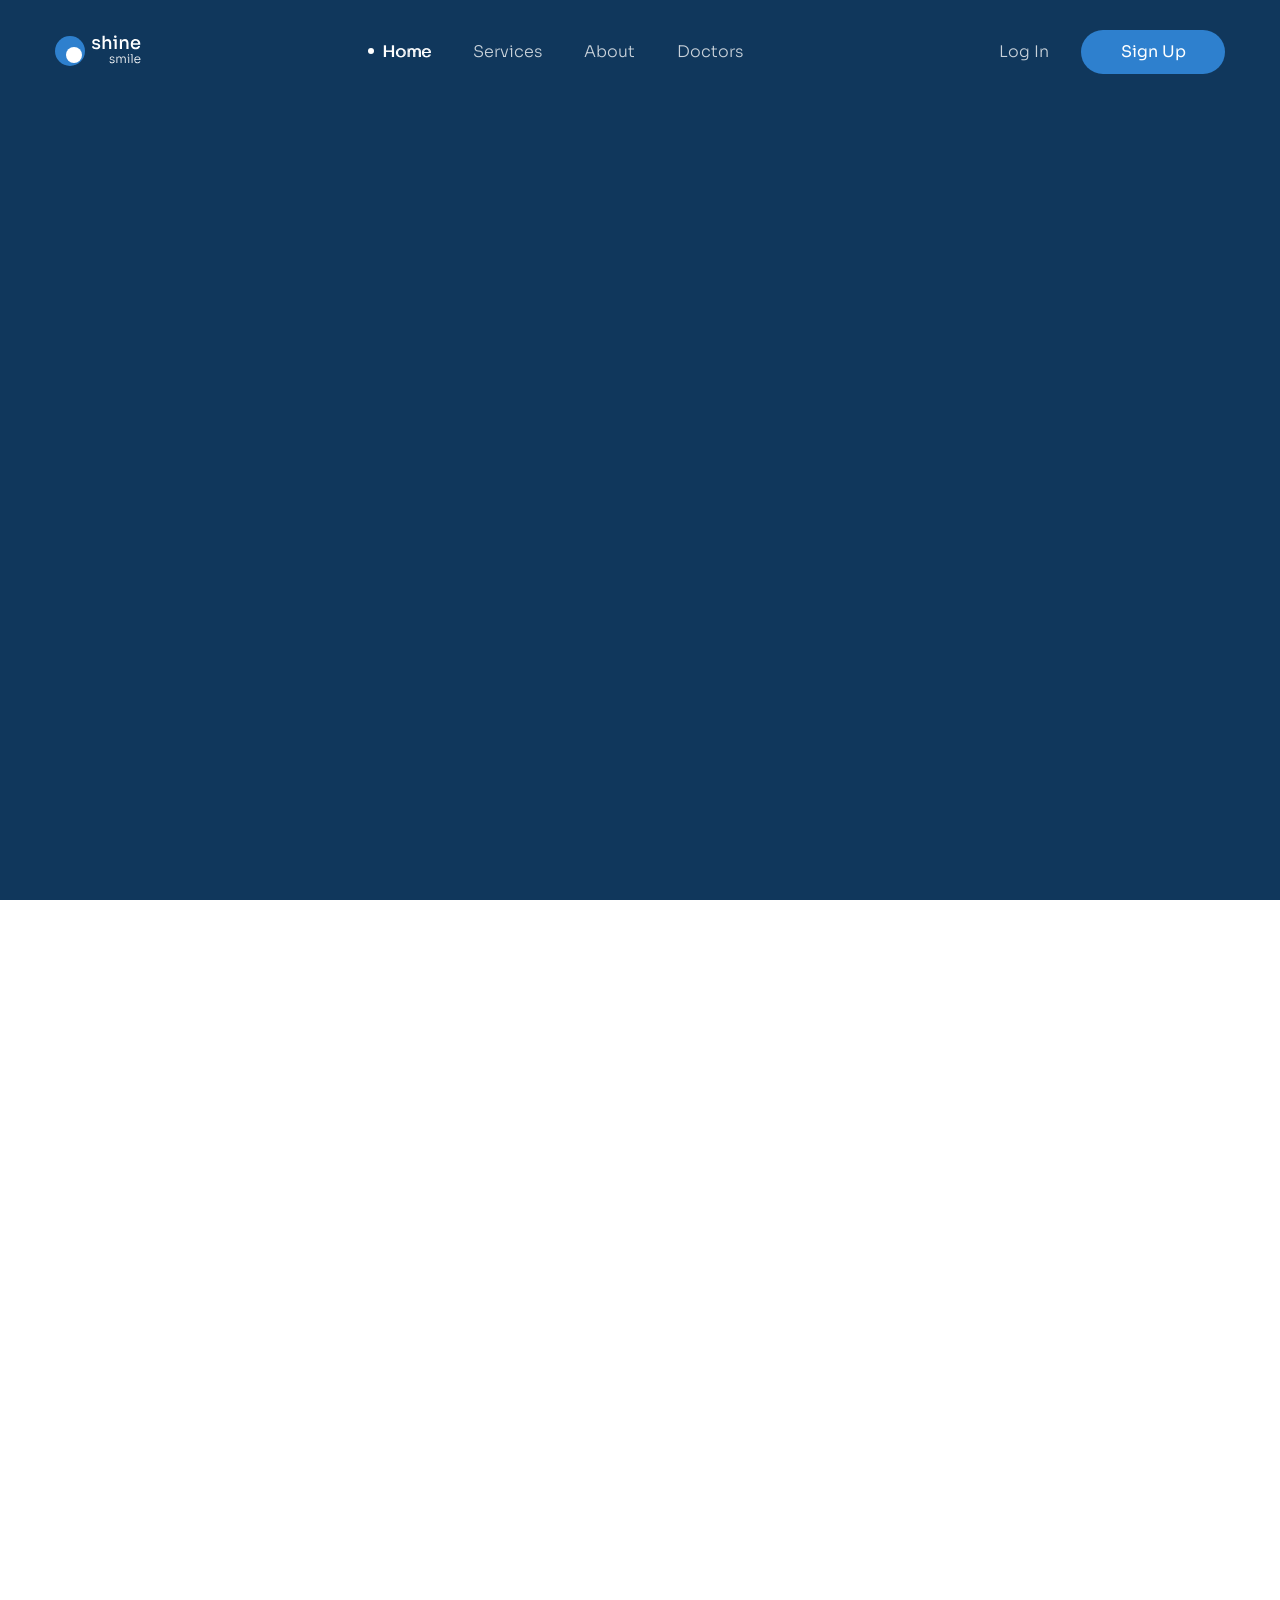
==== index.html @ e22fed10 "p3 code top header" ====
<!DOCTYPE html>
<html lang="vi">
<head>
    <meta charset="UTF-8">
    <meta name="viewport" content="width=device-width, initial-scale=1.0">
    <!-- add favicon -->
    <link rel="apple-touch-icon" sizes="57x57" href="./assets/favicon/apple-icon-57x57.png">
    <link rel="apple-touch-icon" sizes="60x60" href="./assets/favicon/apple-icon-60x60.png">
    <link rel="apple-touch-icon" sizes="72x72" href="./assets/favicon/apple-icon-72x72.png">
    <link rel="apple-touch-icon" sizes="76x76" href="./assets/favicon/apple-icon-76x76.png">
    <link rel="apple-touch-icon" sizes="114x114" href="./assets/favicon/apple-icon-114x114.png">
    <link rel="apple-touch-icon" sizes="120x120" href="./assets/favicon/apple-icon-120x120.png">
    <link rel="apple-touch-icon" sizes="144x144" href="./assets/favicon/apple-icon-144x144.png">
    <link rel="apple-touch-icon" sizes="152x152" href="./assets/favicon/apple-icon-152x152.png">
    <link rel="apple-touch-icon" sizes="180x180" href="./assets/favicon/apple-icon-180x180.png">
    <link rel="icon" type="image/png" sizes="192x192"  href="./assets/favicon/android-icon-192x192.png">
    <link rel="icon" type="image/png" sizes="32x32" href="./assets/favicon/favicon-32x32.png">
    <link rel="icon" type="image/png" sizes="96x96" href="./assets/favicon/favicon-96x96.png">
    <link rel="icon" type="image/png" sizes="16x16" href="./assets/favicon/favicon-16x16.png">
    <link rel="manifest" href="./assets/favicon/manifest.json">
    <meta name="msapplication-TileColor" content="#ffffff">
    <meta name="msapplication-TileImage" content="./assets/favicon/ms-icon-144x144.png">
    <meta name="theme-color" content="#ffffff">
    <!-- embed font -->
    <link rel="preconnect" href="https://fonts.googleapis.com">
    <link rel="preconnect" href="https://fonts.gstatic.com" crossorigin>
    <link href="https://fonts.googleapis.com/css2?family=Inter:ital,opsz,wght@0,14..32,100..900;1,14..32,100..900&family=Open+Sans:ital,wdth,wght@0,75..100,300..800;1,75..100,300..800&family=Sora:wght@100..800&display=swap" rel="stylesheet">
    <!-- link reset -->
    <link rel="stylesheet" href="./assets/css/reset.css">
    <!-- link style -->
    <link rel="stylesheet" href="./assets/css/style.css">
    <title>Shine smile</title>
</head>
<body style="height: 10000px;">
    <header class="header">
        <div class="container">
            <div class="header-top">
                <!-- logo -->
                <a href="#!"><img src="./assets/img/icon/logo.svg" alt="shine smile" class="logo"></a>
                <!-- nav -->
                <div class="navbar">
                    <ul class="navbar__list">
                        <li class="navbar__item">
                            <a href="#!" class="navbar__link navbar__link--active">Home</a>
                        </li>
                        <li class="navbar__item">
                            <a href="#!" class="navbar__link">Services</a>
                        </li>
                        <li class="navbar__item">
                            <a href="#!" class="navbar__link">About</a>
                        </li>
                        <li class="navbar__item">
                            <a href="#!" class="navbar__link">Doctors</a>
                        </li>
                    </ul>
                </div>
                <!-- cta action -->
                <div class="header__action">
                    <a href="#!" class="header__action--login">Log In</a>
                    <a href="#!" class="btn header__action--signup">Sign Up</a>
                </div>
            </div>
        </div>
    </header>
</body>
</html>
---- assets/css/style.css ----
* {
  box-sizing: border-box;
}
:root {
  --header-bg: #10375c;
}
html {
  font-size: 62.5%;
}
body {
  font-size: 1.6rem;
  font-family: "Sora", sans-serif;
}
/* =============================== common ================================ */
.container {
  width: 1170px;
  margin: 0 auto;
  max-width: calc(100% - 48px);
}
a {
  text-decoration: none;
}
.btn{
    display: inline-block;
    min-width: 205px;
    line-height: 60px;
    background:#2E80CE;
    color: #FFF;
text-align: center;
font-size: 1.8rem;
font-style: normal;
border-radius: 999px;
}
.btn:hover{
    opacity: 0.9;
}

/* =============================== header ================================ */
.header {
  background: var(--header-bg);
  min-height: 100vh;
  padding-top: 30px;
}
.header-top {
  display: flex;
  justify-content: space-between;
  align-items: center;
}
.navbar__list {
  display: flex;
}
.header__action--login,
.navbar__link {
  color: #c9d2da;
  font-size: 1.6rem;
  font-weight: 300;
  line-height: 1.75;
  font-style: normal;
  padding: 8px 21px;
}
.navbar__link:hover,
.navbar__link--active {
  text-shadow: 1px 0 0 currentColor;
  color: #fff;
}
.navbar__link--active::before {
    position: relative;
    right: 8px;
    top: -3px;
  content: "";
  display: inline-block;
  width: 6px;
  height: 6px;
  border-radius: 50%;
  background: #fff;
}
.header__action--signup{
    min-width: 144px;
    line-height: 44px;
    font-size: 1.6rem;
}
.header__action--login{
    margin-right: 7px;
}
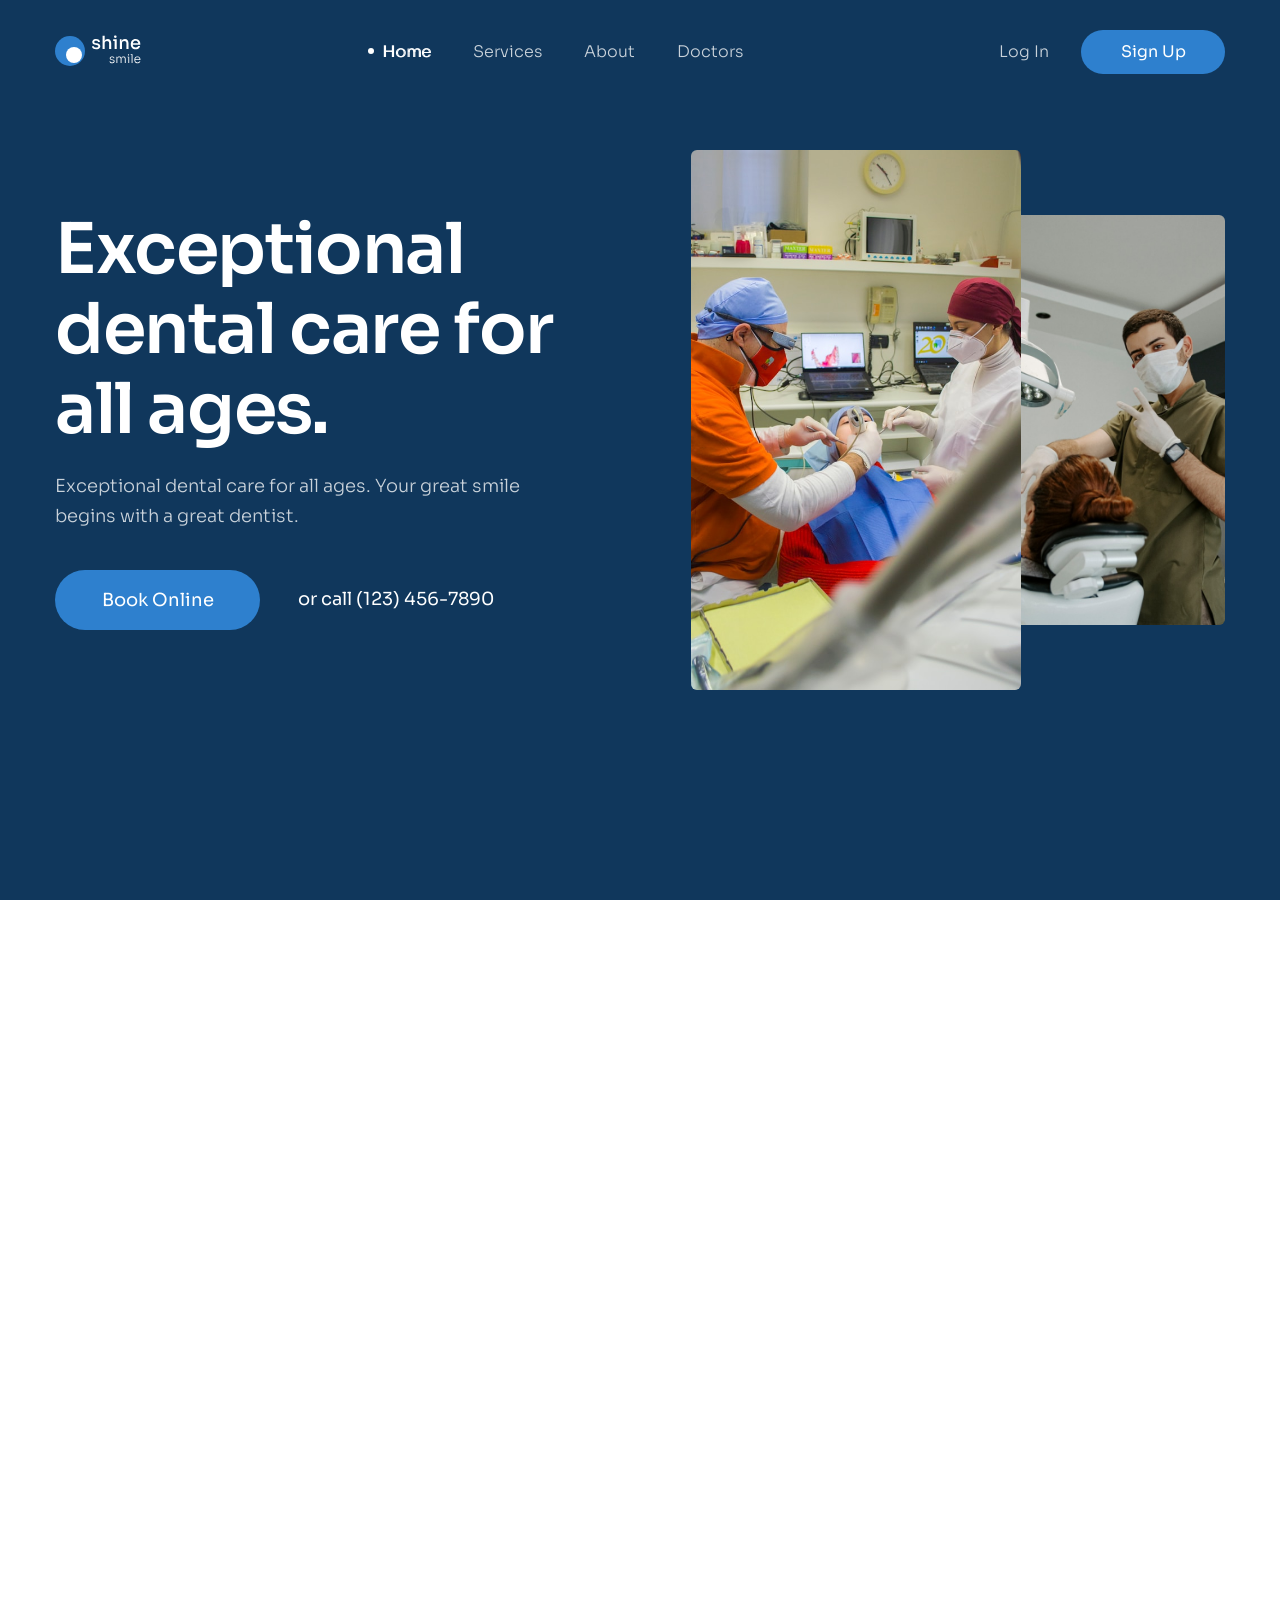
==== commit 9857f728: "p4 code phần hero" ====
--- a/index.html
+++ b/index.html
@@ -34,6 +34,7 @@
 <body style="height: 10000px;">
     <header class="header">
         <div class="container">
+            <!-- header top -->
             <div class="header-top">
                 <!-- logo -->
                 <a href="#!"><img src="./assets/img/icon/logo.svg" alt="shine smile" class="logo"></a>
@@ -60,6 +61,25 @@
                     <a href="#!" class="btn header__action--signup">Sign Up</a>
                 </div>
             </div>
+            <!-- hero -->
+            <section class="hero">
+                <!-- hero left -->
+                <section class="hero__content">
+                    <h1 class="hero__heading">Exceptional dental care for all ages.</h1>
+                    <p class="hero__desc">Exceptional dental care for all ages. Your great smile begins with a great dentist.</p>
+                    <div class="hero__row">
+                        <a href="" class="btn">Book Online</a>
+                        <span class="hero__phone">or call (123) 456-7890</span>
+                    </div>
+                </section>
+                <!-- hero right -->
+                <div class="hero__media">
+                    <figure class="hero__images">
+                        <img src="./assets/img/photo/hero-1.jpg" alt="Exceptional dental care for all ages." class="hero__img hero__img--large">
+                        <img src="./assets/img/photo/hero-2.jpg" alt="Exceptional dental care for all ages." class="hero__img hero__img--small">
+                    </figure>
+                </div>
+            </section>
         </div>
     </header>
 </body>
--- a/assets/css/style.css
+++ b/assets/css/style.css
@@ -81,4 +81,63 @@
 }
 .header__action--login{
     margin-right: 7px;
+}
+/* =============================== hero ================================ */
+.hero{
+  display: flex;
+  padding-top: 76px;
+  align-items: center;
+}
+.hero__content{
+  width: 44%;
+}
+.hero__media{
+  flex:1;
+}
+.hero__heading{
+  color: #FFF;
+font-size: 7rem;
+font-weight: 600;
+line-height: 1.14;
+letter-spacing: -1.4px;
+}
+.hero__desc{
+  margin-top: 22px;
+  color: #C9D2DA;
+font-size: 1.8rem;
+font-style: normal;
+font-weight: 300;
+line-height: 1.66; /* 166.667% */
+}
+.hero__row{
+  margin-top: 38px;
+  display: flex;
+  align-items: center;
+  column-gap: 38px;
+}
+.hero__phone{
+  color: #FFF;
+text-align: center;
+font-size: 1.8rem;
+font-style: normal;
+line-height: 1.66; /* 166.667% */
+}
+.hero__images{
+  display: flex;
+  align-items: center;
+  justify-content: flex-end;
+}
+.hero__img{
+  border-radius: 6px;
+  object-fit: cover;
+}
+.hero__img--large{
+  width: 330px;
+height: 540px;
+margin-right: -6px;
+z-index: 1;
+}
+.hero__img--small{
+  width: 210px;
+height: 410px;
 }
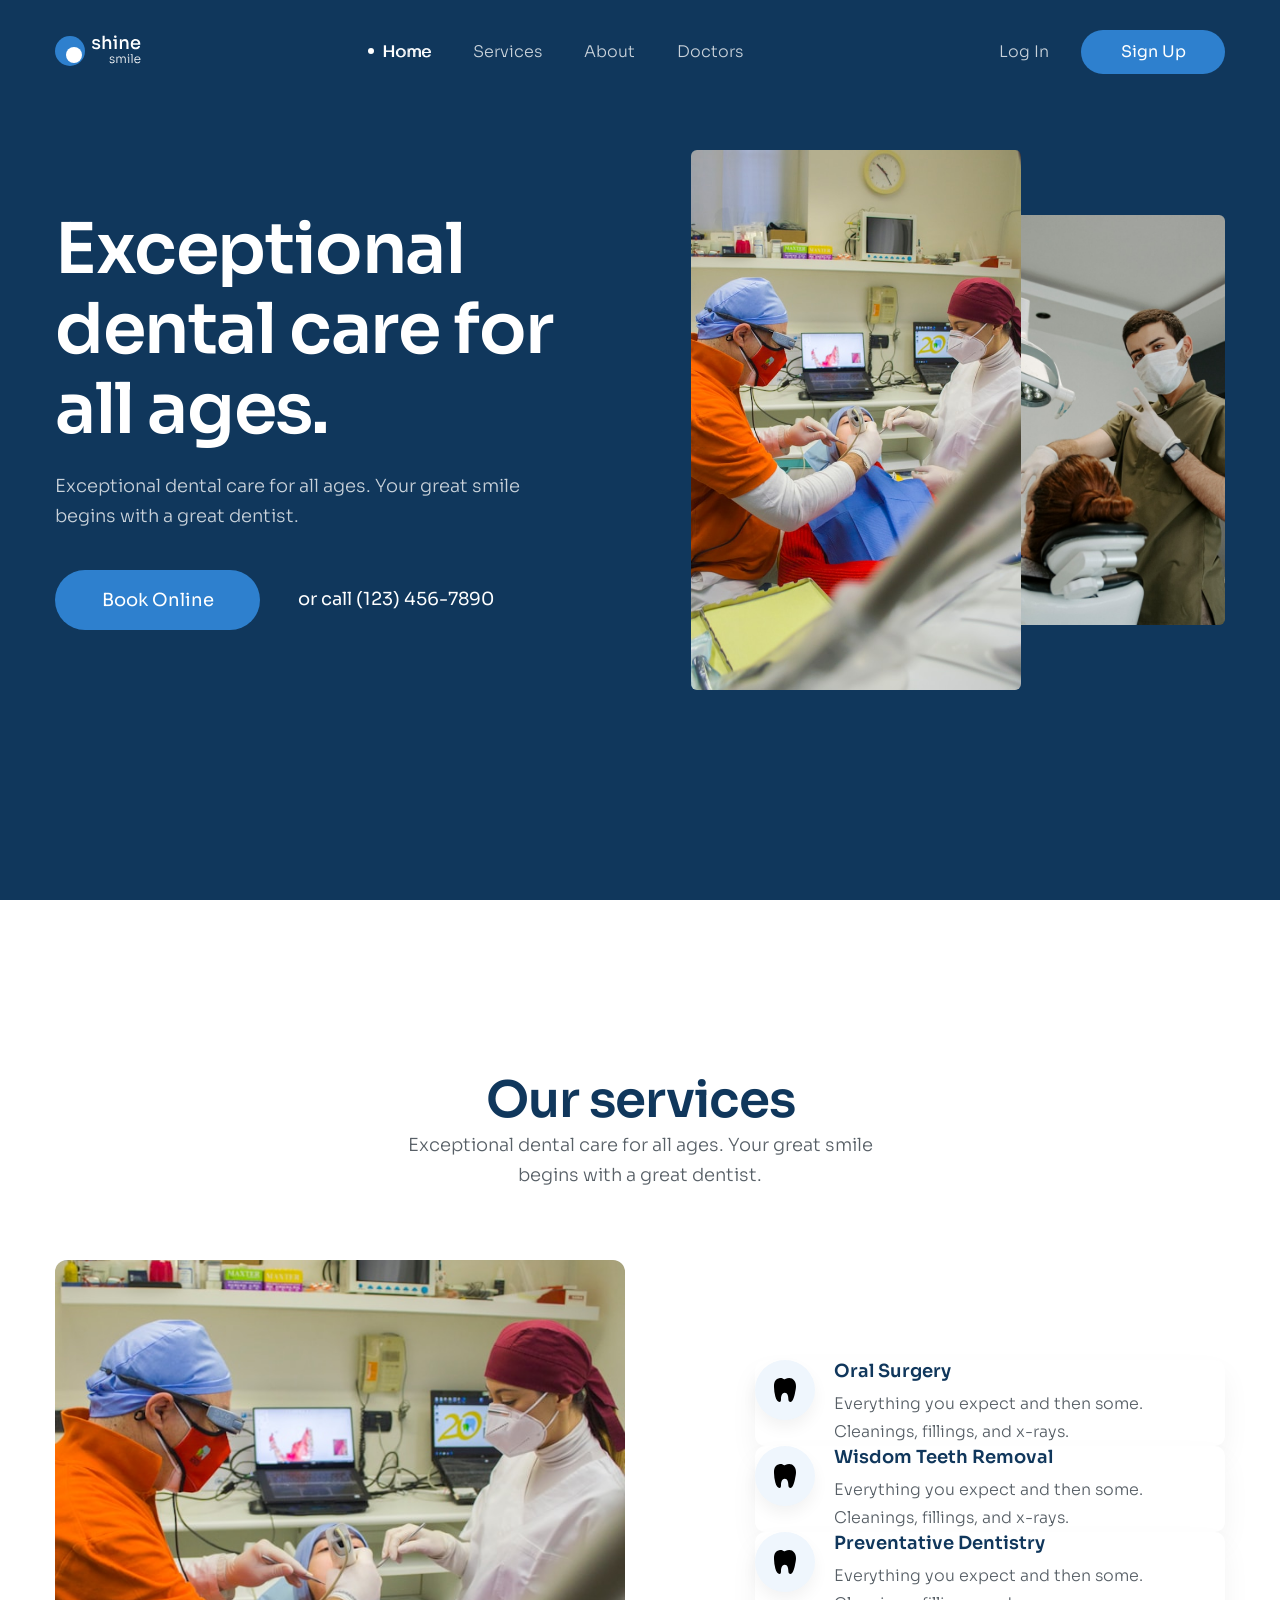
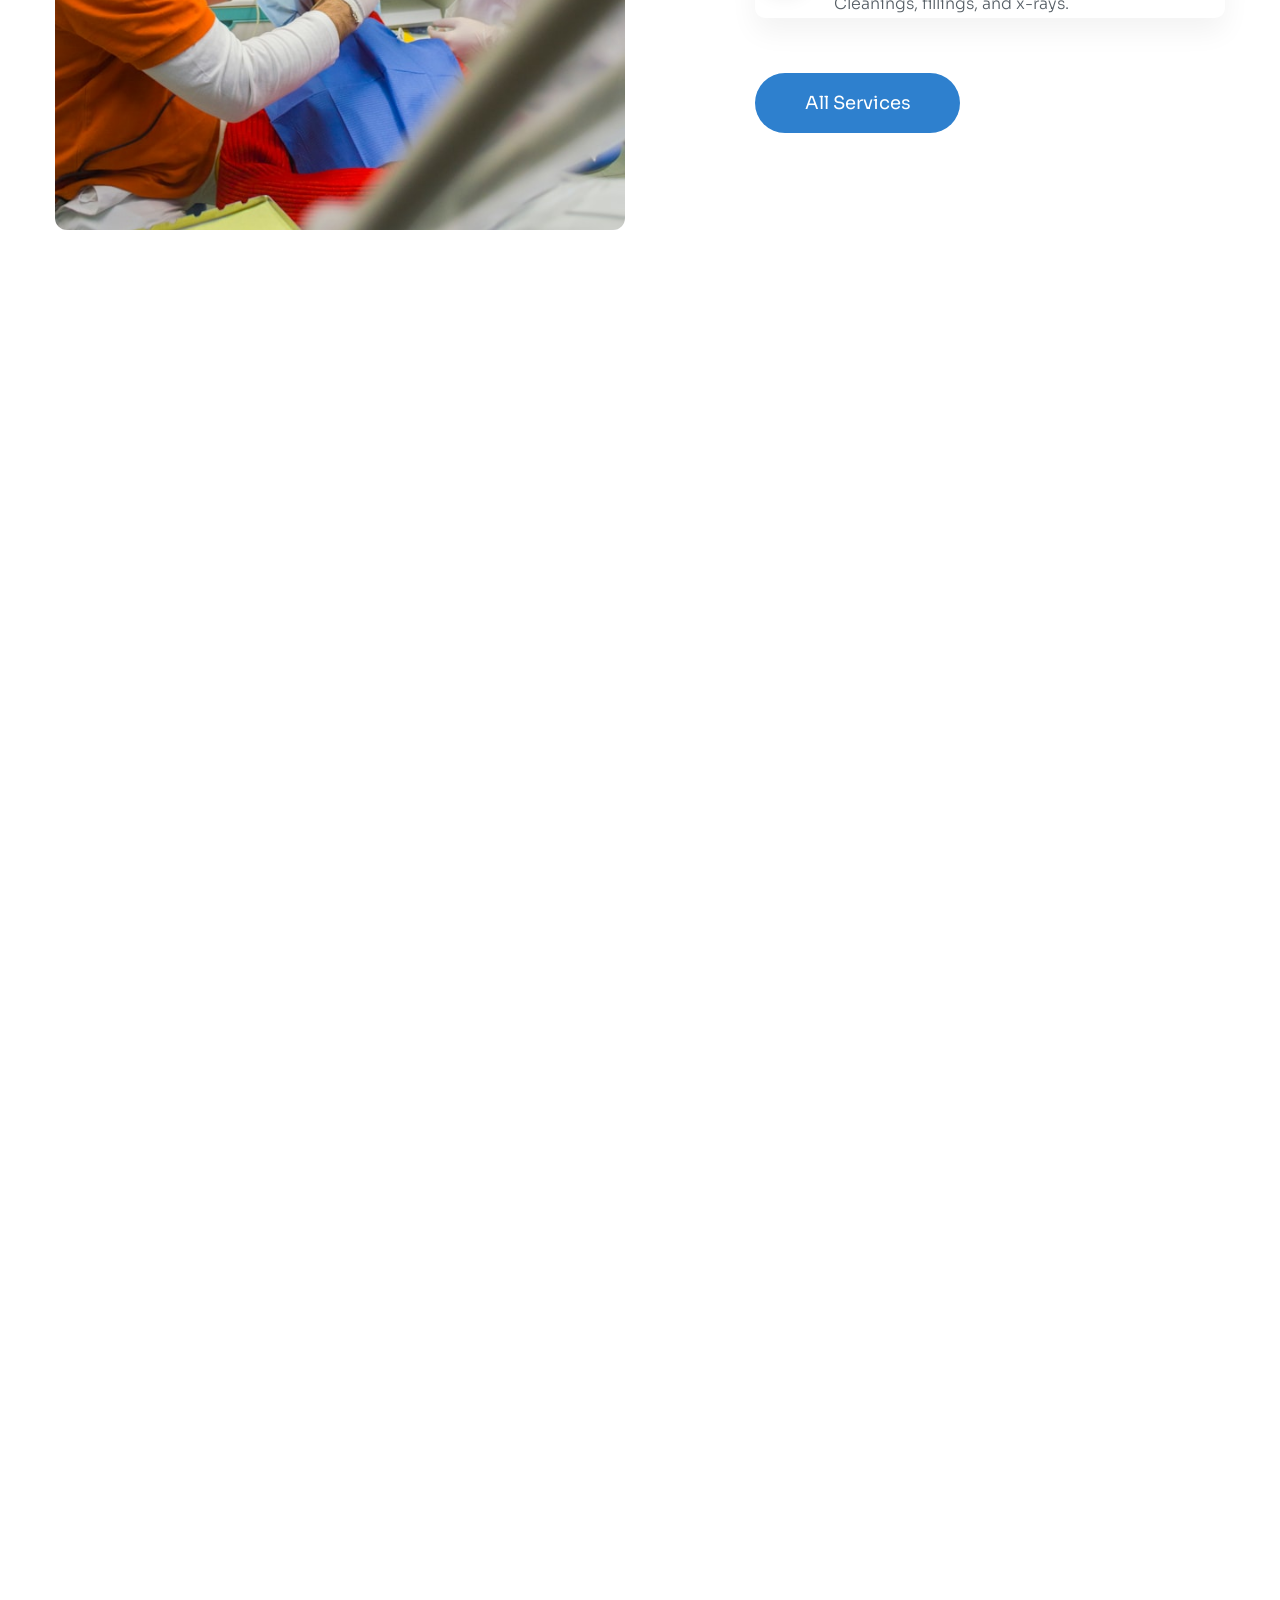
==== commit 2d8ee8e6: "p5 code phần service" ====
--- a/index.html
+++ b/index.html
@@ -32,6 +32,7 @@
     <title>Shine smile</title>
 </head>
 <body style="height: 10000px;">
+    <!-- header -->
     <header class="header">
         <div class="container">
             <!-- header top -->
@@ -82,5 +83,71 @@
             </section>
         </div>
     </header>
+    <!-- main -->
+    <main>
+        <!-- service -->
+        <section class="service">
+            <div class="container">
+                <h2 class="service__heading section-heading">Our services</h2>
+                <p class="service__desc section-desc">Exceptional dental care for all ages. Your great smile begins with a great dentist.</p>
+                <div class="service__row">
+                    <!-- service left -->
+                    <figure><img src="./assets/img/photo/hero-1.jpg" alt="Our services" class="service__img"></figure>
+                    <!-- service right -->
+                    <div class="service__list">
+                        <!-- item 1 -->
+                        <section class="service-item">
+                            <div class="service-item__icon">
+                                <svg xmlns="http://www.w3.org/2000/svg" width="22" height="24" viewBox="0 0 22 24" fill="none">
+                                    <path d="M20.3598 2.63964C17.9506 -0.556131 14.2772 -0.568132 11.2481 1.10682C11.001 1.24657 10.7219 1.31411 10.4406 1.30222C10.1592 1.29033 9.88633 1.19945 9.65105 1.03931C8.49552 0.245717 7.29036 -0.316477 5.13904 0.207462C0.623408 1.3071 0 4.90379 0 8.99816C0.0797353 12.1602 0.500857 15.3032 1.25551 18.3683C2.11836 22.0168 3.90382 24 5.43354 24C6.96326 24 7.00963 22.2204 7.00963 20.8016C7.00963 19.2009 7.39505 14.8009 10.8642 14.8009C13.5317 14.8009 14.3333 18.4013 14.3333 20.8016C14.3329 23.095 15.1722 24 16.6628 24C19.5267 24 20.9796 15.3938 21.3719 13.1237C21.7642 10.8535 22.9882 6.12569 20.3598 2.63964Z" fill="currentColor"/>
+                                    </svg>
+                            </div>
+                            <div class="service-item__body">
+                                <div class="service-item__heading">
+                                    Oral Surgery
+                                </div>
+                                <div class="service-item__desc">
+                                    Everything you expect and then some. Cleanings, fillings, and x-rays.
+                                </div>
+                            </div>
+                        </section>
+                        <!-- item 2 -->
+                        <section class="service-item">
+                            <div class="service-item__icon">
+                                <svg xmlns="http://www.w3.org/2000/svg" width="22" height="24" viewBox="0 0 22 24" fill="none">
+                                    <path d="M20.3598 2.63964C17.9506 -0.556131 14.2772 -0.568132 11.2481 1.10682C11.001 1.24657 10.7219 1.31411 10.4406 1.30222C10.1592 1.29033 9.88633 1.19945 9.65105 1.03931C8.49552 0.245717 7.29036 -0.316477 5.13904 0.207462C0.623408 1.3071 0 4.90379 0 8.99816C0.0797353 12.1602 0.500857 15.3032 1.25551 18.3683C2.11836 22.0168 3.90382 24 5.43354 24C6.96326 24 7.00963 22.2204 7.00963 20.8016C7.00963 19.2009 7.39505 14.8009 10.8642 14.8009C13.5317 14.8009 14.3333 18.4013 14.3333 20.8016C14.3329 23.095 15.1722 24 16.6628 24C19.5267 24 20.9796 15.3938 21.3719 13.1237C21.7642 10.8535 22.9882 6.12569 20.3598 2.63964Z" fill="currentColor"/>
+                                    </svg>
+                            </div>
+                            <div class="service-item__body">
+                                <div class="service-item__heading">
+                                    Wisdom Teeth Removal
+                                </div>
+                                <div class="service-item__desc">
+                                    Everything you expect and then some. Cleanings, fillings, and x-rays.
+                                </div>
+                            </div>
+                        </section>
+                        <!-- item 3 -->
+                        <section class="service-item">
+                            <div class="service-item__icon">
+                                <svg xmlns="http://www.w3.org/2000/svg" width="22" height="24" viewBox="0 0 22 24" fill="none">
+                                    <path d="M20.3598 2.63964C17.9506 -0.556131 14.2772 -0.568132 11.2481 1.10682C11.001 1.24657 10.7219 1.31411 10.4406 1.30222C10.1592 1.29033 9.88633 1.19945 9.65105 1.03931C8.49552 0.245717 7.29036 -0.316477 5.13904 0.207462C0.623408 1.3071 0 4.90379 0 8.99816C0.0797353 12.1602 0.500857 15.3032 1.25551 18.3683C2.11836 22.0168 3.90382 24 5.43354 24C6.96326 24 7.00963 22.2204 7.00963 20.8016C7.00963 19.2009 7.39505 14.8009 10.8642 14.8009C13.5317 14.8009 14.3333 18.4013 14.3333 20.8016C14.3329 23.095 15.1722 24 16.6628 24C19.5267 24 20.9796 15.3938 21.3719 13.1237C21.7642 10.8535 22.9882 6.12569 20.3598 2.63964Z" fill="currentColor"/>
+                                    </svg>
+                            </div>
+                            <div class="service-item__body">
+                                <div class="service-item__heading">
+                                    Preventative Dentistry
+                                </div>
+                                <div class="service-item__desc">
+                                    Everything you expect and then some. Cleanings, fillings, and x-rays.
+                                </div>
+                            </div>
+                        </section>
+                        <a href="#!" class="btn service__btn">All Services</a>
+                    </div>
+                </div>
+            </div>
+        </section>
+    </main>
 </body>
 </html>
--- a/assets/css/style.css
+++ b/assets/css/style.css
@@ -33,6 +33,20 @@
 }
 .btn:hover{
     opacity: 0.9;
+}
+.section-heading{
+  color: #10375C;
+font-size: 5.0rem;
+font-weight: 600;
+line-height: 1.2;
+letter-spacing: -1px;
+}
+.section-desc{
+margin-top: 18px;
+color: #575F66;
+font-size: 1.8rem;
+font-weight: 300;
+line-height: 1.67;
 }
 
 /* =============================== header ================================ */
@@ -140,4 +154,71 @@
 .hero__img--small{
   width: 210px;
 height: 410px;
+}
+/* =============================== service ================================ */
+.service{
+  padding: 170px 0;
+}
+.service__heading, .service__desc{
+  text-align: center;
+}
+.service__desc{
+  width: 468px;
+  margin: 0 auto;
+}
+.service__row{
+  display: flex;
+  margin-top: 70px;
+  justify-content: space-between;
+  align-items: center;
+}
+.service__img{
+  width: 570px;
+height: 570px;
+border-radius: 12px;
+object-fit: cover;
+}
+.service-item{
+  display: flex;
+  width: 470px;
+  border-radius: 10px;
+  background:#fff ;
+  transition: 0.25s;
+}
+.service-item{
+  position: relative;
+box-shadow: 0px 14px 28px 0px rgba(0, 0, 0, 0.05);
+}
+.service-item:hover .service-item__icon{
+  color:#fff;
+  background: #2e80ce;
+  transition: 0.25s;
+}
+.service-item__icon{
+  width: 60px;
+  height: 60px;
+  border-radius: 30px;
+background: #EFF6FD;
+box-shadow: 0px 8px 16px 0px rgba(0, 0, 0, 0.05);
+display: flex;
+justify-content: center;
+align-items: center;
+flex-shrink: 0;
+margin-right: 19px;
+}
+.service-item__heading{
+  color: #10375C;
+font-size: 1.8rem;
+font-weight: 600;
+line-height: normal;
+}
+.service-item__desc{
+  margin-top: 8px;
+  color: #575F66;
+font-size: 1.6rem;
+font-weight: 300;
+line-height: 1.75;
+}
+.service__btn{
+  margin-top: 55px;
 }
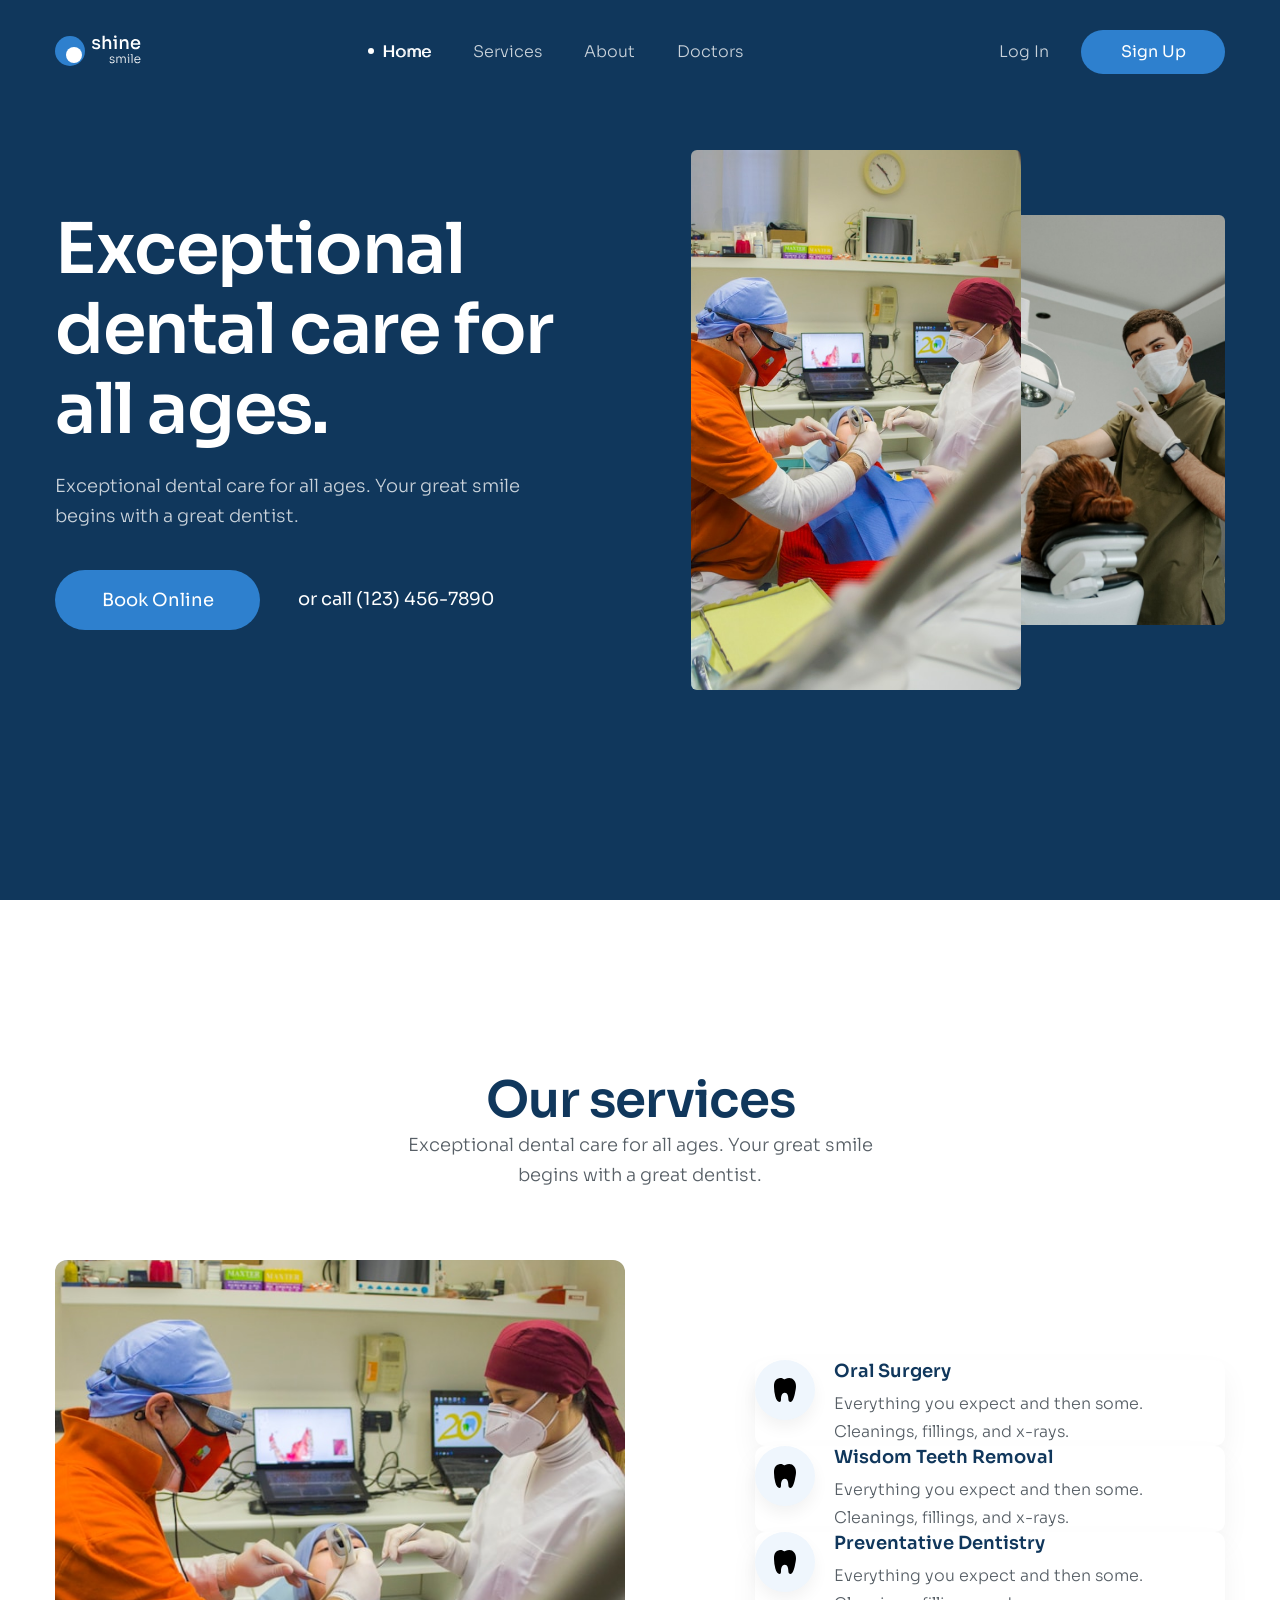
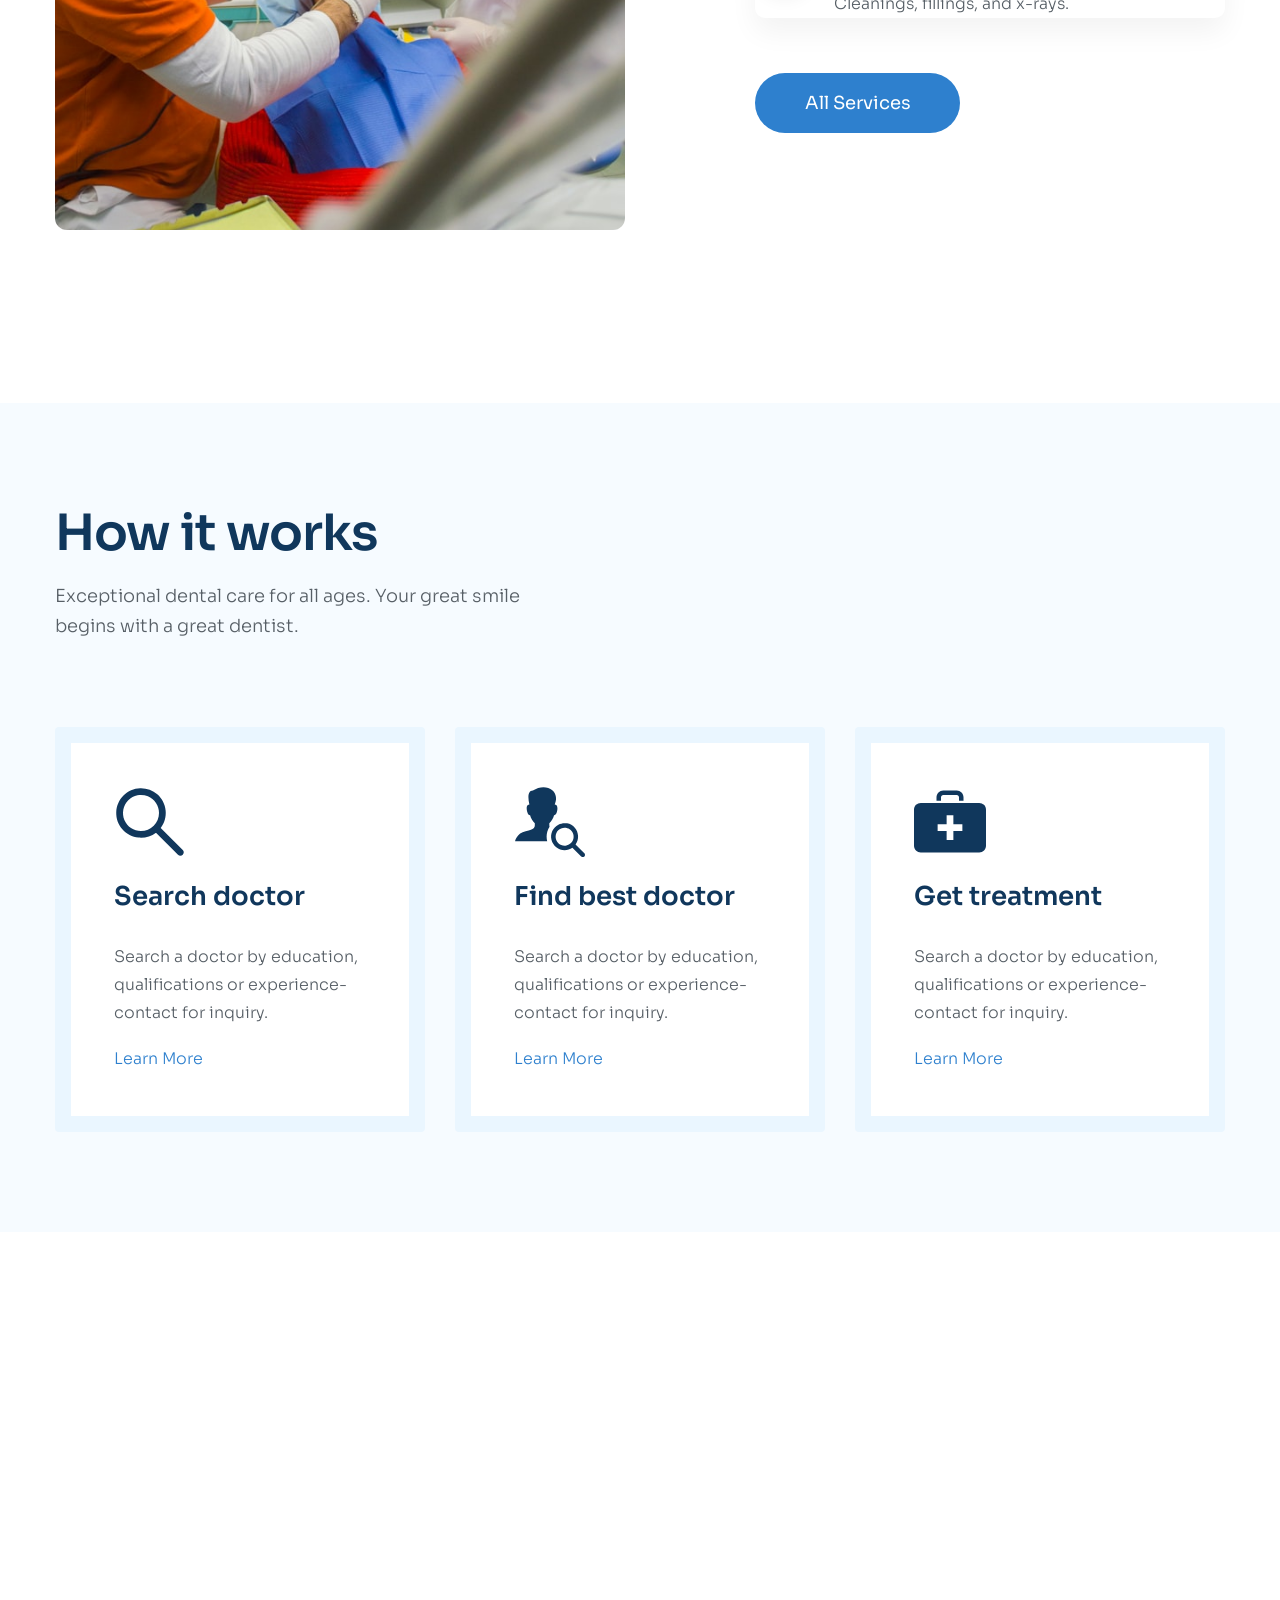
==== commit e6314adb: "p6 code xong work" ====
--- a/index.html
+++ b/index.html
@@ -148,6 +148,38 @@
                 </div>
             </div>
         </section>
+        <!-- work -->
+        <section class="work">
+            <div class="container">
+                <h2 class="section-heading">How it works</h2>
+                <p class="section-desc work__desc">Exceptional dental care for all ages. Your great smile begins with a great dentist.</p>
+                <div class="work__list">
+                    <!-- work item 1 -->
+                    <section class="work-item">
+                        <img src="./assets/img/icon/Orion_search.svg" alt="#!" class="work-item__icon">
+                        <h3 class="work-item__heading">Search doctor</h3>
+                        <p class="work-item__desc">Search a doctor by education, qualifications or experience-contact for inquiry.</p>
+                        <a href="#!" class="work-item__more">Learn More</a>
+                    </section>
+
+                    <!-- work item 2 -->
+                    <section class="work-item">
+                        <img src="./assets/img/icon/Orion_find-user.svg" alt="#!" class="work-item__icon">
+                        <h3 class="work-item__heading">Find best doctor</h3>
+                        <p class="work-item__desc">Search a doctor by education, qualifications or experience-contact for inquiry.</p>
+                        <a href="#!" class="work-item__more">Learn More</a>
+                    </section>
+
+                    <!-- work item 3 -->
+                    <section class="work-item">
+                        <img src="./assets/img/icon/Orion_first-aid-kit.svg" alt="#!" class="work-item__icon">
+                        <h3 class="work-item__heading">Get treatment</h3>
+                        <p class="work-item__desc">Search a doctor by education, qualifications or experience-contact for inquiry.</p>
+                        <a href="#!" class="work-item__more">Learn More</a>
+                    </section>
+                </div>
+            </div>
+        </section>
     </main>
 </body>
 </html>
--- a/assets/css/style.css
+++ b/assets/css/style.css
@@ -221,4 +221,54 @@
 }
 .service__btn{
   margin-top: 55px;
+}
+/* =============================== work ================================ */
+.work{
+  padding: 100px 0;
+  background: #F6FBFF;
+}
+.work__desc{
+  width: 468px;
+}
+.work__list{
+  margin-top: 86px;
+  display: grid;
+  grid-template-columns: repeat(3, 1fr);
+  column-gap: 30px;
+}
+.work-item{
+  padding: 43px;
+  border-radius: 4px;
+background: #FFF;
+border: 16px solid #EAF6FF;
+transition: 0.25s;
+}
+.work-item:hover{
+  border-color: #2E80CE;
+  transform: translateY(-16px);
+}
+.work-item:hover a{
+  
+}
+.work-item__heading{
+  margin-top: 18px;
+  color: #10375C;
+font-size: 2.6rem;
+font-weight: 600;
+line-height: 1.38;
+}
+.work-item__desc{
+  margin-top: 28px;
+  color: #575F66;
+font-size: 1.6rem;
+font-weight: 300;
+line-height: 1.75;
+}
+.work-item__more{
+  margin-top: 18px;
+  color: #2E80CE;
+font-size: 1.6rem;
+font-weight: 300;
+line-height: 1.75;
+display: inline-block;
 }
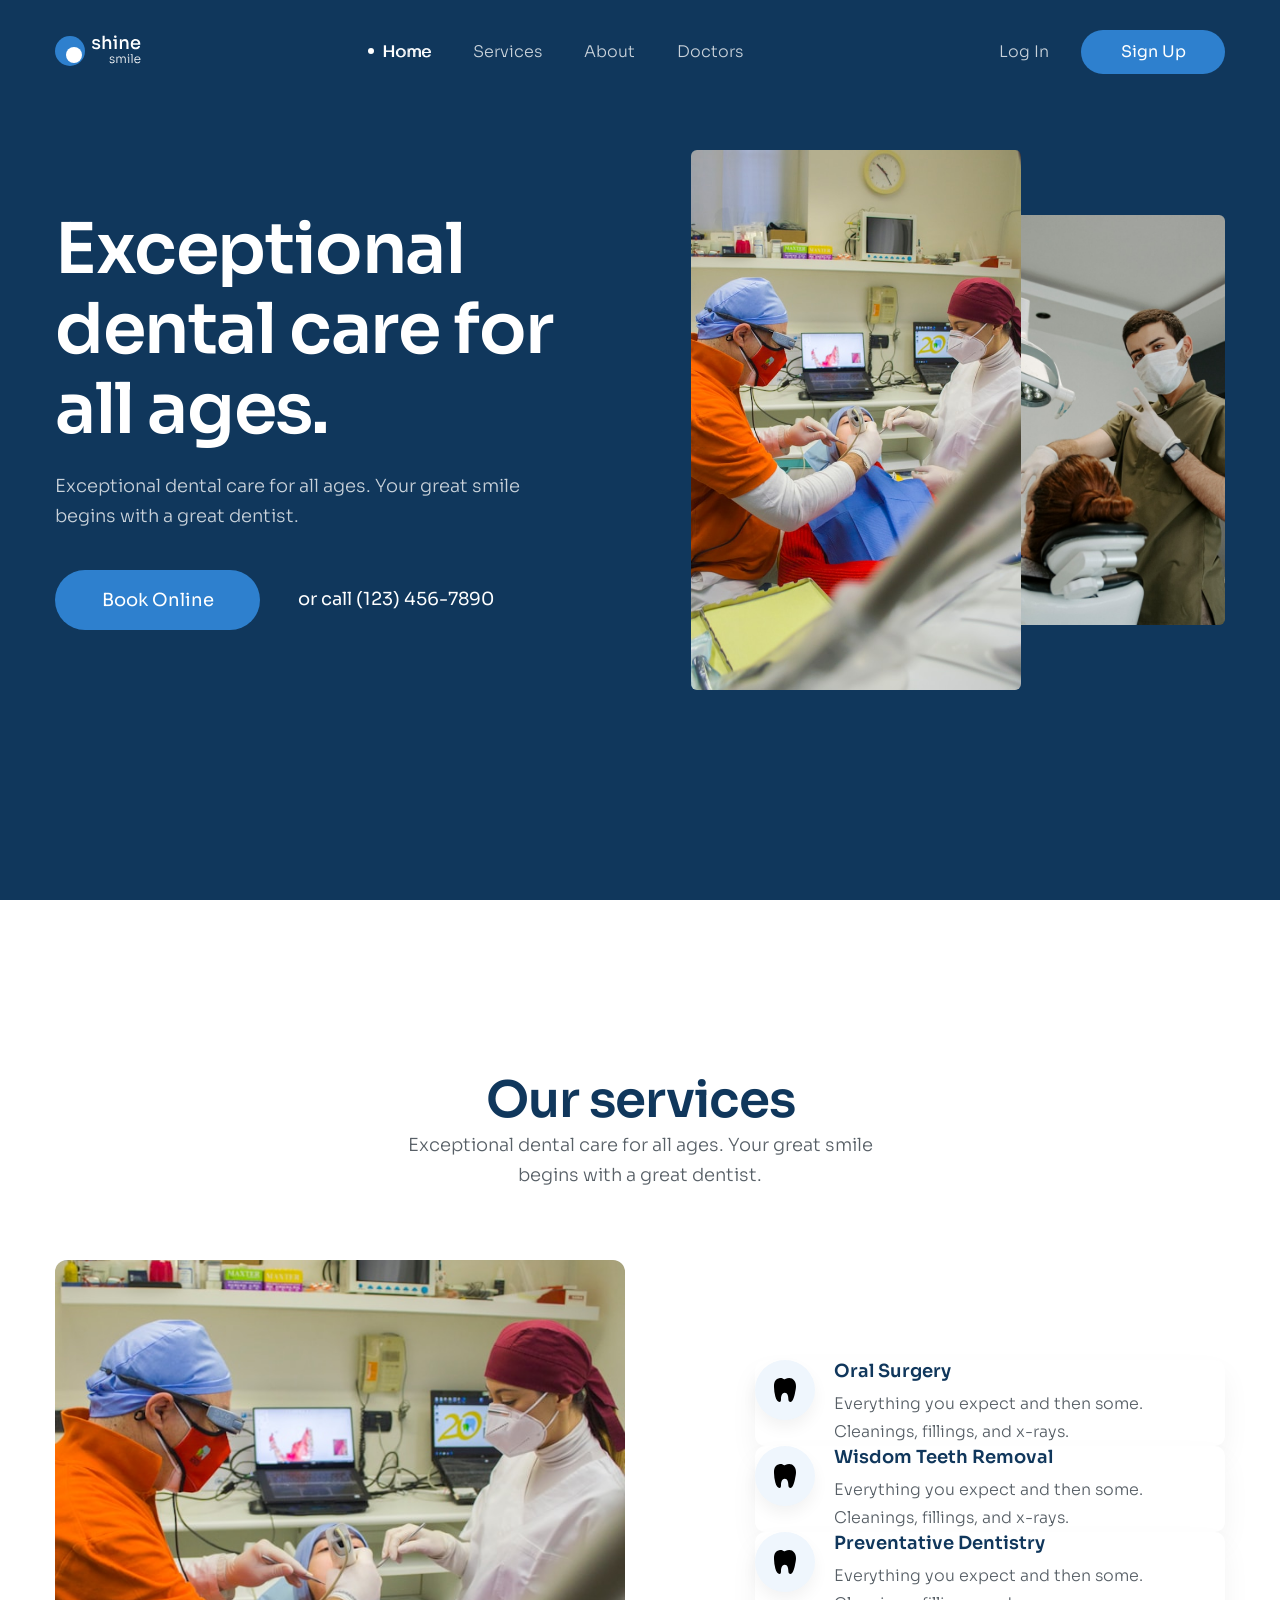
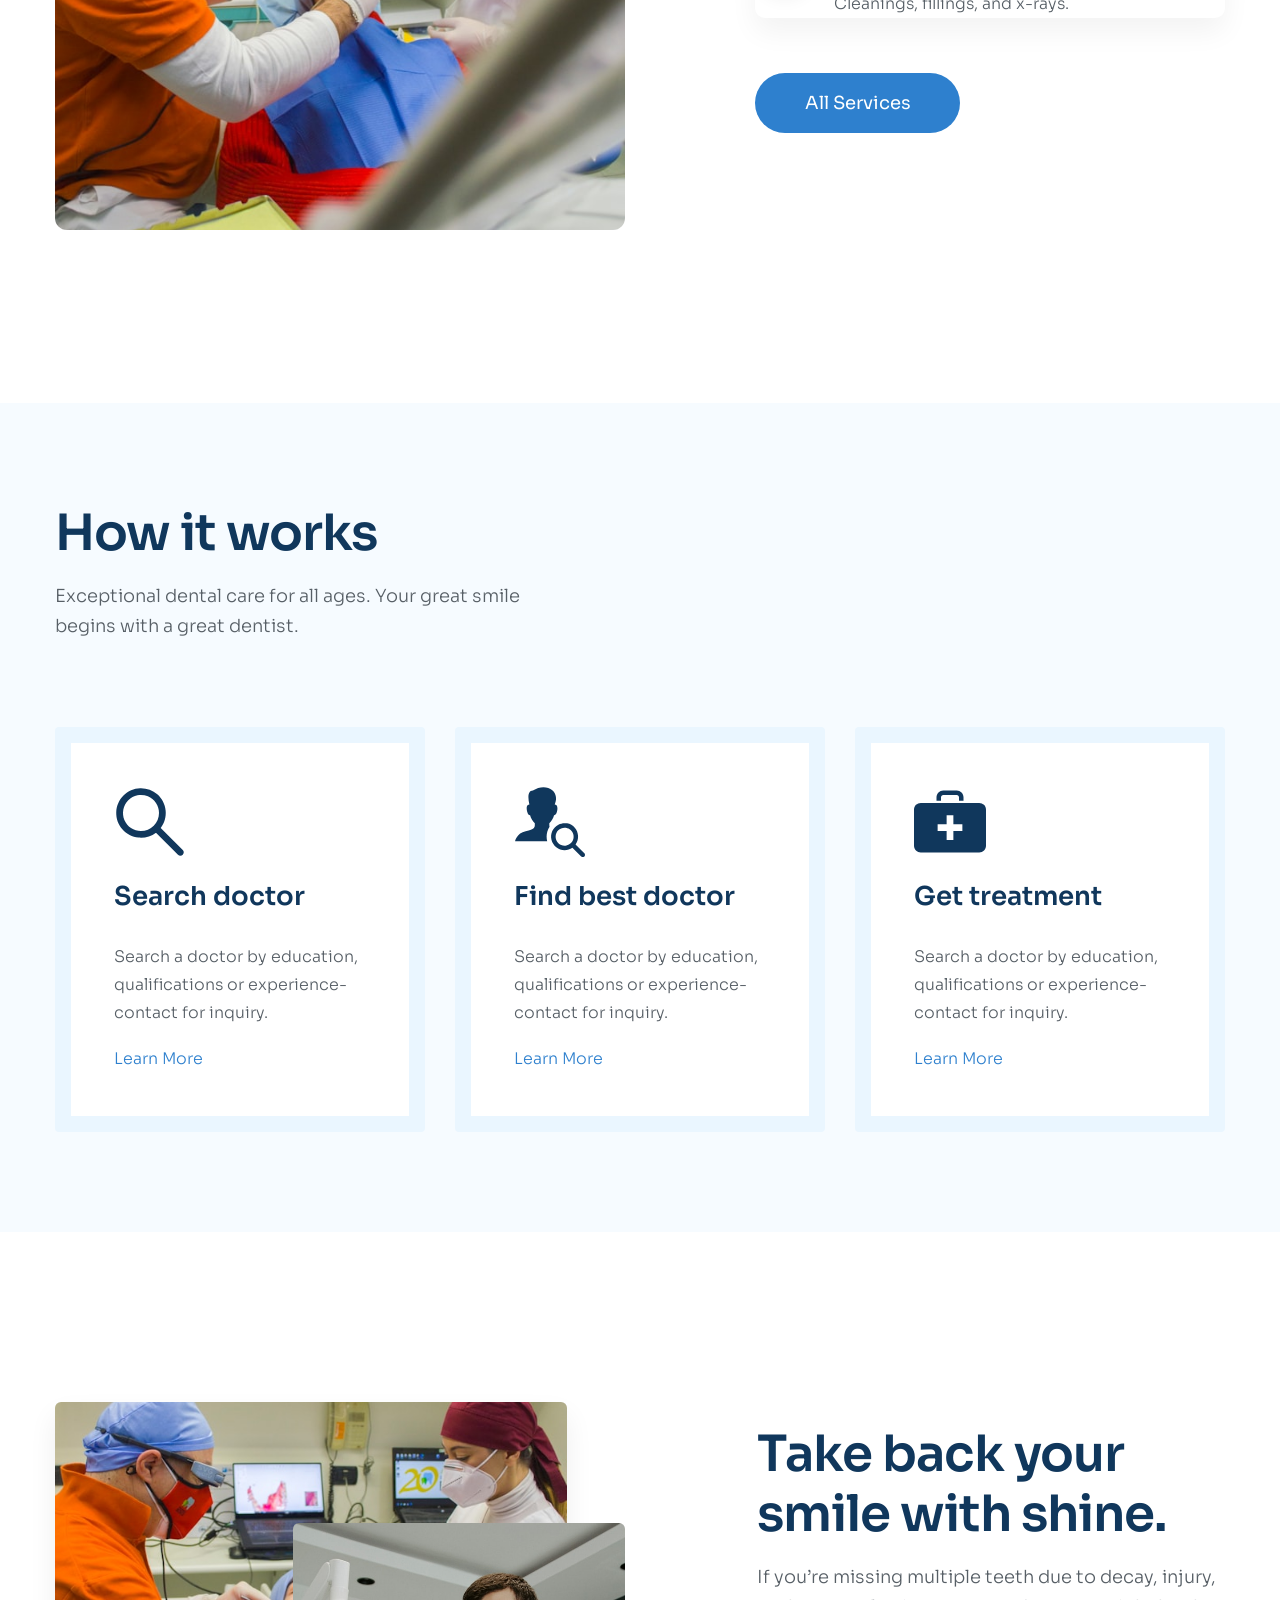
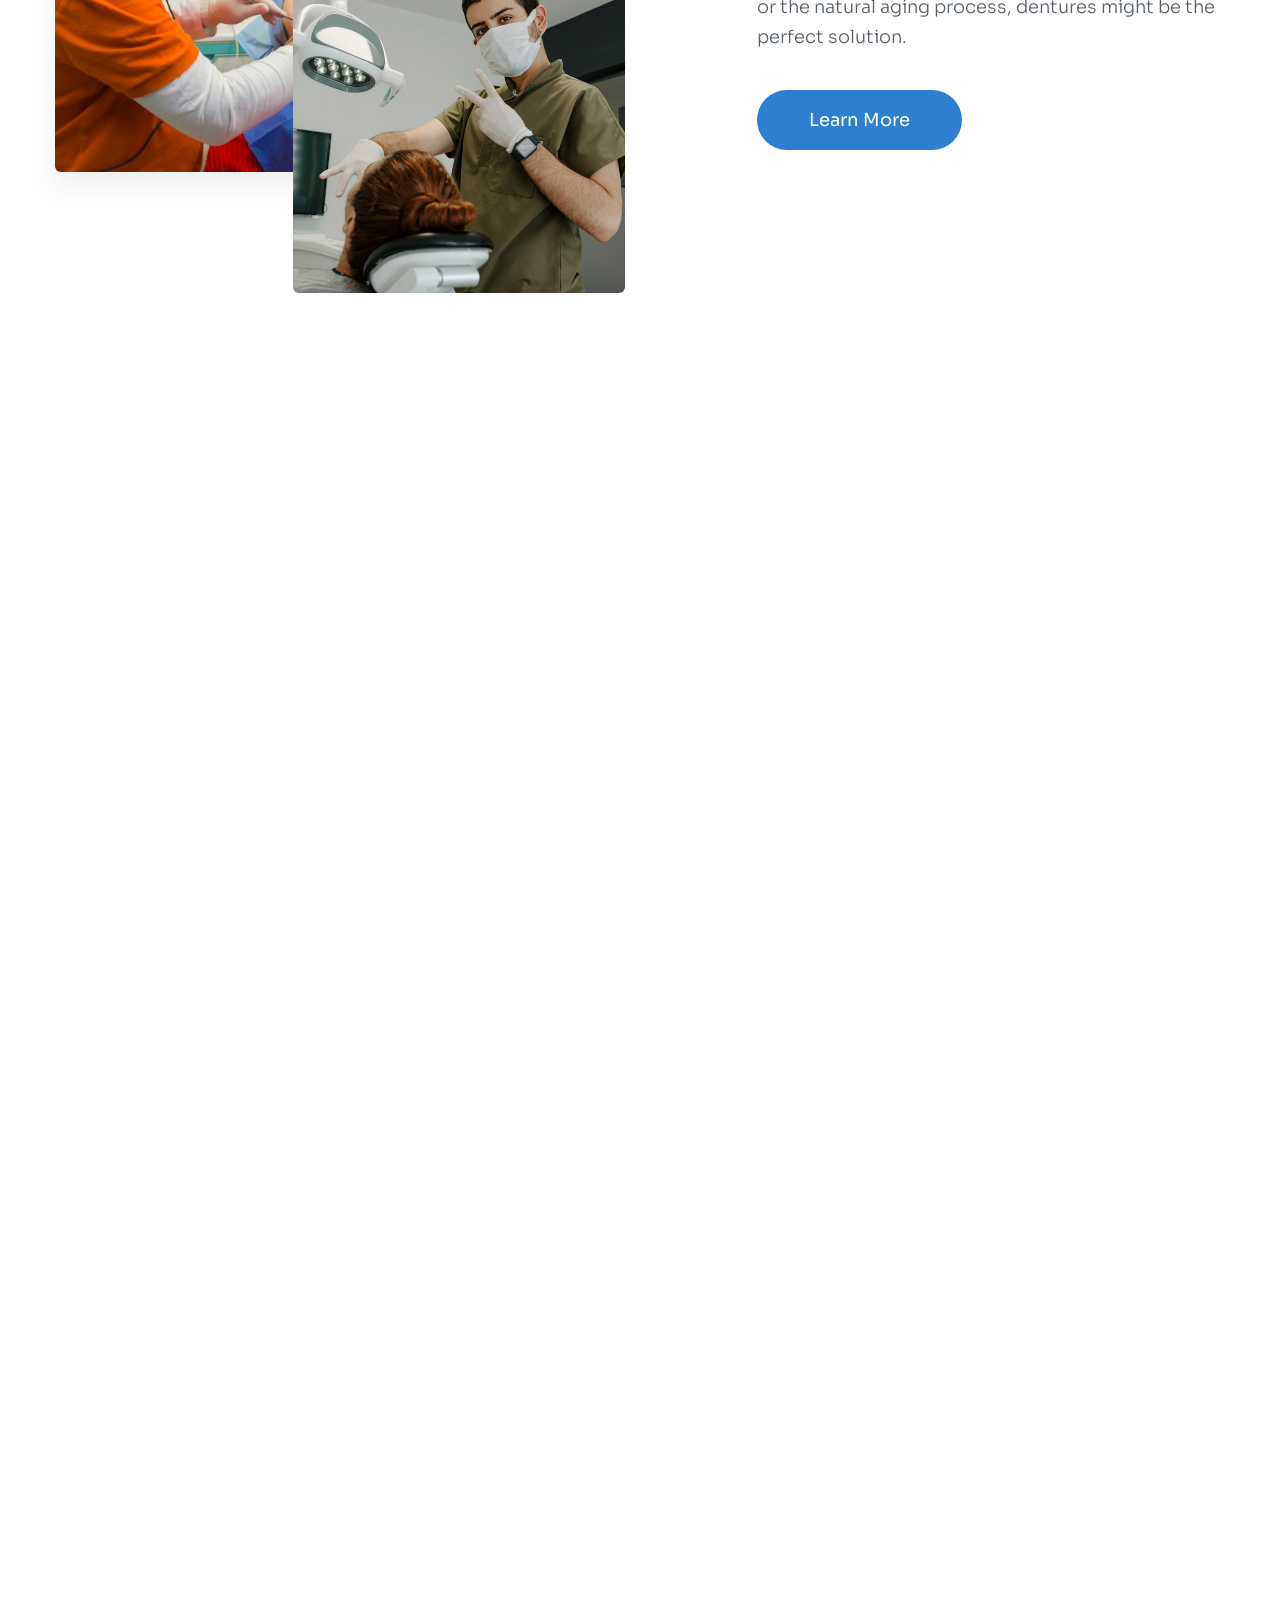
==== commit 4240e6f0: "p7 code xong phần about" ====
--- a/index.html
+++ b/index.html
@@ -180,6 +180,26 @@
                 </div>
             </div>
         </section>
+        <!-- about -->
+        <section class="about">
+            <div class="container">
+                <div class="about-row">
+                    <!-- about left -->
+                    <div class="about__media">
+                        <figure class="about__img">
+                            <img src="./assets/img/photo/hero-1.jpg" alt="" class="about__img--big">
+                            <img src="./assets/img/photo/hero-2.jpg" alt="" class="about__img--small">
+                        </figure>
+                    </div>
+                    <!-- about right -->
+                    <section class="about-content">
+                        <h2 class="section-heading">Take back your smile with shine.</h2>
+                        <p class="section-desc">If you’re missing multiple teeth due to decay, injury, or the natural aging process, dentures might be the perfect solution.</p>
+                        <a href="#!" class="btn about-content__btn">Learn More</a>
+                    </section>
+                </div>
+            </div>
+        </section>
     </main>
 </body>
 </html>
--- a/assets/css/style.css
+++ b/assets/css/style.css
@@ -247,9 +247,6 @@
   border-color: #2E80CE;
   transform: translateY(-16px);
 }
-.work-item:hover a{
-  
-}
 .work-item__heading{
   margin-top: 18px;
   color: #10375C;
@@ -271,4 +268,43 @@
 font-weight: 300;
 line-height: 1.75;
 display: inline-block;
+}
+/* =============================== about ================================ */
+.about{
+  padding: 85px 0 206px;
+  margin-top: 85px;
+}
+.about-row{
+  display: flex;
+  justify-content: space-between;
+  align-items: center;
+}
+.about__media{
+  width: 49%;
+}
+.about__img{
+  position: relative;
+}
+.about-content{
+  width: 40%;
+}
+.about__img--big{
+  display: flex;
+  width: 512px;
+height: 370px;
+border-radius: 6px;
+box-shadow: 0px 14px 28px 0px rgba(0, 0, 0, 0.07);
+object-fit: cover;
+}
+.about__img--small{
+  width: 332px;
+height: 370px;
+border-radius: 6px;
+object-fit: cover;
+position: absolute;
+top: 121px;
+left: 238px;
+}
+.about-content__btn{
+  margin-top: 38px;
 }
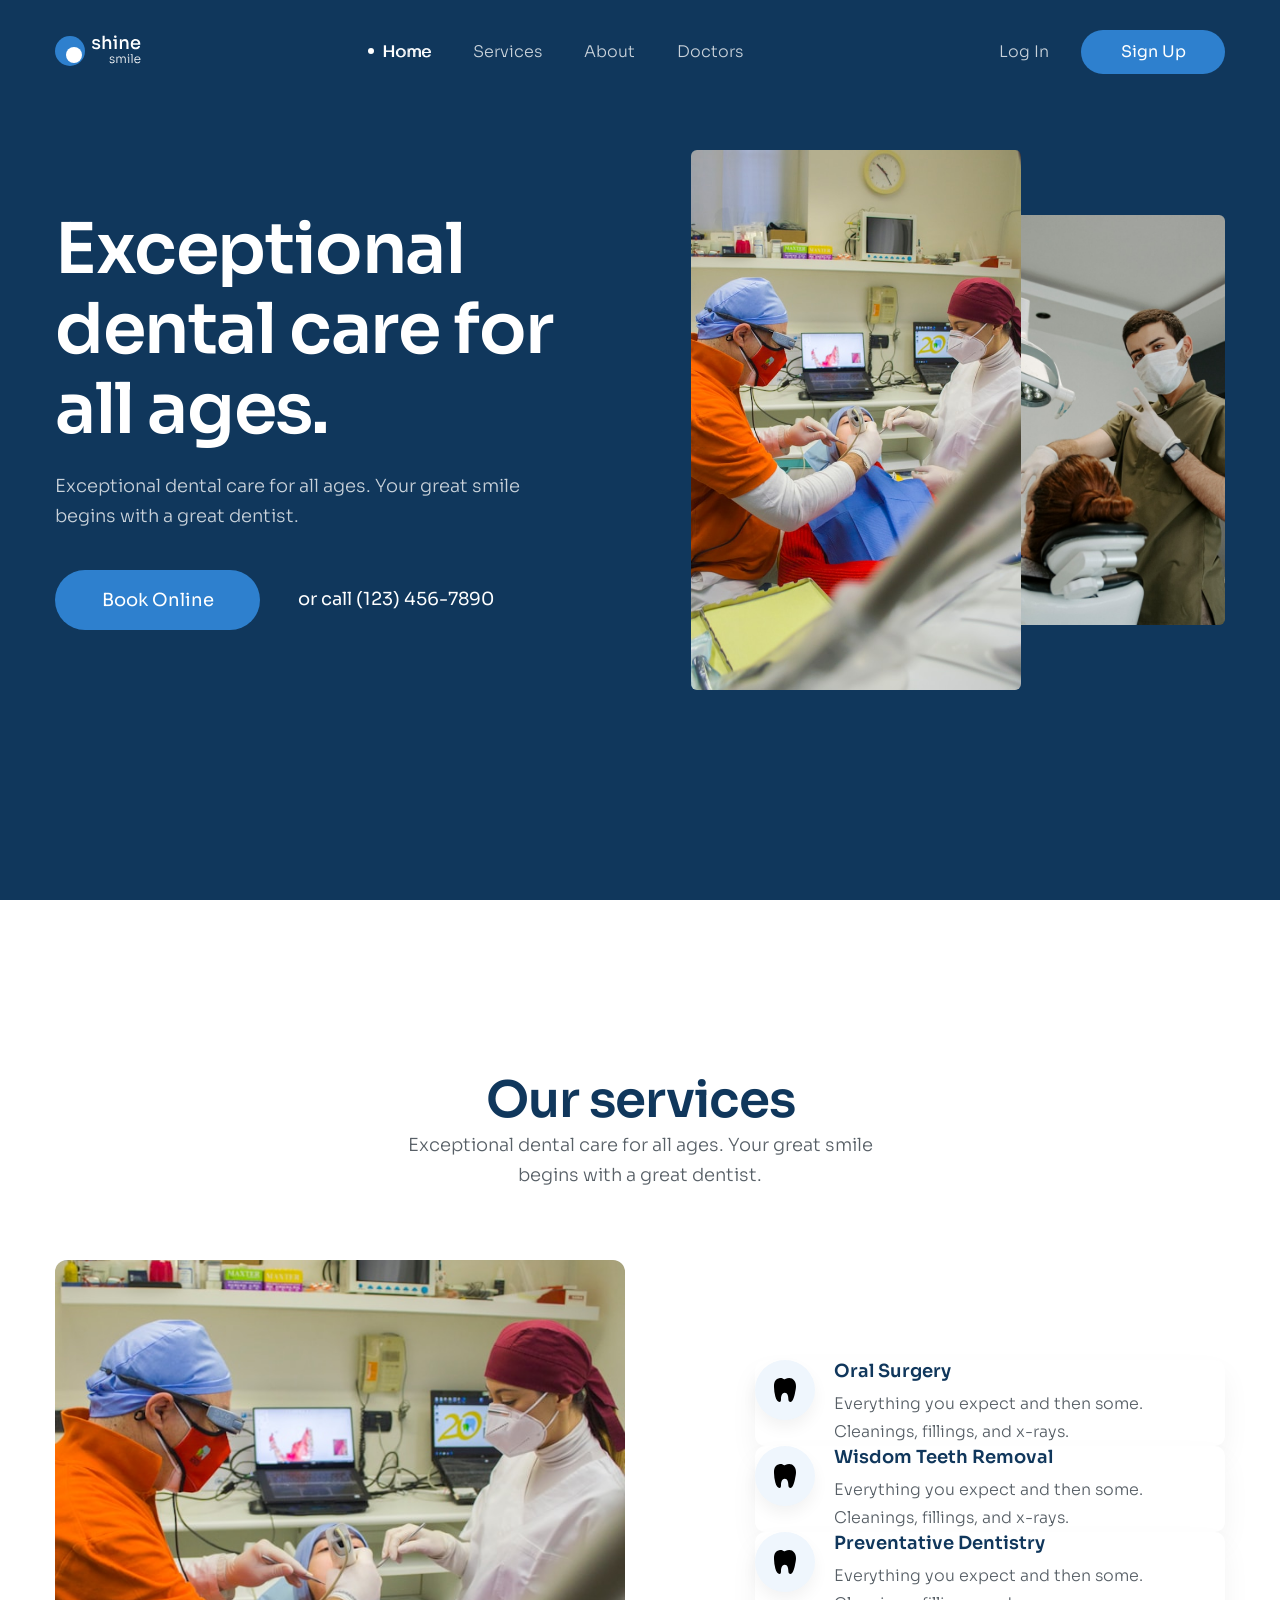
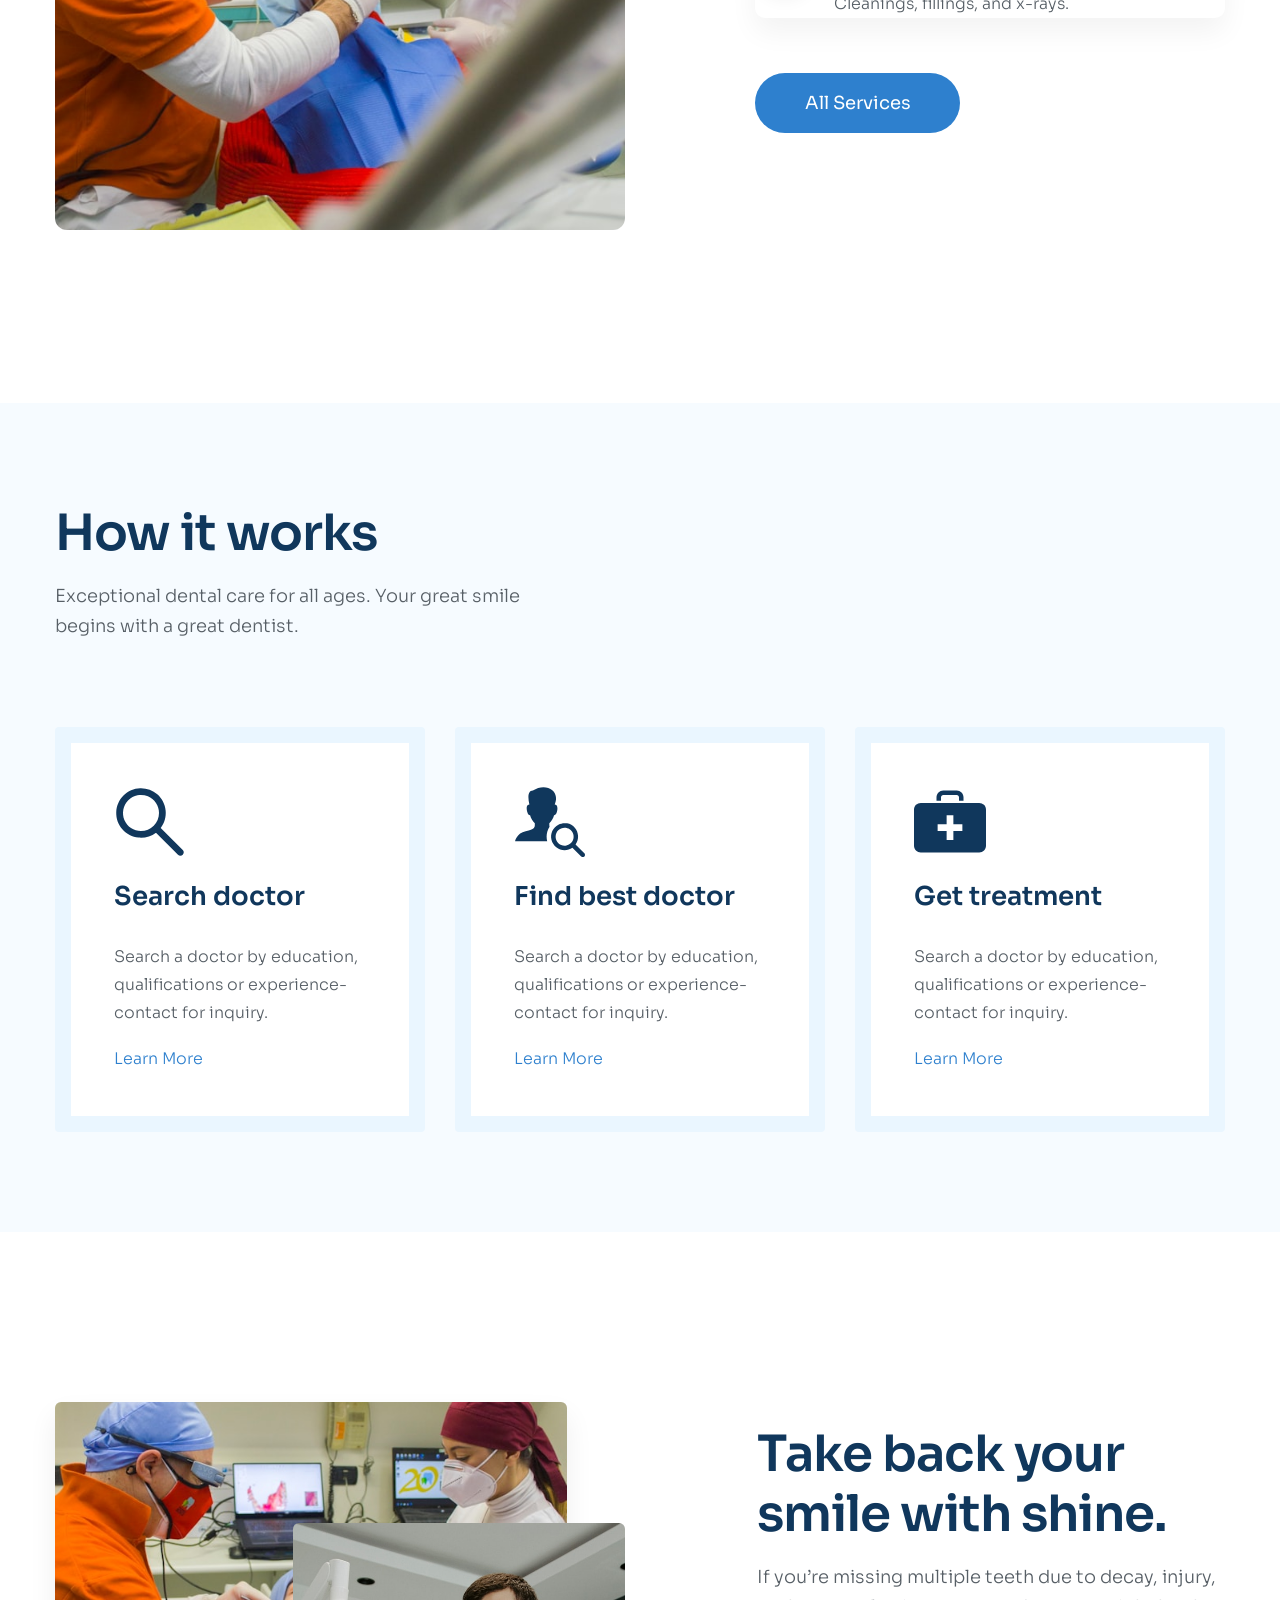
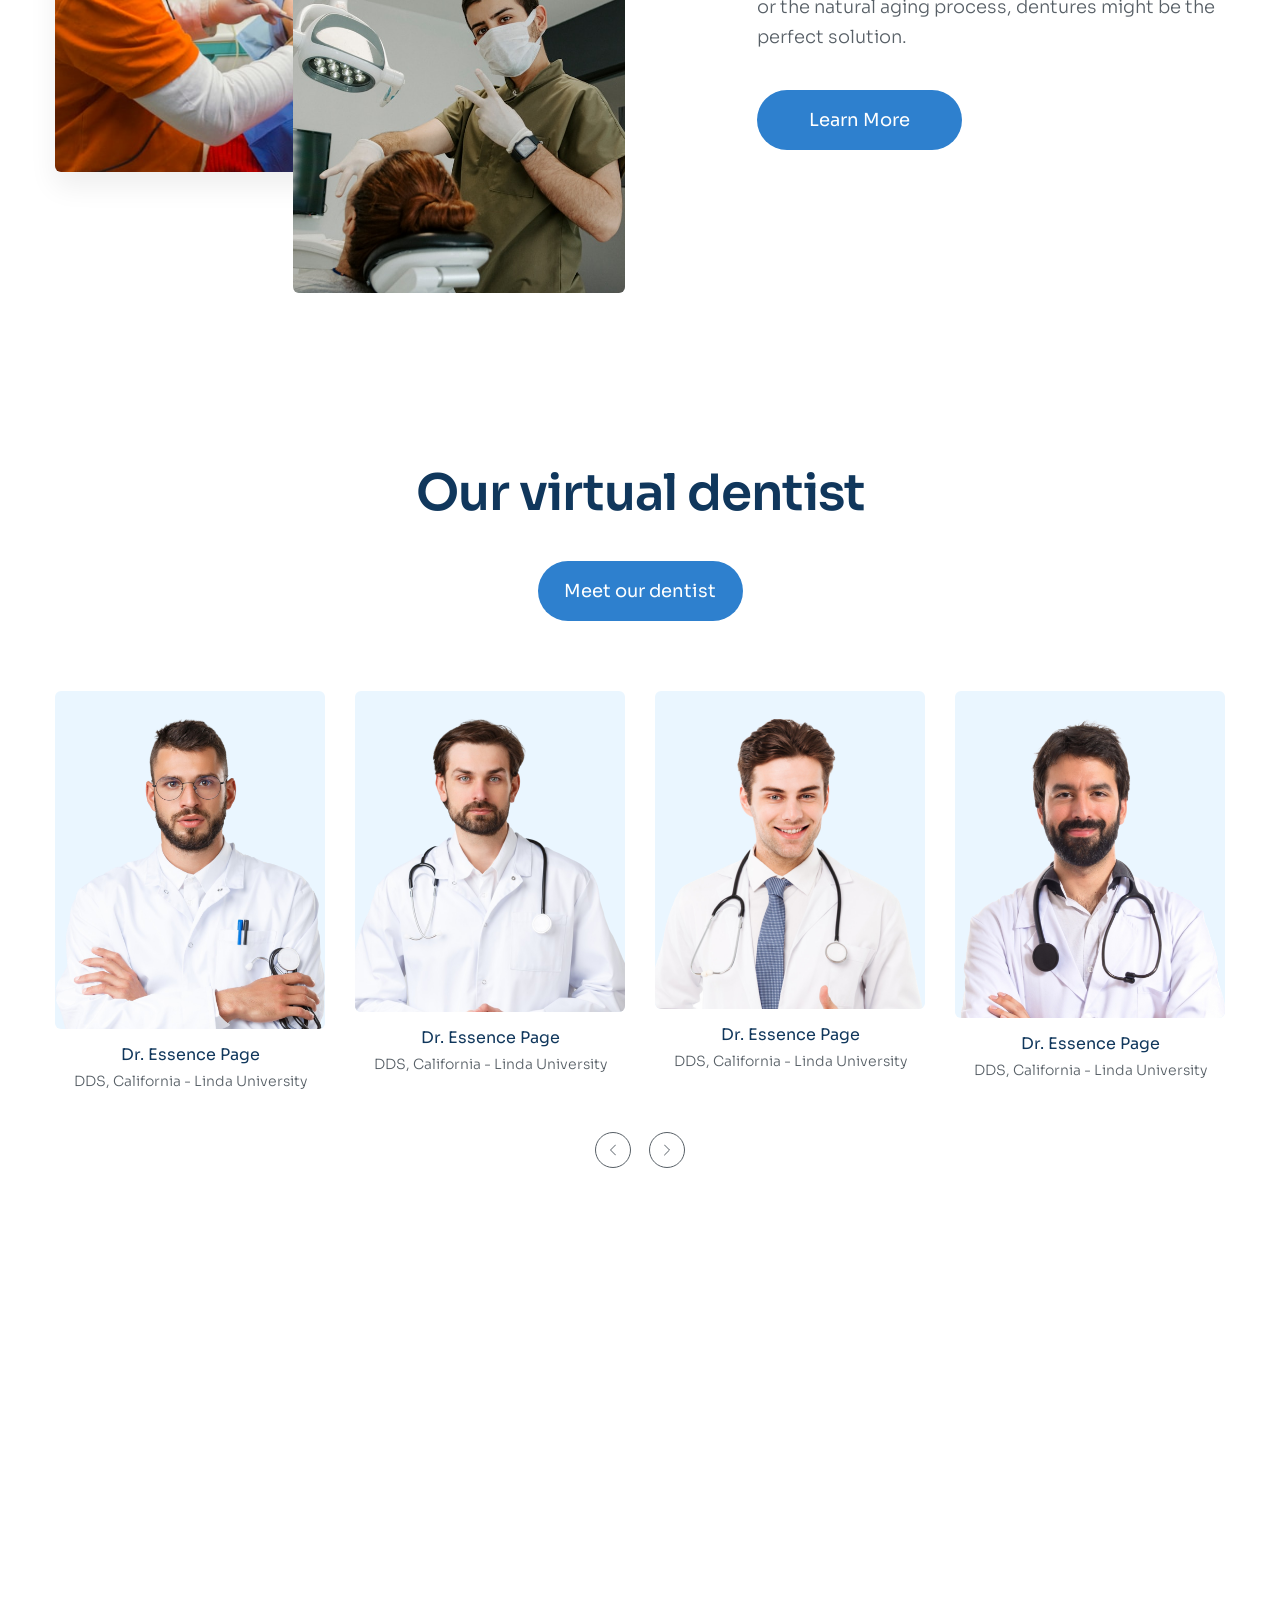
==== commit ae63ab00: "p8 code phan team" ====
--- a/index.html
+++ b/index.html
@@ -200,6 +200,65 @@
                 </div>
             </div>
         </section>
+        <!-- team -->
+        <section class="team">
+            <div class="container">
+                <div class="team-header">
+                    <h2 class="section-heading">Our virtual dentist</h2>
+                    <a href="#!" class="btn team__cta">Meet our dentist</a>
+                </div>
+
+                <div class="team__list">
+                    <!-- item 1 -->
+                    <article class="team-item">
+                        <div class="team-item__img-bg">
+                            <img src="./assets/img/photo/doc1.png" alt="" class="team-item__thumb">
+                        </div>
+                        <h3 class="team-item__name">Dr. Essence Page</h3>
+                        <p class="team-item__desc">DDS, California - Linda University</p>
+                    </article>
+                    <!-- item 2 -->
+                    <article class="team-item">
+                        <div class="team-item__img-bg">
+                            <img src="./assets/img/photo/doc2.png" alt="" class="team-item__thumb">
+                        </div>
+                        <h3 class="team-item__name">Dr. Essence Page</h3>
+                        <p class="team-item__desc">DDS, California - Linda University</p>
+                    </article>
+                    <!-- item 3 -->
+                    <article class="team-item">
+                        <div class="team-item__img-bg">
+                            <img src="./assets/img/photo/doc3.png" alt="" class="team-item__thumb">
+                        </div>
+                        <h3 class="team-item__name">Dr. Essence Page</h3>
+                        <p class="team-item__desc">DDS, California - Linda University</p>
+                    </article>
+                    <!-- item 4 -->
+                    <article class="team-item">
+                        <div class="team-item__img-bg">
+                            <img src="./assets/img/photo/doc4.png" alt="" class="team-item__thumb">
+                        </div>
+                        <h3 class="team-item__name">Dr. Essence Page</h3>
+                        <p class="team-item__desc">DDS, California - Linda University</p>
+                    </article>
+                </div>
+
+                <div class="control team__control">
+                    <!-- prev -->
+                    <button class="control__btn">
+                        <svg class="control-icon" xmlns="http://www.w3.org/2000/svg" width="6" height="12" viewBox="0 0 6 12" fill="none">
+                            <path d="M5.5 1L0.5 6L5.5 11" stroke="#575F66" stroke-linecap="round" stroke-linejoin="round"/>
+                        </svg>
+                    </button>
+                    <!-- next -->
+                    <button class="control__btn">
+                        <svg class="control-icon control-icon--next" xmlns="http://www.w3.org/2000/svg" width="6" height="12" viewBox="0 0 6 12" fill="none">
+                            <path d="M5.5 1L0.5 6L5.5 11" stroke="#575F66" stroke-linecap="round" stroke-linejoin="round"/>
+                        </svg>
+                    </button>
+                </div>
+            </div>
+        </section>
     </main>
 </body>
 </html>
--- a/assets/css/style.css
+++ b/assets/css/style.css
@@ -12,6 +12,27 @@
   font-family: "Sora", sans-serif;
 }
 /* =============================== common ================================ */
+.control__btn{
+  width: 36px;
+  height: 36px;
+  border-radius: 50%;
+  display: flex;
+  justify-content: center;
+  align-items: center;
+  border:1px solid #575f66;
+  background:#fff;
+  cursor: pointer;
+}
+.control__btn:hover{
+  background: #2e80ce;
+  border-color: #2e80ce;
+  color: #fff;
+}
+.control{
+  display: flex;
+  column-gap: 18px;
+  align-items: center;
+}
 .container {
   width: 1170px;
   margin: 0 auto;
@@ -20,33 +41,33 @@
 a {
   text-decoration: none;
 }
-.btn{
-    display: inline-block;
-    min-width: 205px;
-    line-height: 60px;
-    background:#2E80CE;
-    color: #FFF;
-text-align: center;
-font-size: 1.8rem;
-font-style: normal;
-border-radius: 999px;
-}
-.btn:hover{
-    opacity: 0.9;
-}
-.section-heading{
-  color: #10375C;
-font-size: 5.0rem;
-font-weight: 600;
-line-height: 1.2;
-letter-spacing: -1px;
-}
-.section-desc{
-margin-top: 18px;
-color: #575F66;
-font-size: 1.8rem;
-font-weight: 300;
-line-height: 1.67;
+.btn {
+  display: inline-block;
+  min-width: 205px;
+  line-height: 60px;
+  background: #2e80ce;
+  color: #fff;
+  text-align: center;
+  font-size: 1.8rem;
+  font-style: normal;
+  border-radius: 999px;
+}
+.btn:hover {
+  opacity: 0.9;
+}
+.section-heading {
+  color: #10375c;
+  font-size: 5rem;
+  font-weight: 600;
+  line-height: 1.2;
+  letter-spacing: -1px;
+}
+.section-desc {
+  margin-top: 18px;
+  color: #575f66;
+  font-size: 1.8rem;
+  font-weight: 300;
+  line-height: 1.67;
 }
 
 /* =============================== header ================================ */
@@ -78,9 +99,9 @@
   color: #fff;
 }
 .navbar__link--active::before {
-    position: relative;
-    right: 8px;
-    top: -3px;
+  position: relative;
+  right: 8px;
+  top: -3px;
   content: "";
   display: inline-block;
   width: 6px;
@@ -88,223 +109,272 @@
   border-radius: 50%;
   background: #fff;
 }
-.header__action--signup{
-    min-width: 144px;
-    line-height: 44px;
-    font-size: 1.6rem;
-}
-.header__action--login{
-    margin-right: 7px;
+.header__action--signup {
+  min-width: 144px;
+  line-height: 44px;
+  font-size: 1.6rem;
+}
+.header__action--login {
+  margin-right: 7px;
 }
 /* =============================== hero ================================ */
-.hero{
+.hero {
   display: flex;
   padding-top: 76px;
   align-items: center;
 }
-.hero__content{
+.hero__content {
   width: 44%;
 }
-.hero__media{
-  flex:1;
-}
-.hero__heading{
-  color: #FFF;
-font-size: 7rem;
-font-weight: 600;
-line-height: 1.14;
-letter-spacing: -1.4px;
-}
-.hero__desc{
+.hero__media {
+  flex: 1;
+}
+.hero__heading {
+  color: #fff;
+  font-size: 7rem;
+  font-weight: 600;
+  line-height: 1.14;
+  letter-spacing: -1.4px;
+}
+.hero__desc {
   margin-top: 22px;
-  color: #C9D2DA;
-font-size: 1.8rem;
-font-style: normal;
-font-weight: 300;
-line-height: 1.66; /* 166.667% */
-}
-.hero__row{
+  color: #c9d2da;
+  font-size: 1.8rem;
+  font-style: normal;
+  font-weight: 300;
+  line-height: 1.66; /* 166.667% */
+}
+.hero__row {
   margin-top: 38px;
   display: flex;
   align-items: center;
   column-gap: 38px;
 }
-.hero__phone{
-  color: #FFF;
-text-align: center;
-font-size: 1.8rem;
-font-style: normal;
-line-height: 1.66; /* 166.667% */
-}
-.hero__images{
+.hero__phone {
+  color: #fff;
+  text-align: center;
+  font-size: 1.8rem;
+  font-style: normal;
+  line-height: 1.66; /* 166.667% */
+}
+.hero__images {
   display: flex;
   align-items: center;
   justify-content: flex-end;
 }
-.hero__img{
+.hero__img {
   border-radius: 6px;
   object-fit: cover;
 }
-.hero__img--large{
+.hero__img--large {
   width: 330px;
-height: 540px;
-margin-right: -6px;
-z-index: 1;
-}
-.hero__img--small{
+  height: 540px;
+  margin-right: -6px;
+  z-index: 1;
+}
+.hero__img--small {
   width: 210px;
-height: 410px;
+  height: 410px;
 }
 /* =============================== service ================================ */
-.service{
+.service {
   padding: 170px 0;
 }
-.service__heading, .service__desc{
-  text-align: center;
-}
-.service__desc{
+.service__heading,
+.service__desc {
+  text-align: center;
+}
+.service__desc {
   width: 468px;
   margin: 0 auto;
 }
-.service__row{
+.service__row {
   display: flex;
   margin-top: 70px;
   justify-content: space-between;
   align-items: center;
 }
-.service__img{
+.service__img {
   width: 570px;
-height: 570px;
-border-radius: 12px;
-object-fit: cover;
-}
-.service-item{
+  height: 570px;
+  border-radius: 12px;
+  object-fit: cover;
+}
+.service-item {
   display: flex;
   width: 470px;
   border-radius: 10px;
-  background:#fff ;
+  background: #fff;
   transition: 0.25s;
 }
-.service-item{
+.service-item {
   position: relative;
-box-shadow: 0px 14px 28px 0px rgba(0, 0, 0, 0.05);
-}
-.service-item:hover .service-item__icon{
-  color:#fff;
+  box-shadow: 0px 14px 28px 0px rgba(0, 0, 0, 0.05);
+}
+.service-item:hover .service-item__icon {
+  color: #fff;
   background: #2e80ce;
   transition: 0.25s;
 }
-.service-item__icon{
+.service-item__icon {
   width: 60px;
   height: 60px;
   border-radius: 30px;
-background: #EFF6FD;
-box-shadow: 0px 8px 16px 0px rgba(0, 0, 0, 0.05);
-display: flex;
-justify-content: center;
-align-items: center;
-flex-shrink: 0;
-margin-right: 19px;
-}
-.service-item__heading{
-  color: #10375C;
-font-size: 1.8rem;
-font-weight: 600;
-line-height: normal;
-}
-.service-item__desc{
+  background: #eff6fd;
+  box-shadow: 0px 8px 16px 0px rgba(0, 0, 0, 0.05);
+  display: flex;
+  justify-content: center;
+  align-items: center;
+  flex-shrink: 0;
+  margin-right: 19px;
+}
+.service-item__heading {
+  color: #10375c;
+  font-size: 1.8rem;
+  font-weight: 600;
+  line-height: normal;
+}
+.service-item__desc {
   margin-top: 8px;
-  color: #575F66;
-font-size: 1.6rem;
-font-weight: 300;
-line-height: 1.75;
-}
-.service__btn{
+  color: #575f66;
+  font-size: 1.6rem;
+  font-weight: 300;
+  line-height: 1.75;
+}
+.service__btn {
   margin-top: 55px;
 }
 /* =============================== work ================================ */
-.work{
+.work {
   padding: 100px 0;
-  background: #F6FBFF;
-}
-.work__desc{
+  background: #f6fbff;
+}
+.work__desc {
   width: 468px;
 }
-.work__list{
+.work__list {
   margin-top: 86px;
   display: grid;
   grid-template-columns: repeat(3, 1fr);
   column-gap: 30px;
 }
-.work-item{
+.work-item {
   padding: 43px;
   border-radius: 4px;
-background: #FFF;
-border: 16px solid #EAF6FF;
-transition: 0.25s;
-}
-.work-item:hover{
-  border-color: #2E80CE;
+  background: #fff;
+  border: 16px solid #eaf6ff;
+  transition: 0.25s;
+}
+.work-item:hover {
+  border-color: #2e80ce;
   transform: translateY(-16px);
 }
-.work-item__heading{
+.work-item__heading {
   margin-top: 18px;
-  color: #10375C;
-font-size: 2.6rem;
-font-weight: 600;
-line-height: 1.38;
-}
-.work-item__desc{
+  color: #10375c;
+  font-size: 2.6rem;
+  font-weight: 600;
+  line-height: 1.38;
+}
+.work-item__desc {
   margin-top: 28px;
-  color: #575F66;
-font-size: 1.6rem;
-font-weight: 300;
-line-height: 1.75;
-}
-.work-item__more{
+  color: #575f66;
+  font-size: 1.6rem;
+  font-weight: 300;
+  line-height: 1.75;
+}
+.work-item__more {
   margin-top: 18px;
-  color: #2E80CE;
-font-size: 1.6rem;
-font-weight: 300;
-line-height: 1.75;
-display: inline-block;
+  color: #2e80ce;
+  font-size: 1.6rem;
+  font-weight: 300;
+  line-height: 1.75;
+  display: inline-block;
 }
 /* =============================== about ================================ */
-.about{
+.about {
   padding: 85px 0 206px;
   margin-top: 85px;
 }
-.about-row{
+.about-row {
   display: flex;
   justify-content: space-between;
   align-items: center;
 }
-.about__media{
+.about__media {
   width: 49%;
 }
-.about__img{
+.about__img {
   position: relative;
 }
-.about-content{
+.about-content {
   width: 40%;
 }
-.about__img--big{
+.about__img--big {
   display: flex;
   width: 512px;
-height: 370px;
-border-radius: 6px;
-box-shadow: 0px 14px 28px 0px rgba(0, 0, 0, 0.07);
-object-fit: cover;
-}
-.about__img--small{
+  height: 370px;
+  border-radius: 6px;
+  box-shadow: 0px 14px 28px 0px rgba(0, 0, 0, 0.07);
+  object-fit: cover;
+}
+.about__img--small {
   width: 332px;
-height: 370px;
-border-radius: 6px;
-object-fit: cover;
-position: absolute;
-top: 121px;
-left: 238px;
-}
-.about-content__btn{
+  height: 370px;
+  border-radius: 6px;
+  object-fit: cover;
+  position: absolute;
+  top: 121px;
+  left: 238px;
+}
+.about-content__btn {
   margin-top: 38px;
+}
+/* =============================== team ================================ */
+.team {
+  padding: 85px 0;
+}
+.team-header {
+  text-align: center;
+}
+.team__cta {
+  margin-top: 38px;
+}
+.team__list {
+  display: grid;
+  margin-top: 70px;
+  column-gap: 30px;
+  grid-template-columns: repeat(4, 1fr);
+}
+.team-item__thumb {
+  max-width: 100%;
+  object-fit: cover;
+  display: block;
+}
+.team-item__img-bg {
+  border-radius: 6px;
+  background: #eaf6ff;
+  padding-top: 28px;
+  overflow: hidden;
+}
+.team-item__name {
+  margin-top: 12px;
+  color: #10375c;
+  text-align: center;
+  font-size: 1.6rem;
+  line-height: 1.75;
+}
+.team-item__desc{
+  color: #575F66;
+text-align: center;
+font-size: 1.4rem;
+font-weight: 300;
+line-height:1.85;
+}
+.team__control{
+  margin-top: 38px;
+  justify-content: center;
+}
+.control-icon--next{
+  rotate: 180deg;
 }
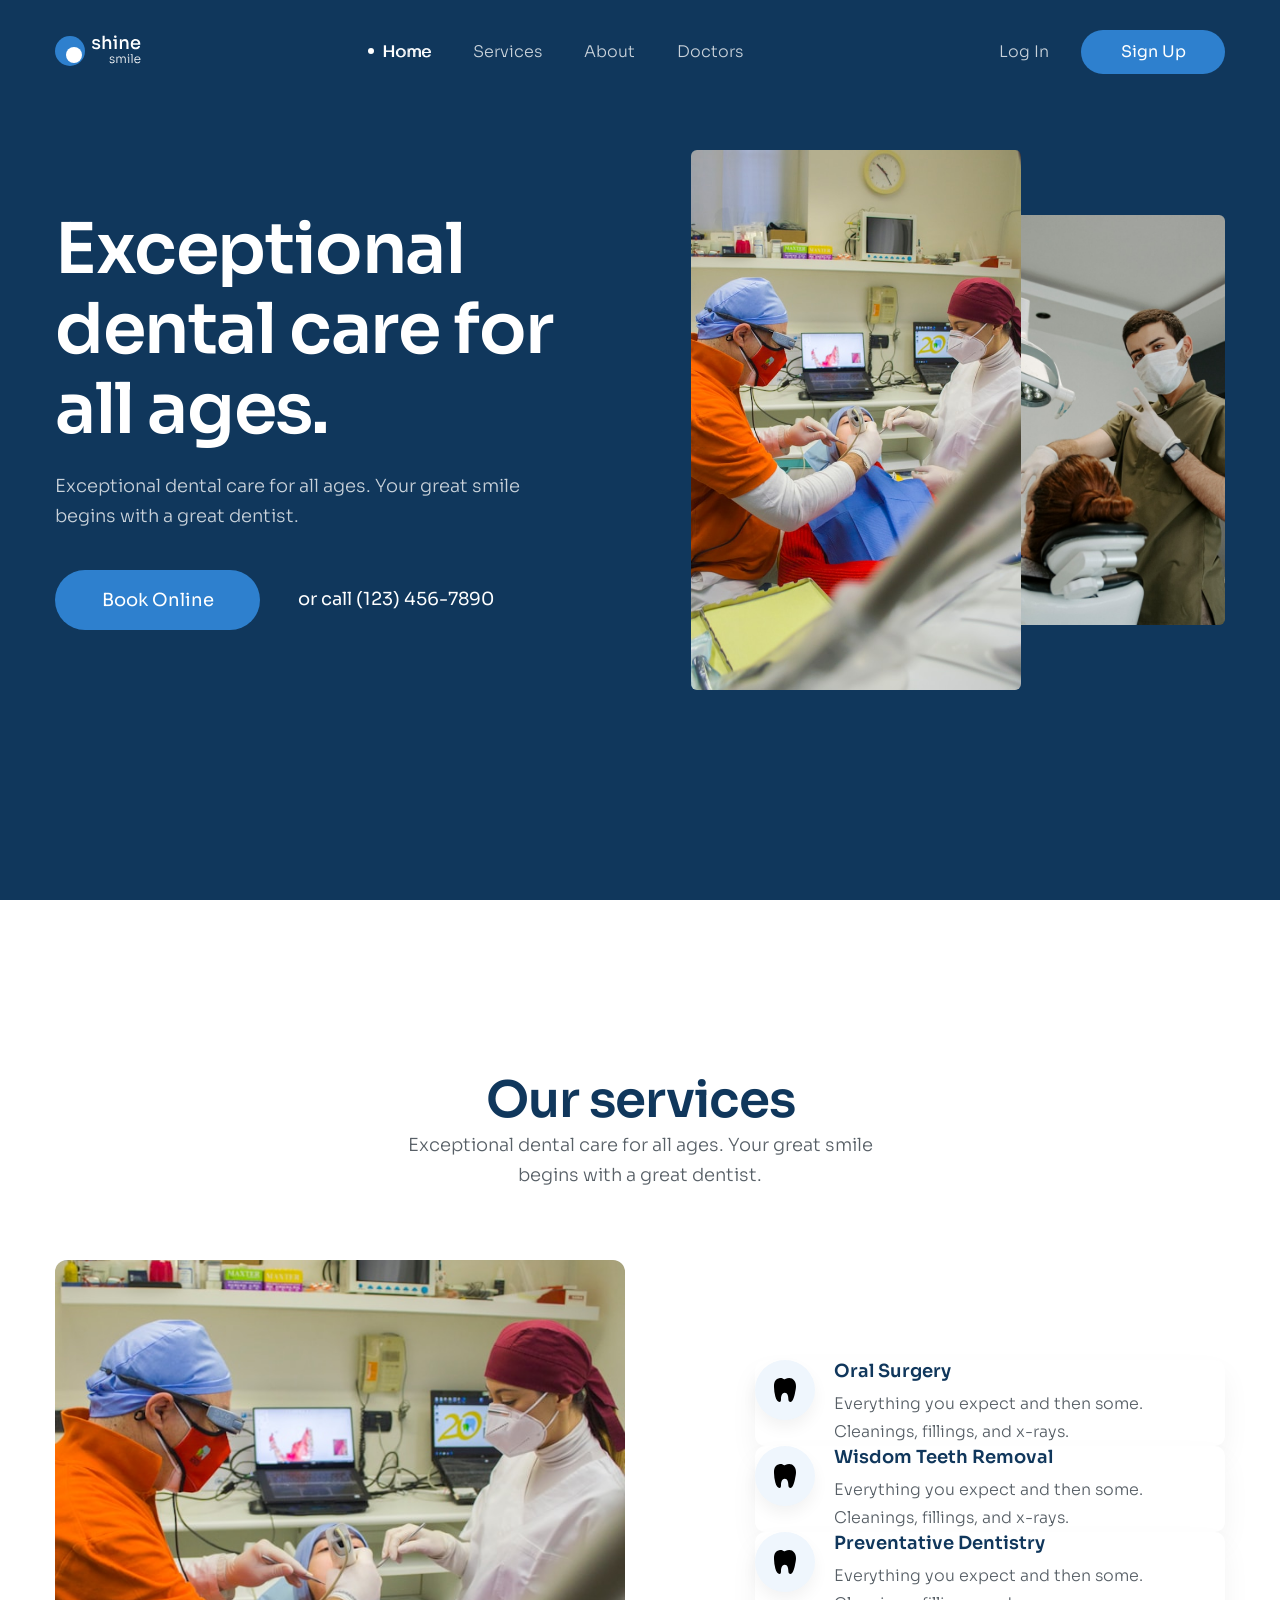
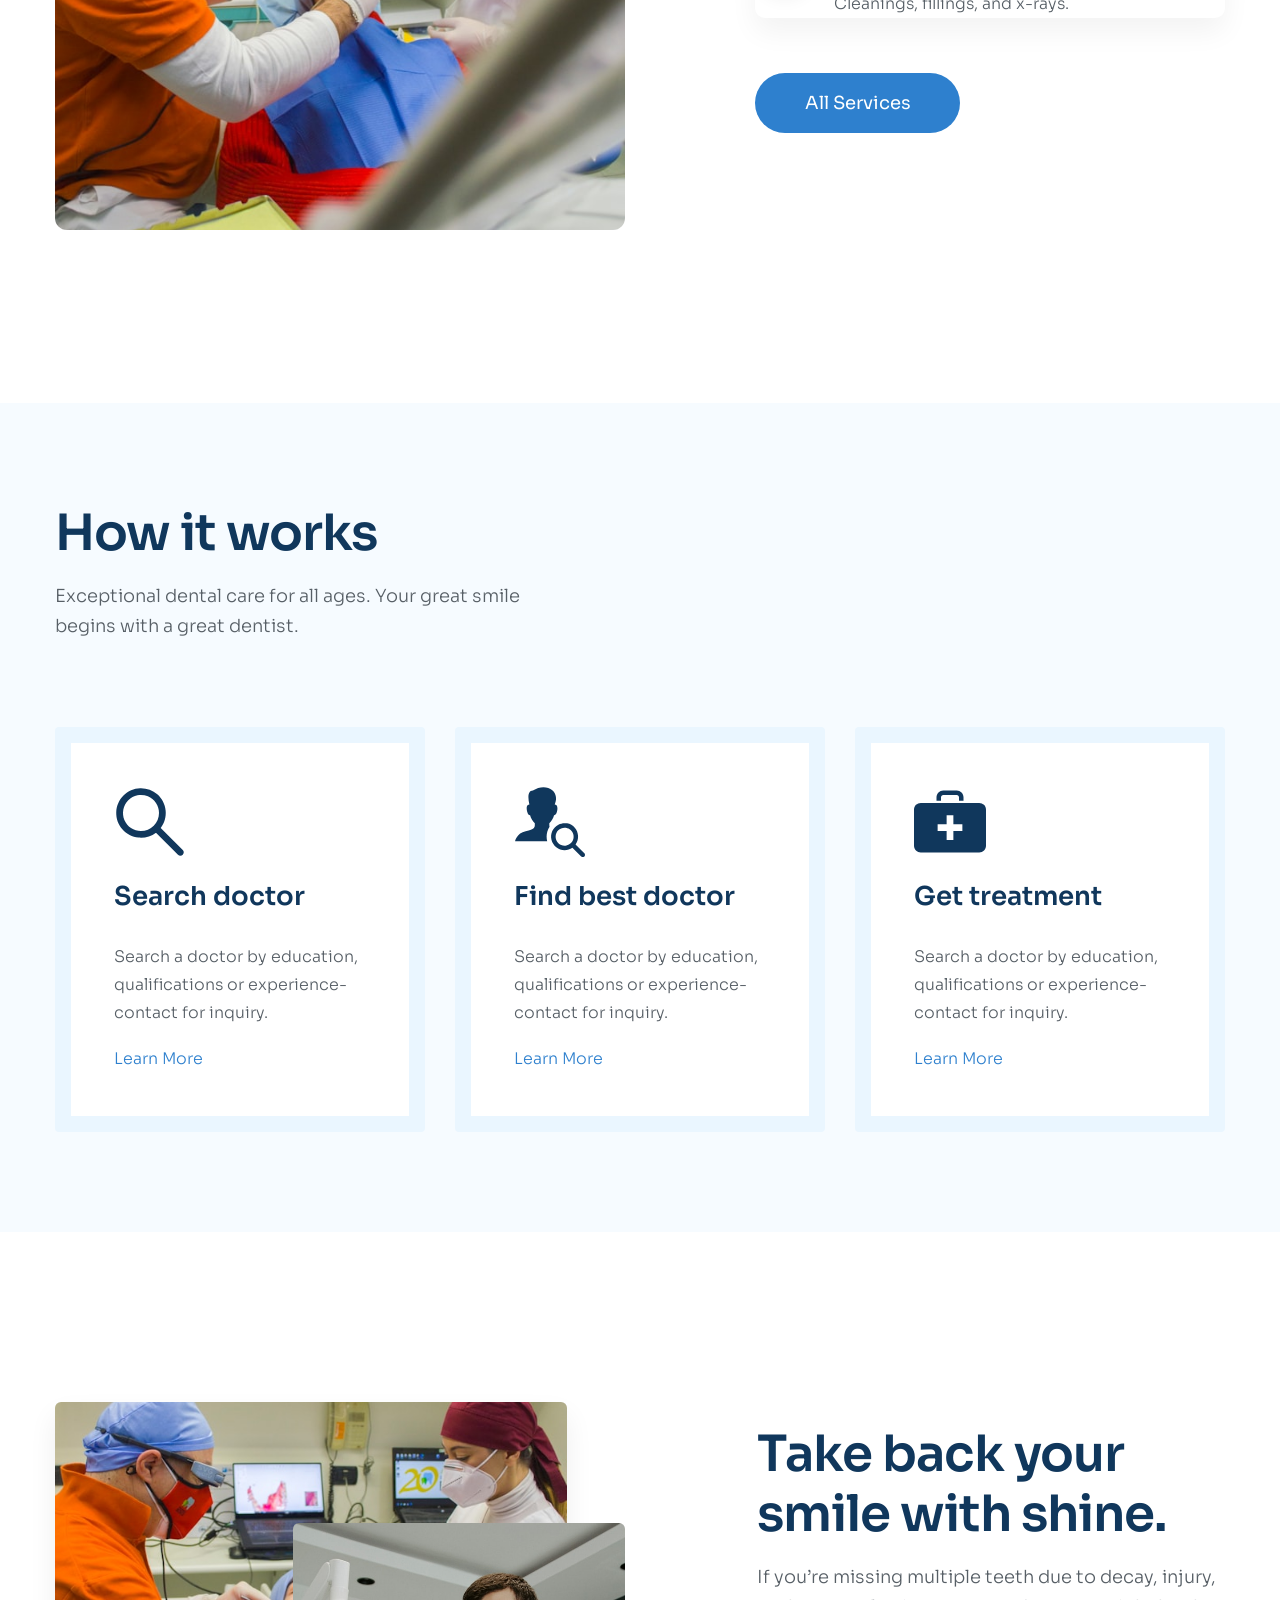
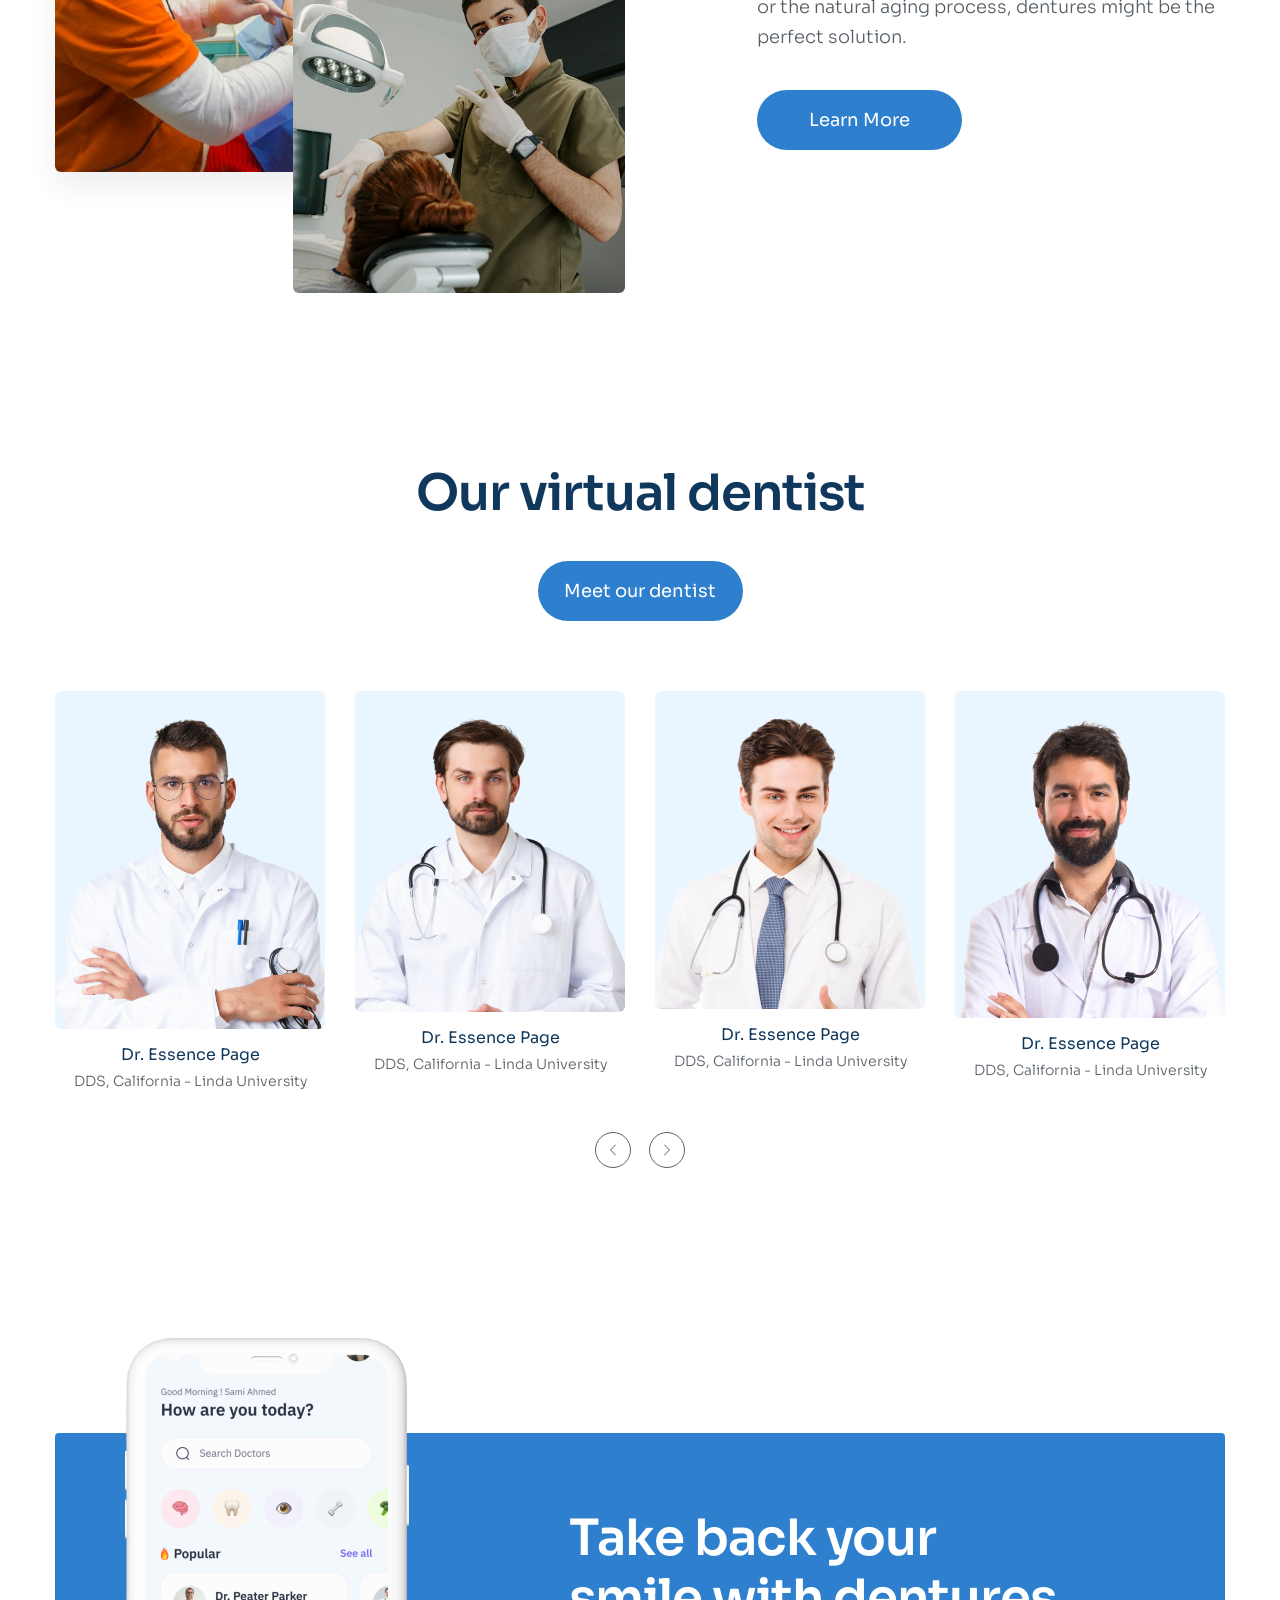
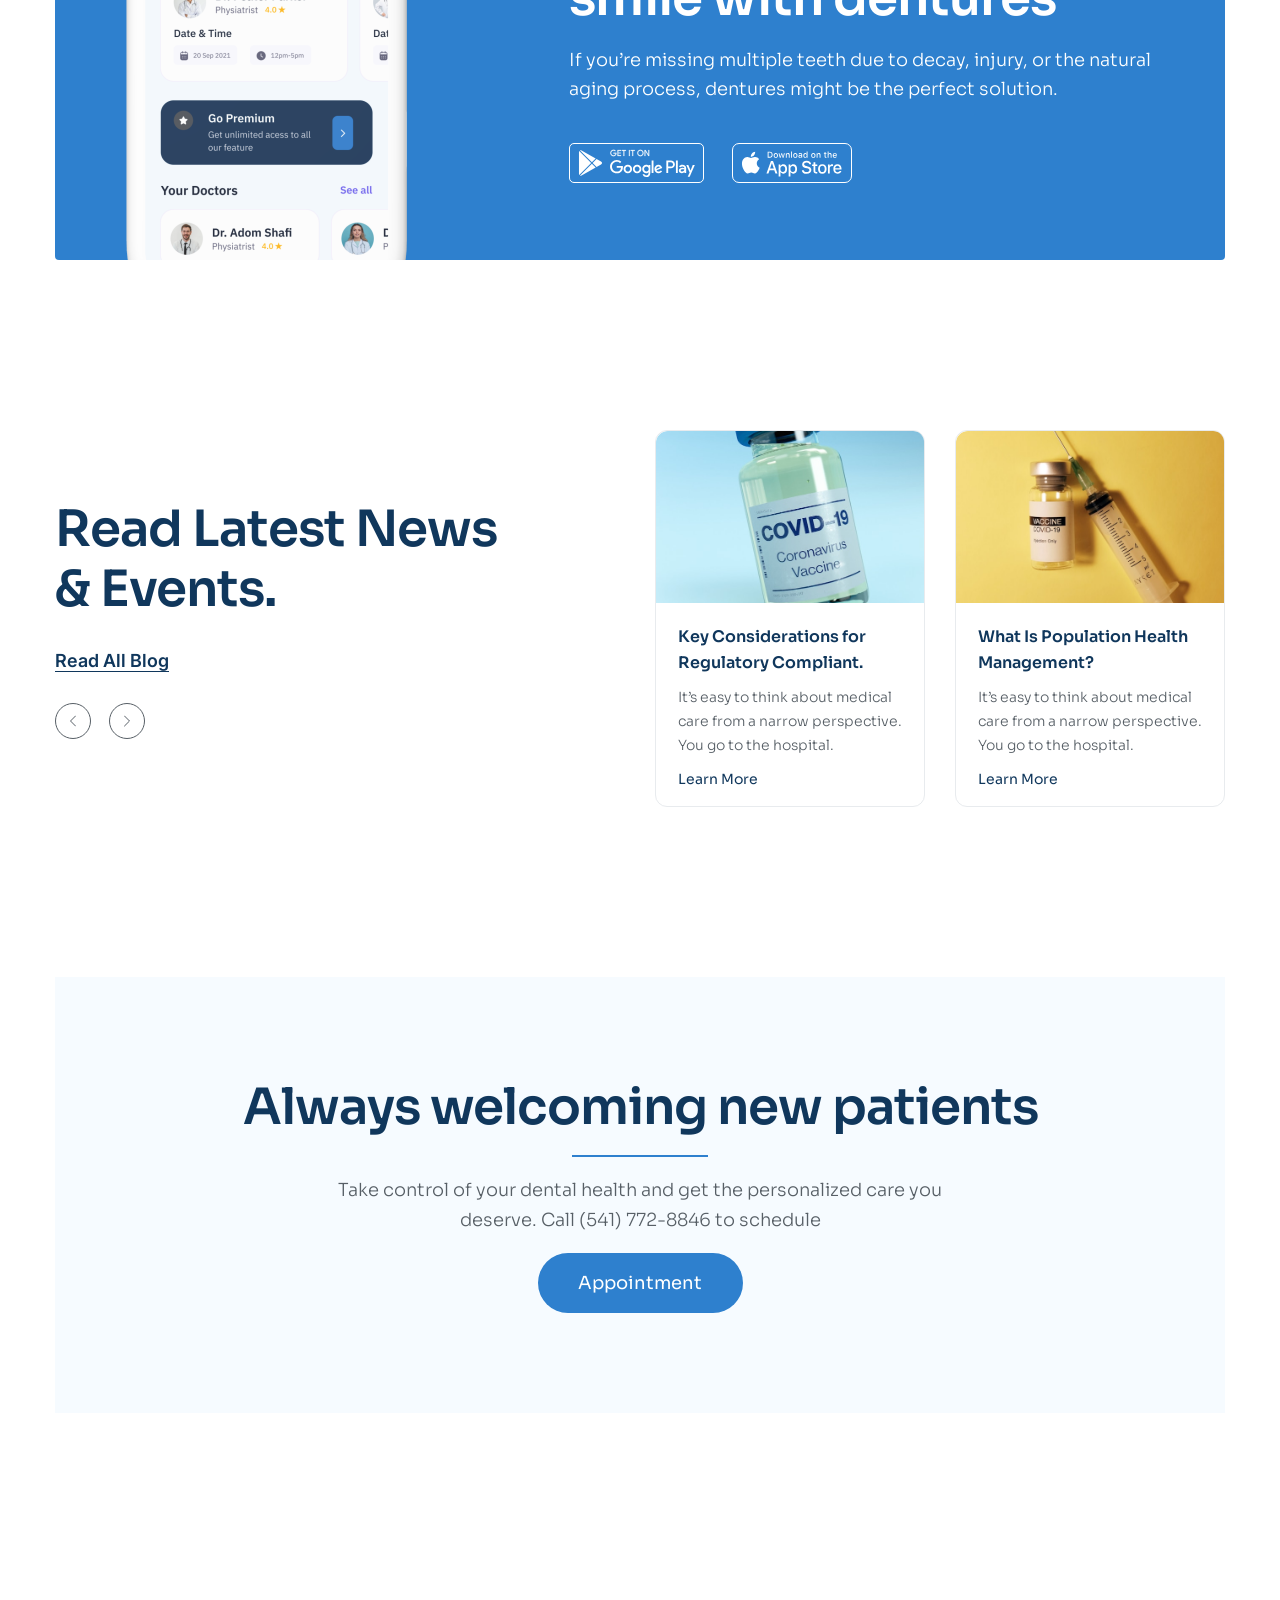
==== commit 998cd3aa: "p11" ====
--- a/index.html
+++ b/index.html
@@ -259,6 +259,91 @@
                 </div>
             </div>
         </section>
+        <!-- install mobile -->
+        <section class="install">
+            <div class="container">
+                <div class="install__inner">
+                    <!-- install left -->
+                    <figure>
+                        <img src="./assets/img/photo/Rectangle.png" alt="#!" class="install__img">
+                    </figure>
+                    <!-- install right -->
+                    <section class="install__content">
+                        <h2 class="section-heading install__heading">Take back your smile with dentures</h2>
+                        <p class="install__desc">If you’re missing multiple teeth due to decay, injury, or the natural aging process, dentures might be the perfect solution.</p>
+                        <div class="install__row">
+                            <a href="#!"><img src="./assets/img/icon/google-play.svg" alt="" class="install__btn-img"></a>
+                            <a href="#!"><img src="./assets/img/icon/app-store.svg" alt="" class="install__btn-img"></a>
+                        </div>
+                    </section>
+                </div>
+            </div>
+        </section>
+        <!-- blog -->
+        <section class="blog">
+            <div class="container">
+                <div class="blog__inner">
+                    <!-- left blog -->
+                    <section class="blog__content">
+                        <h2 class="section-heading blog__heading">Read Latest News & Events.</h2>
+                        <a href="" class="blog__more">Read All Blog</a>
+                        <div class="control blog__control">
+                            <!-- prev -->
+                            <button class="control__btn">
+                                <svg class="control-icon" xmlns="http://www.w3.org/2000/svg" width="6" height="12" viewBox="0 0 6 12" fill="none">
+                                    <path d="M5.5 1L0.5 6L5.5 11" stroke="#575F66" stroke-linecap="round" stroke-linejoin="round"/>
+                                </svg>
+                            </button>
+                            <!-- next -->
+                            <button class="control__btn">
+                                <svg class="control-icon control-icon--next" xmlns="http://www.w3.org/2000/svg" width="6" height="12" viewBox="0 0 6 12" fill="none">
+                                    <path d="M5.5 1L0.5 6L5.5 11" stroke="#575F66" stroke-linecap="round" stroke-linejoin="round"/>
+                                </svg>
+                            </button>
+                        </div>
+                    </section>
+                    <!-- right blog -->
+                    <div class="blog__list">
+                        <!-- item 1 -->
+                        <article class="blog-item">
+                            <figure class="blog-item__wrap">
+                                <img src="./assets/img/photo/vac1.jpg" alt="Key Considerations for Regulatory Compliant." class="blog-item__thumb">
+                            </figure>
+                            <section class="blog-item__body">
+                                <h3>
+                                    <a href="" class="blog-item__heading">Key Considerations for Regulatory Compliant.</a>
+                                </h3>
+                                <p class="blog-item__desc">It’s easy to think about medical care from a narrow perspective. You go to the hospital.</p>
+                                <a href="" class="blog-item__more">Learn More</a>
+                            </section>
+                        </article>
+                        <!-- item 2 -->
+                        <article class="blog-item">
+                            <figure class="blog-item__wrap">
+                                <img src="./assets/img/photo/vac2.jpg" alt="Key Considerations for Regulatory Compliant." class="blog-item__thumb">
+                            </figure>
+                            <section class="blog-item__body">
+                                <h3>
+                                    <a href="" class="blog-item__heading">What Is Population Health Management?</a>
+                                </h3>
+                                <p class="blog-item__desc">It’s easy to think about medical care from a narrow perspective. You go to the hospital.</p>
+                                <a href="" class="blog-item__more">Learn More</a>
+                            </section>
+                        </article>
+                    </div>
+                </div>
+            </div>
+        </section>
+        <!-- appointment -->
+        <section class="appointment">
+            <div class="container">
+                <div class="appointment__inner">
+                    <h2 class="section-heading appointment__heading">Always welcoming new patients</h2>
+                    <p class="section-desc appointment__desc">Take control of your dental health and get the personalized care you deserve. Call (541) 772-8846 to  schedule</p>
+                    <a href="" class="btn appointment__btn">Appointment</a>
+                </div>
+            </div>
+        </section>
     </main>
 </body>
 </html>
--- a/assets/css/style.css
+++ b/assets/css/style.css
@@ -377,4 +377,158 @@
 }
 .control-icon--next{
   rotate: 180deg;
-}+}
+/* =============================== install ================================ */
+.install__inner{
+  margin: 180px 0 85px;
+  position: relative;
+  justify-content: space-between;
+  padding: 0 70px;
+  display: flex;
+  align-items: center;
+  height: 427px;
+  border-radius: 4px;
+background: #2E80CE;
+}
+.install__img{
+  position: absolute;
+  width: 284px;
+height: 522px;
+bottom: 0;
+}
+.install__content{
+  max-width: 586px;
+
+}
+.install__heading{
+  color: #FFF;
+font-size: 5.0rem;
+font-weight: 600;
+line-height: 1.2;
+letter-spacing: -1px;
+max-width: 489px;
+}
+.install__desc{
+  margin-top: 18px;
+  color: #FFF;
+font-size: 1.8rem;
+font-weight: 300;
+line-height: 1.66;
+}
+.install__row{
+  display: flex;
+  margin-top: 38px;
+column-gap: 28px;
+align-items: center;
+}
+/* =============================== blog ================================ */
+.blog{
+  padding: 85px 0;
+}
+.blog__inner{
+  display: flex;
+  justify-content: space-between;
+  align-items: center;
+}
+.blog__content{
+  width: 40%;
+}
+.blog__heading{
+  max-width: 470px;
+}
+.blog__more{
+  display: inline-block;
+  margin-top: 28px;
+  color: #10375C;
+font-family: Inter;
+font-size: 1.8rem;
+font-weight: 600;
+line-height: 1.55;
+text-decoration-line: underline;
+text-underline-offset: 4px;
+}
+.blog__control{
+  margin-top: 28px;
+  justify-content: flex-start;
+}
+.blog__list{
+  display: grid; 
+  grid-template-columns: repeat(2,1fr);
+  column-gap: 30px;
+}
+.blog-item{
+  max-width: 270px;
+  overflow: hidden;
+  border-radius: 12px;
+border: 1px solid #E8EBEE;
+background: #FFF;
+transition: 0.5s;
+}
+.blog-item:hover{
+box-shadow: 0px 18px 50px 0px rgba(0, 0, 0, 0.05);
+border-color: transparent;
+}
+.blog-item:hover .blog-item__thumb{
+  transform:scale(1.1);
+}
+.blog-item__thumb{
+  width: 270px;
+height: 172px;
+border-radius: 12px 12px 0px 0px;
+object-fit: cover;
+transition: 0.25s;
+}
+.blog-item__wrap{
+  overflow: hidden;
+}
+.blog-item__body{
+  padding: 18px 22px;
+}
+.blog-item__heading{
+  color: #10375C;
+font-size: 1.6rem;
+font-weight: 600;
+line-height: 1.62;
+margin-top: 18px; 
+}
+.blog-item__desc{
+  color: #575F66;
+font-size: 1.4rem;
+font-weight: 300;
+line-height: 1.71;
+margin-top: 10px;
+}
+.blog-item__more{
+  color: #10375C;
+font-size: 1.4rem;
+line-height: normal;
+margin-top: 12px;
+display: inline-block;
+}
+.blog-item__more:hover{
+  color:#2E80CE;
+}
+/* =============================== appointment ================================ */
+.appointment{
+  margin: 85px 0;
+}
+.appointment__inner{
+  padding:100px 178px;
+  background:#f6fbff;
+  text-align: center;
+}
+.appointment__heading::after{
+content: "";
+display: block;
+width: 136px;
+height: 2px;
+background: #2E80CE;
+margin: 18px auto 0;
+}
+.appointment__desc{
+  margin: 18px auto 0;
+  max-width: 617px;
+}
+.appointment__btn{
+  margin-top: 18px;
+}
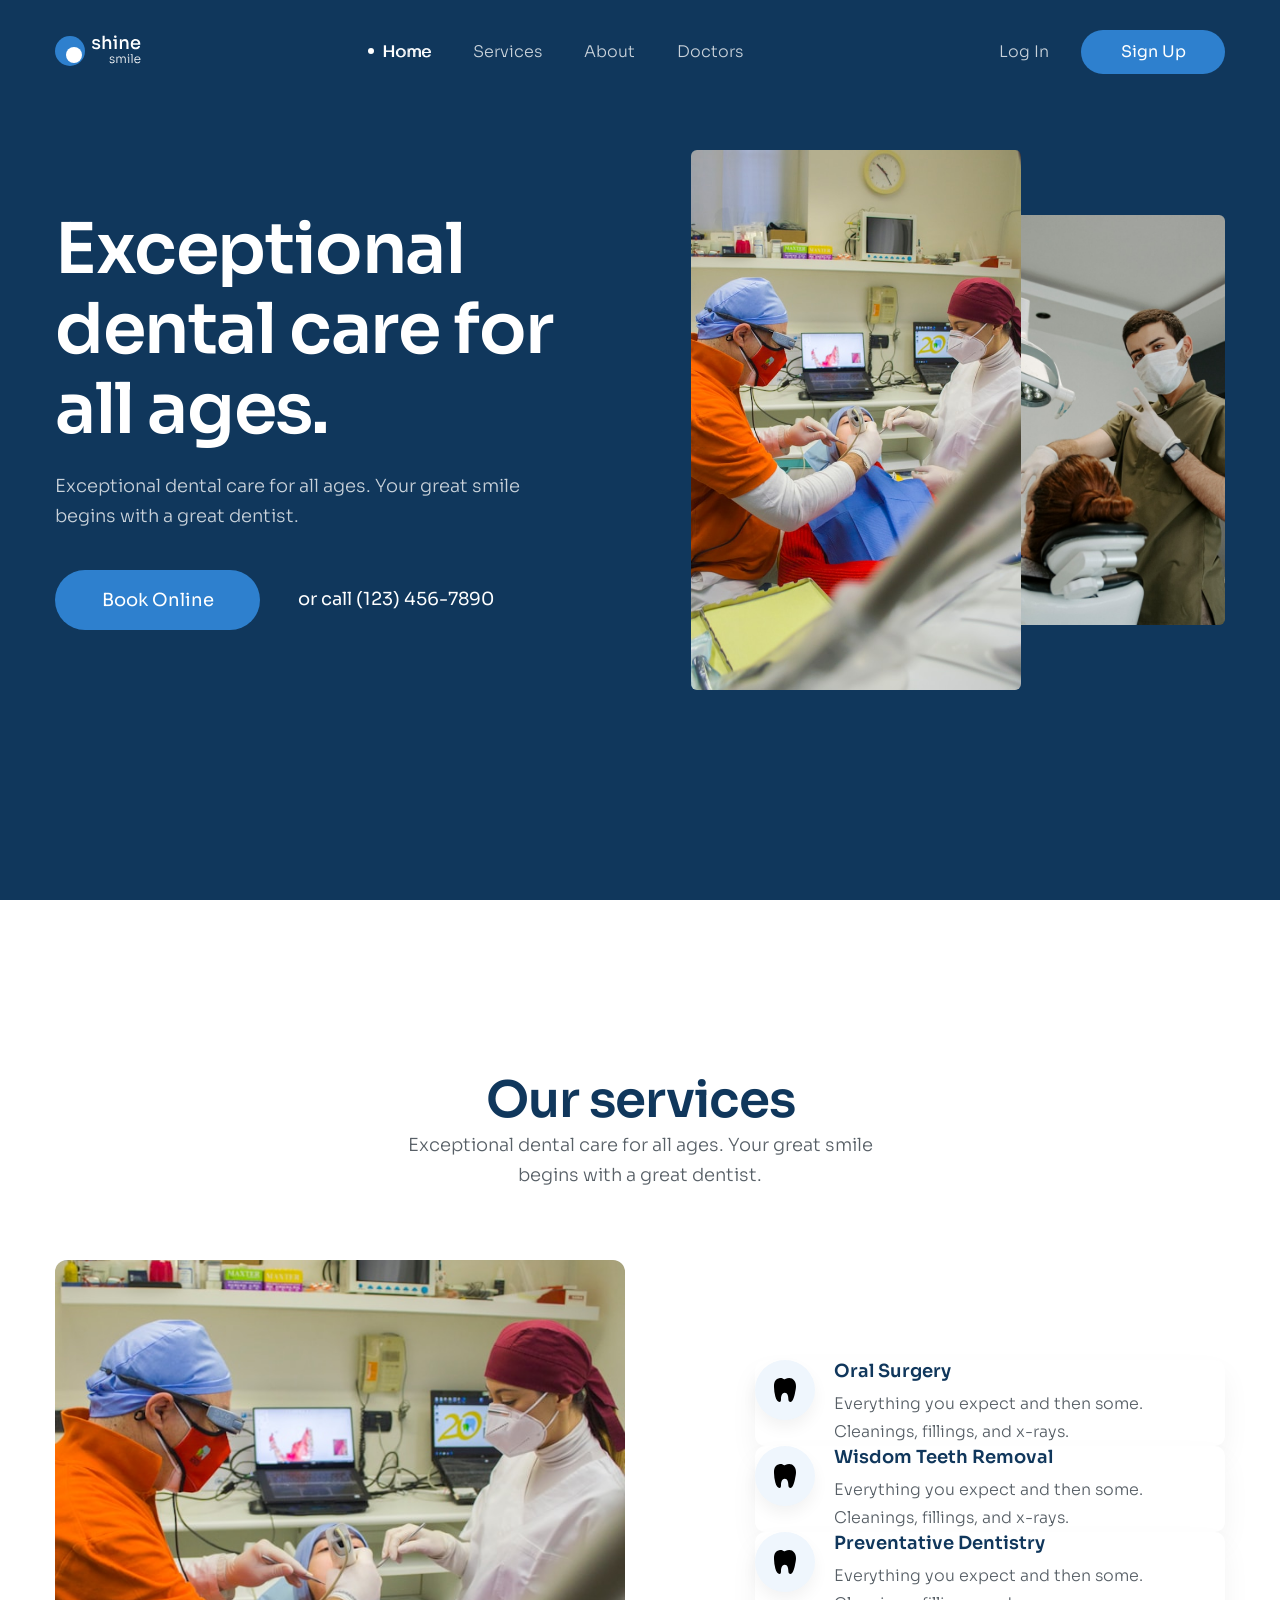
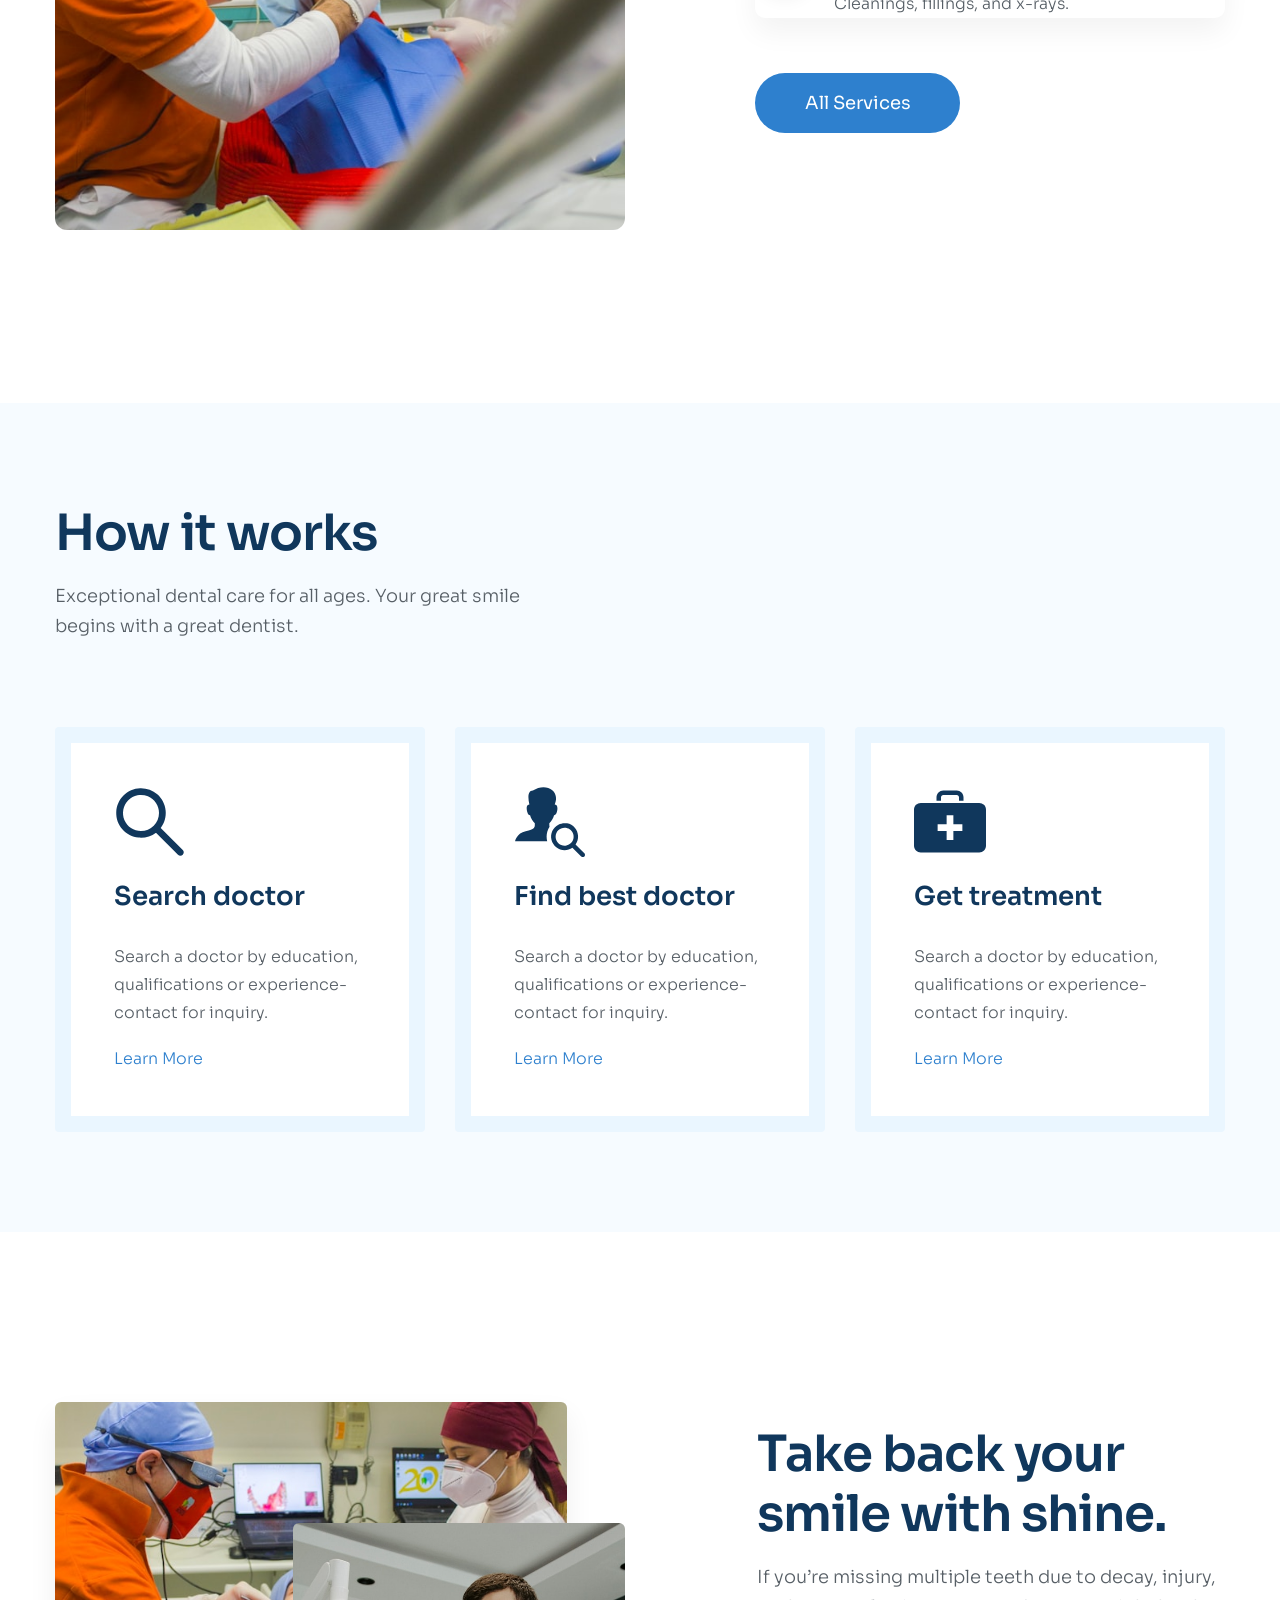
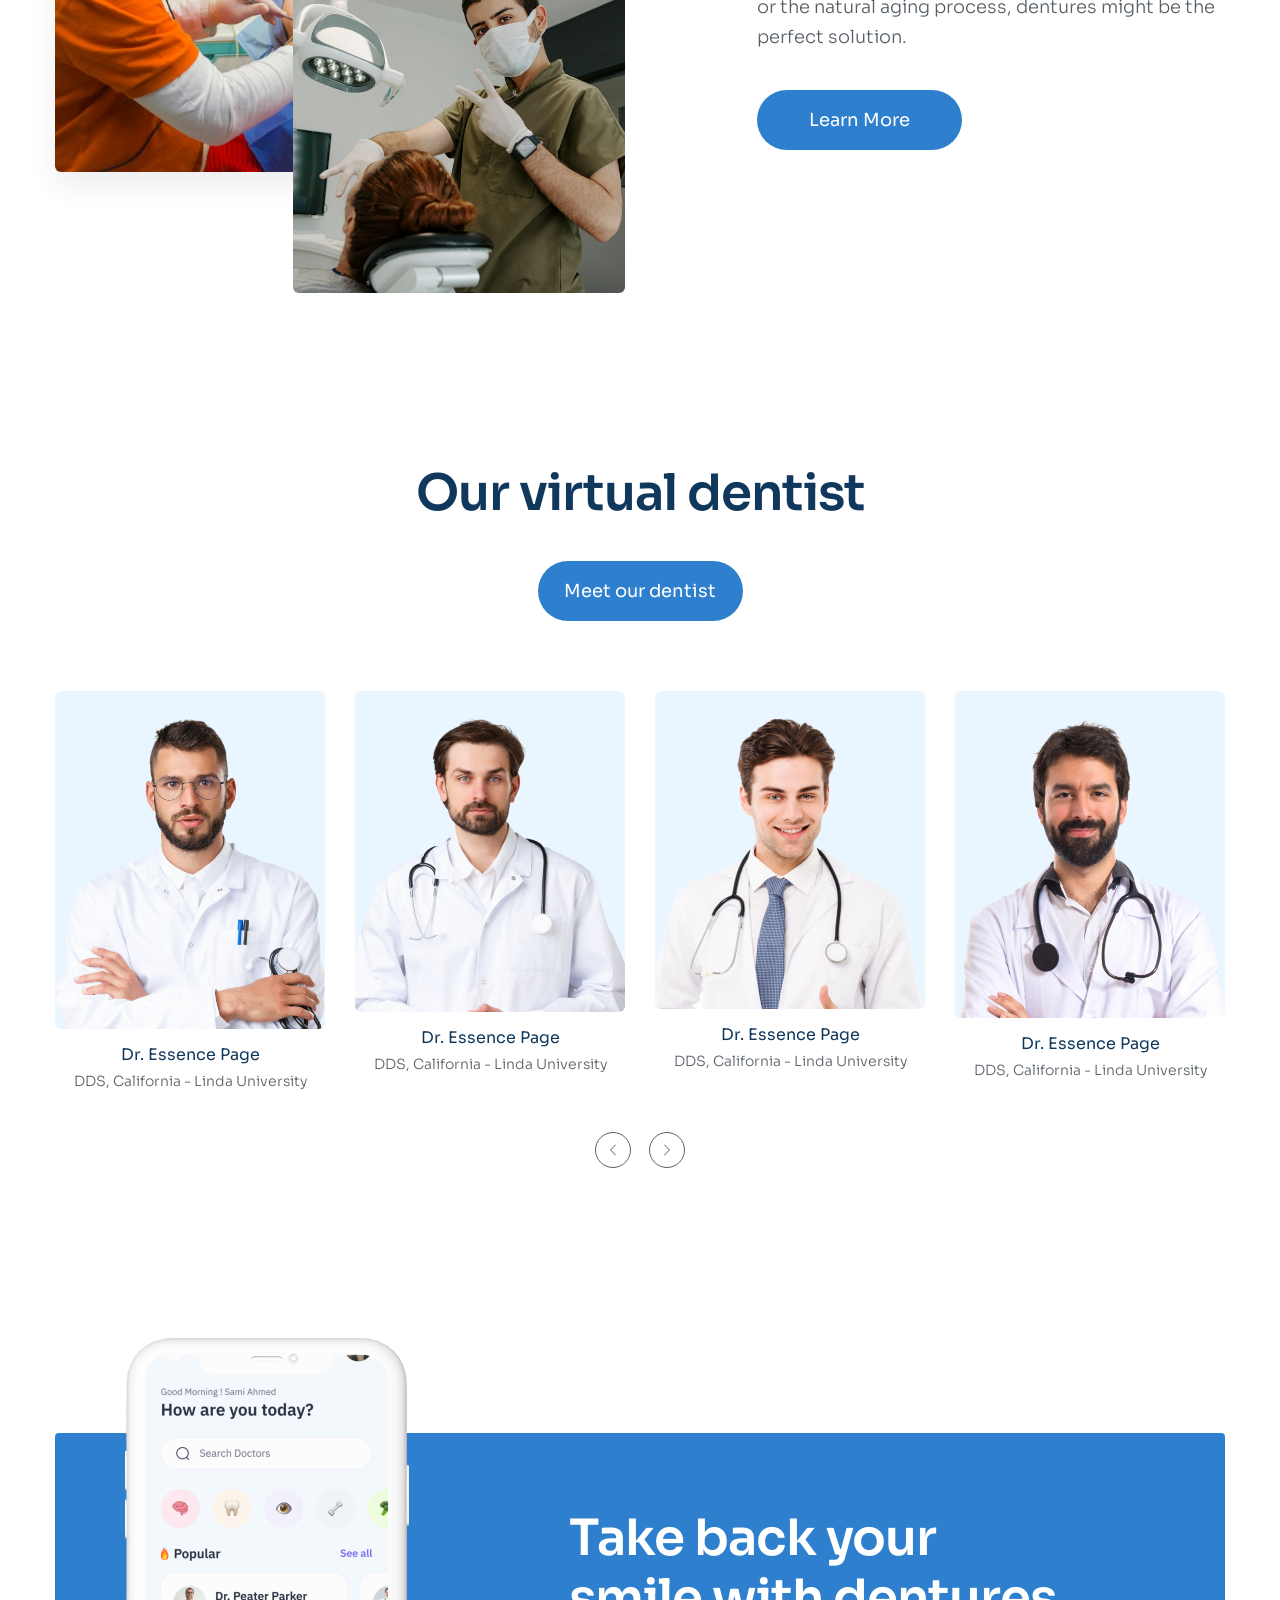
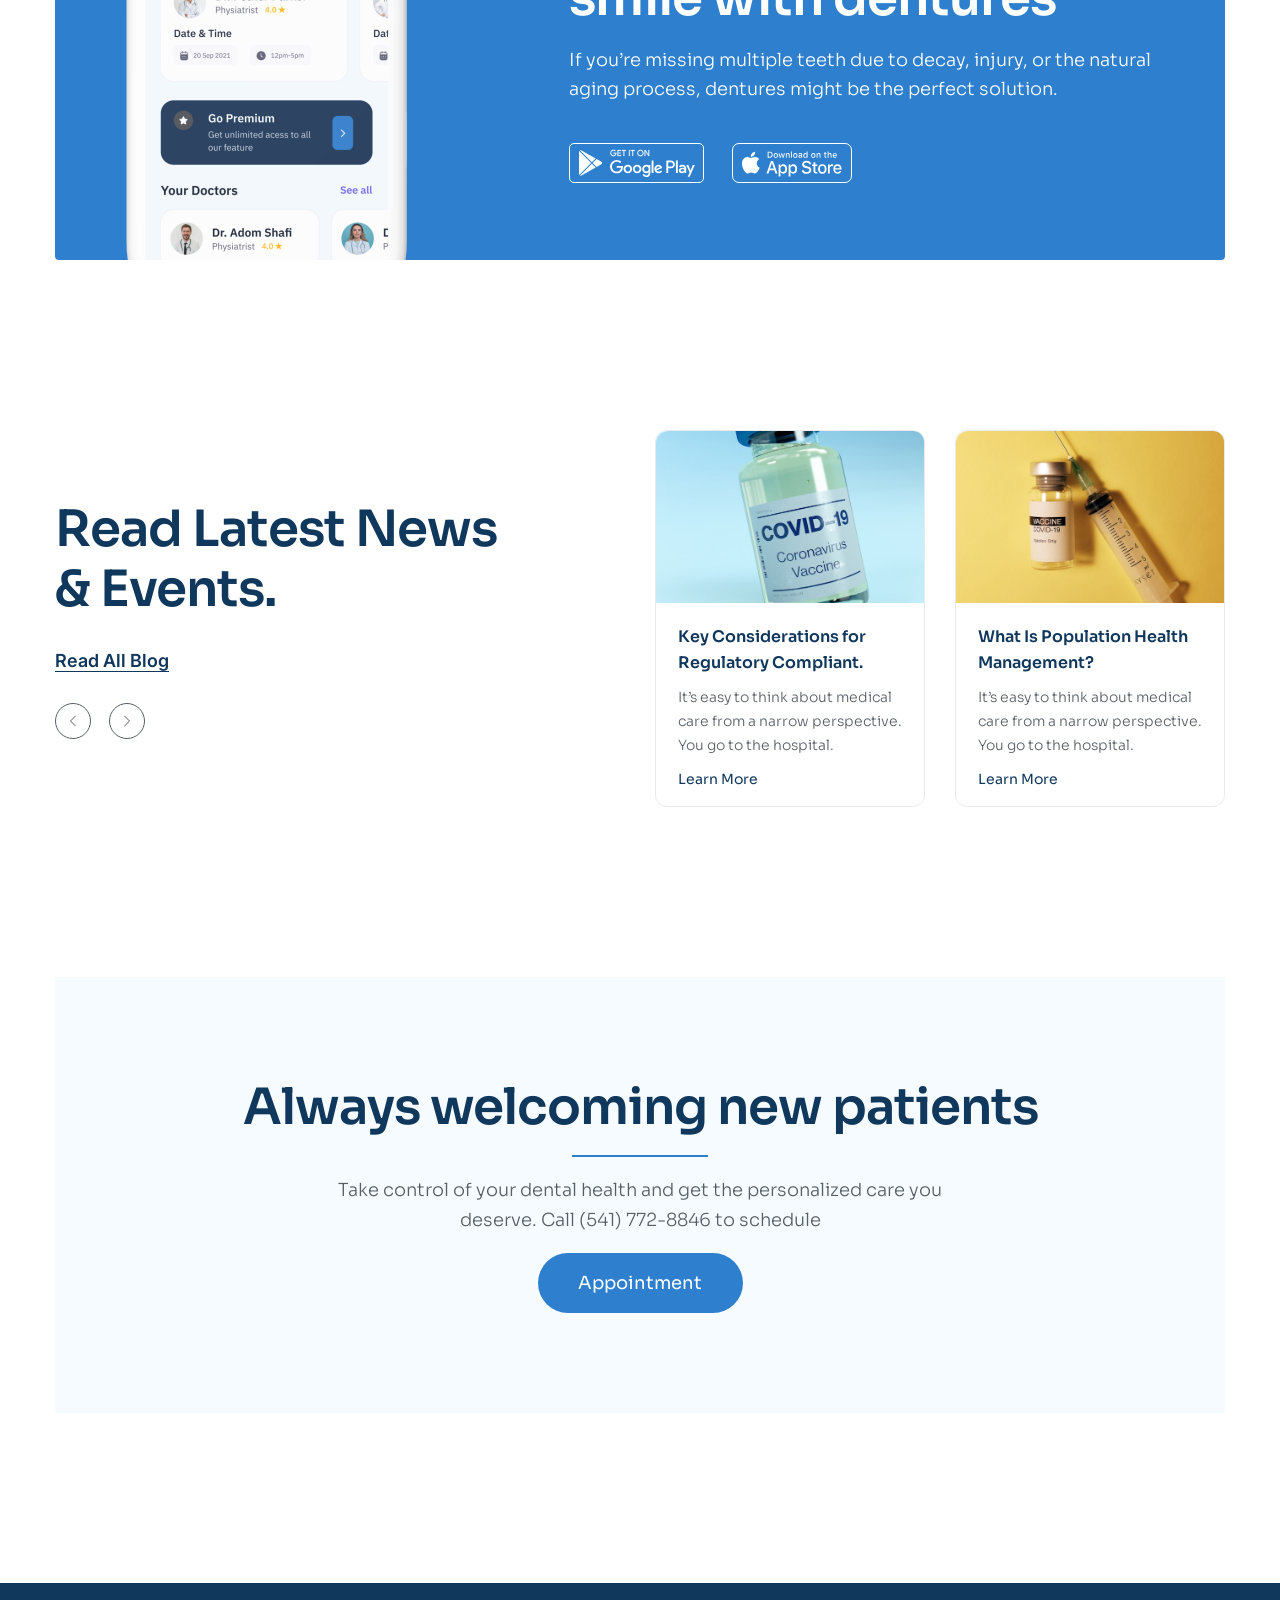
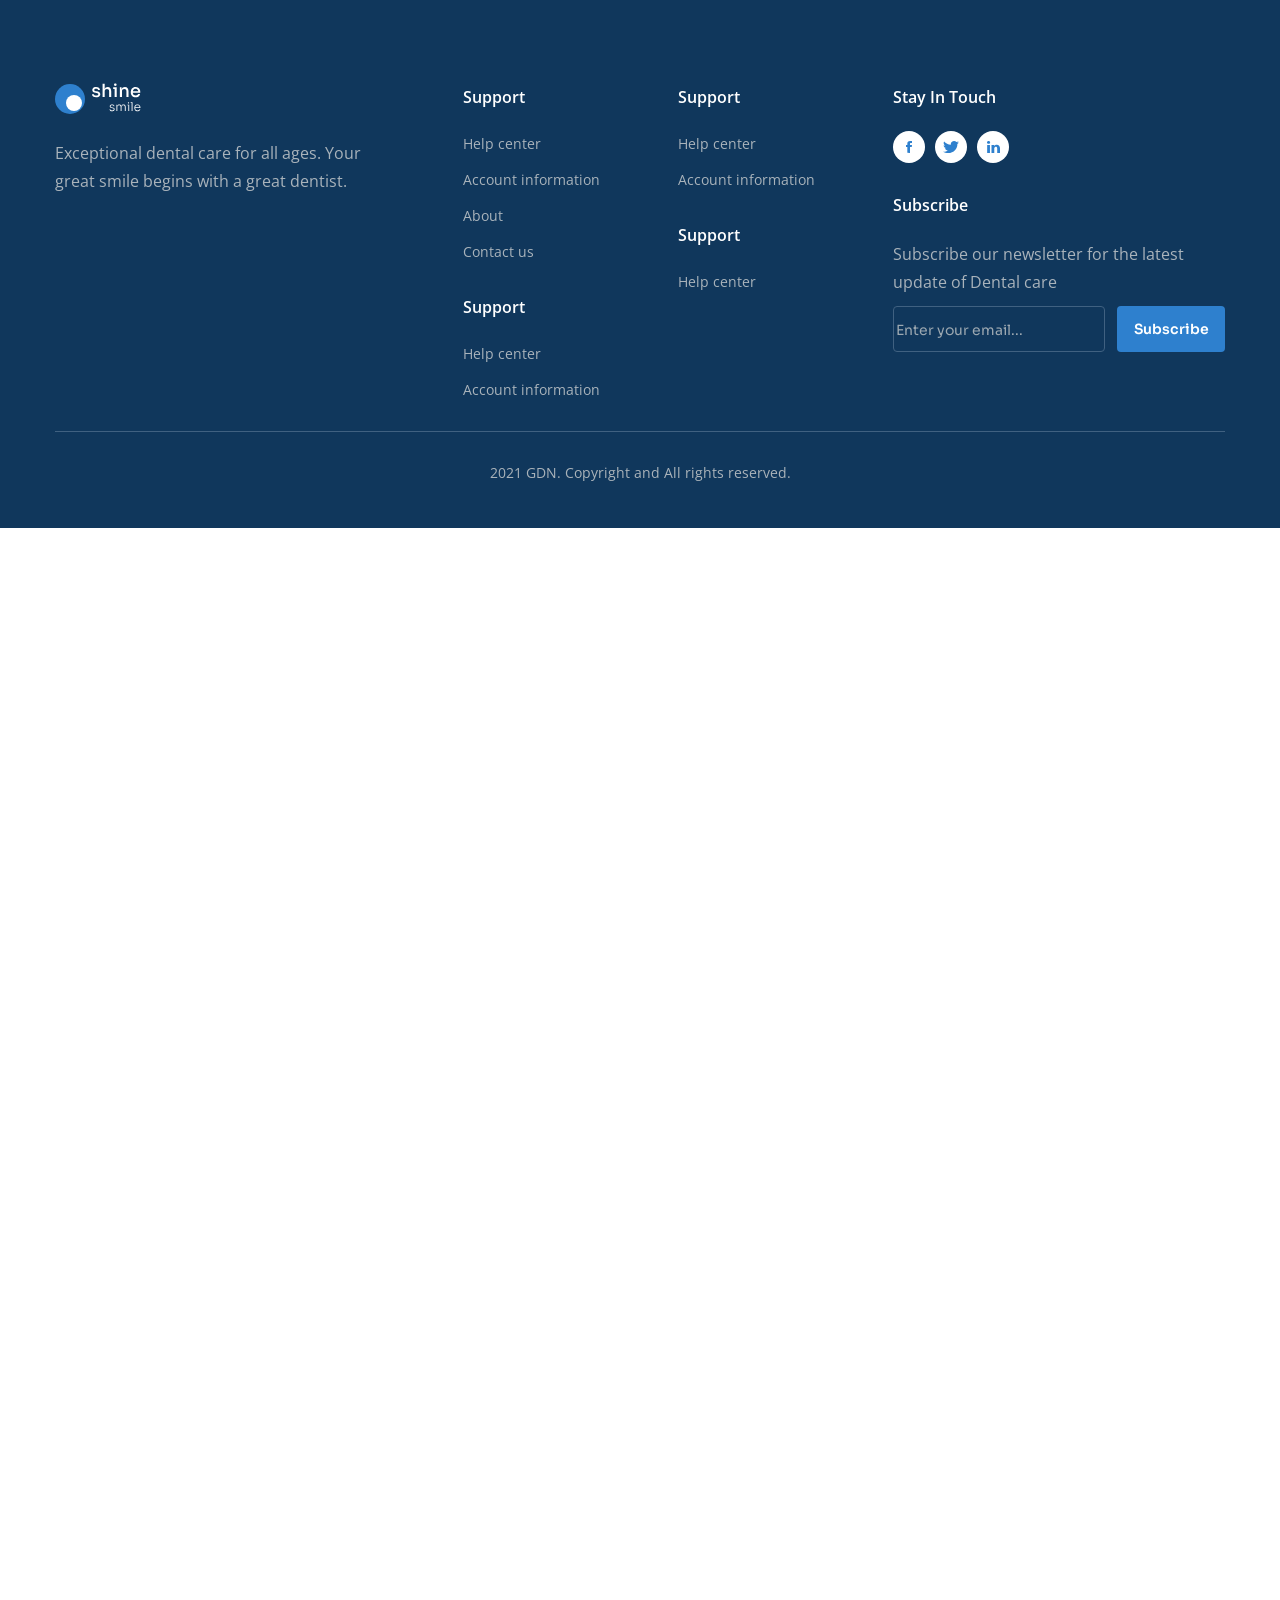
==== commit 85af1c98: "code xong dự án 3" ====
--- a/index.html
+++ b/index.html
@@ -1,349 +1,700 @@
 <!DOCTYPE html>
 <html lang="vi">
-<head>
-    <meta charset="UTF-8">
-    <meta name="viewport" content="width=device-width, initial-scale=1.0">
+  <head>
+    <meta charset="UTF-8" />
+    <meta name="viewport" content="width=device-width, initial-scale=1.0" />
     <!-- add favicon -->
-    <link rel="apple-touch-icon" sizes="57x57" href="./assets/favicon/apple-icon-57x57.png">
-    <link rel="apple-touch-icon" sizes="60x60" href="./assets/favicon/apple-icon-60x60.png">
-    <link rel="apple-touch-icon" sizes="72x72" href="./assets/favicon/apple-icon-72x72.png">
-    <link rel="apple-touch-icon" sizes="76x76" href="./assets/favicon/apple-icon-76x76.png">
-    <link rel="apple-touch-icon" sizes="114x114" href="./assets/favicon/apple-icon-114x114.png">
-    <link rel="apple-touch-icon" sizes="120x120" href="./assets/favicon/apple-icon-120x120.png">
-    <link rel="apple-touch-icon" sizes="144x144" href="./assets/favicon/apple-icon-144x144.png">
-    <link rel="apple-touch-icon" sizes="152x152" href="./assets/favicon/apple-icon-152x152.png">
-    <link rel="apple-touch-icon" sizes="180x180" href="./assets/favicon/apple-icon-180x180.png">
-    <link rel="icon" type="image/png" sizes="192x192"  href="./assets/favicon/android-icon-192x192.png">
-    <link rel="icon" type="image/png" sizes="32x32" href="./assets/favicon/favicon-32x32.png">
-    <link rel="icon" type="image/png" sizes="96x96" href="./assets/favicon/favicon-96x96.png">
-    <link rel="icon" type="image/png" sizes="16x16" href="./assets/favicon/favicon-16x16.png">
-    <link rel="manifest" href="./assets/favicon/manifest.json">
-    <meta name="msapplication-TileColor" content="#ffffff">
-    <meta name="msapplication-TileImage" content="./assets/favicon/ms-icon-144x144.png">
-    <meta name="theme-color" content="#ffffff">
+    <link
+      rel="apple-touch-icon"
+      sizes="57x57"
+      href="./assets/favicon/apple-icon-57x57.png"
+    />
+    <link
+      rel="apple-touch-icon"
+      sizes="60x60"
+      href="./assets/favicon/apple-icon-60x60.png"
+    />
+    <link
+      rel="apple-touch-icon"
+      sizes="72x72"
+      href="./assets/favicon/apple-icon-72x72.png"
+    />
+    <link
+      rel="apple-touch-icon"
+      sizes="76x76"
+      href="./assets/favicon/apple-icon-76x76.png"
+    />
+    <link
+      rel="apple-touch-icon"
+      sizes="114x114"
+      href="./assets/favicon/apple-icon-114x114.png"
+    />
+    <link
+      rel="apple-touch-icon"
+      sizes="120x120"
+      href="./assets/favicon/apple-icon-120x120.png"
+    />
+    <link
+      rel="apple-touch-icon"
+      sizes="144x144"
+      href="./assets/favicon/apple-icon-144x144.png"
+    />
+    <link
+      rel="apple-touch-icon"
+      sizes="152x152"
+      href="./assets/favicon/apple-icon-152x152.png"
+    />
+    <link
+      rel="apple-touch-icon"
+      sizes="180x180"
+      href="./assets/favicon/apple-icon-180x180.png"
+    />
+    <link
+      rel="icon"
+      type="image/png"
+      sizes="192x192"
+      href="./assets/favicon/android-icon-192x192.png"
+    />
+    <link
+      rel="icon"
+      type="image/png"
+      sizes="32x32"
+      href="./assets/favicon/favicon-32x32.png"
+    />
+    <link
+      rel="icon"
+      type="image/png"
+      sizes="96x96"
+      href="./assets/favicon/favicon-96x96.png"
+    />
+    <link
+      rel="icon"
+      type="image/png"
+      sizes="16x16"
+      href="./assets/favicon/favicon-16x16.png"
+    />
+    <link rel="manifest" href="./assets/favicon/manifest.json" />
+    <meta name="msapplication-TileColor" content="#ffffff" />
+    <meta
+      name="msapplication-TileImage"
+      content="./assets/favicon/ms-icon-144x144.png"
+    />
+    <meta name="theme-color" content="#ffffff" />
     <!-- embed font -->
-    <link rel="preconnect" href="https://fonts.googleapis.com">
-    <link rel="preconnect" href="https://fonts.gstatic.com" crossorigin>
-    <link href="https://fonts.googleapis.com/css2?family=Inter:ital,opsz,wght@0,14..32,100..900;1,14..32,100..900&family=Open+Sans:ital,wdth,wght@0,75..100,300..800;1,75..100,300..800&family=Sora:wght@100..800&display=swap" rel="stylesheet">
+    <link rel="preconnect" href="https://fonts.googleapis.com" />
+    <link rel="preconnect" href="https://fonts.gstatic.com" crossorigin />
+    <link
+      href="https://fonts.googleapis.com/css2?family=Inter:ital,opsz,wght@0,14..32,100..900;1,14..32,100..900&family=Open+Sans:ital,wdth,wght@0,75..100,300..800;1,75..100,300..800&family=Sora:wght@100..800&display=swap"
+      rel="stylesheet"
+    />
     <!-- link reset -->
-    <link rel="stylesheet" href="./assets/css/reset.css">
+    <link rel="stylesheet" href="./assets/css/reset.css" />
     <!-- link style -->
-    <link rel="stylesheet" href="./assets/css/style.css">
+    <link rel="stylesheet" href="./assets/css/style.css" />
     <title>Shine smile</title>
-</head>
-<body style="height: 10000px;">
+  </head>
+  <body style="height: 10000px">
     <!-- header -->
     <header class="header">
-        <div class="container">
-            <!-- header top -->
-            <div class="header-top">
-                <!-- logo -->
-                <a href="#!"><img src="./assets/img/icon/logo.svg" alt="shine smile" class="logo"></a>
-                <!-- nav -->
-                <div class="navbar">
-                    <ul class="navbar__list">
-                        <li class="navbar__item">
-                            <a href="#!" class="navbar__link navbar__link--active">Home</a>
-                        </li>
-                        <li class="navbar__item">
-                            <a href="#!" class="navbar__link">Services</a>
-                        </li>
-                        <li class="navbar__item">
-                            <a href="#!" class="navbar__link">About</a>
-                        </li>
-                        <li class="navbar__item">
-                            <a href="#!" class="navbar__link">Doctors</a>
-                        </li>
-                    </ul>
-                </div>
-                <!-- cta action -->
-                <div class="header__action">
-                    <a href="#!" class="header__action--login">Log In</a>
-                    <a href="#!" class="btn header__action--signup">Sign Up</a>
-                </div>
+      <div class="container">
+        <!-- header top -->
+        <div class="header-top">
+          <!-- logo -->
+          <a href="#!"
+            ><img
+              src="./assets/img/icon/logo.svg"
+              alt="shine smile"
+              class="logo"
+          /></a>
+          <!-- nav -->
+          <div class="navbar">
+            <ul class="navbar__list">
+              <li class="navbar__item">
+                <a href="#!" class="navbar__link navbar__link--active">Home</a>
+              </li>
+              <li class="navbar__item">
+                <a href="#!" class="navbar__link">Services</a>
+              </li>
+              <li class="navbar__item">
+                <a href="#!" class="navbar__link">About</a>
+              </li>
+              <li class="navbar__item">
+                <a href="#!" class="navbar__link">Doctors</a>
+              </li>
+            </ul>
+          </div>
+          <!-- cta action -->
+          <div class="header__action">
+            <a href="#!" class="header__action--login">Log In</a>
+            <a href="#!" class="btn header__action--signup">Sign Up</a>
+          </div>
+        </div>
+        <!-- hero -->
+        <section class="hero">
+          <!-- hero left -->
+          <section class="hero__content">
+            <h1 class="hero__heading">Exceptional dental care for all ages.</h1>
+            <p class="hero__desc">
+              Exceptional dental care for all ages. Your great smile begins with
+              a great dentist.
+            </p>
+            <div class="hero__row">
+              <a href="" class="btn">Book Online</a>
+              <span class="hero__phone">or call (123) 456-7890</span>
             </div>
-            <!-- hero -->
-            <section class="hero">
-                <!-- hero left -->
-                <section class="hero__content">
-                    <h1 class="hero__heading">Exceptional dental care for all ages.</h1>
-                    <p class="hero__desc">Exceptional dental care for all ages. Your great smile begins with a great dentist.</p>
-                    <div class="hero__row">
-                        <a href="" class="btn">Book Online</a>
-                        <span class="hero__phone">or call (123) 456-7890</span>
-                    </div>
-                </section>
-                <!-- hero right -->
-                <div class="hero__media">
-                    <figure class="hero__images">
-                        <img src="./assets/img/photo/hero-1.jpg" alt="Exceptional dental care for all ages." class="hero__img hero__img--large">
-                        <img src="./assets/img/photo/hero-2.jpg" alt="Exceptional dental care for all ages." class="hero__img hero__img--small">
-                    </figure>
-                </div>
-            </section>
-        </div>
+          </section>
+          <!-- hero right -->
+          <div class="hero__media">
+            <figure class="hero__images">
+              <img
+                src="./assets/img/photo/hero-1.jpg"
+                alt="Exceptional dental care for all ages."
+                class="hero__img hero__img--large"
+              />
+              <img
+                src="./assets/img/photo/hero-2.jpg"
+                alt="Exceptional dental care for all ages."
+                class="hero__img hero__img--small"
+              />
+            </figure>
+          </div>
+        </section>
+      </div>
     </header>
     <!-- main -->
     <main>
-        <!-- service -->
-        <section class="service">
-            <div class="container">
-                <h2 class="service__heading section-heading">Our services</h2>
-                <p class="service__desc section-desc">Exceptional dental care for all ages. Your great smile begins with a great dentist.</p>
-                <div class="service__row">
-                    <!-- service left -->
-                    <figure><img src="./assets/img/photo/hero-1.jpg" alt="Our services" class="service__img"></figure>
-                    <!-- service right -->
-                    <div class="service__list">
-                        <!-- item 1 -->
-                        <section class="service-item">
-                            <div class="service-item__icon">
-                                <svg xmlns="http://www.w3.org/2000/svg" width="22" height="24" viewBox="0 0 22 24" fill="none">
-                                    <path d="M20.3598 2.63964C17.9506 -0.556131 14.2772 -0.568132 11.2481 1.10682C11.001 1.24657 10.7219 1.31411 10.4406 1.30222C10.1592 1.29033 9.88633 1.19945 9.65105 1.03931C8.49552 0.245717 7.29036 -0.316477 5.13904 0.207462C0.623408 1.3071 0 4.90379 0 8.99816C0.0797353 12.1602 0.500857 15.3032 1.25551 18.3683C2.11836 22.0168 3.90382 24 5.43354 24C6.96326 24 7.00963 22.2204 7.00963 20.8016C7.00963 19.2009 7.39505 14.8009 10.8642 14.8009C13.5317 14.8009 14.3333 18.4013 14.3333 20.8016C14.3329 23.095 15.1722 24 16.6628 24C19.5267 24 20.9796 15.3938 21.3719 13.1237C21.7642 10.8535 22.9882 6.12569 20.3598 2.63964Z" fill="currentColor"/>
-                                    </svg>
-                            </div>
-                            <div class="service-item__body">
-                                <div class="service-item__heading">
-                                    Oral Surgery
-                                </div>
-                                <div class="service-item__desc">
-                                    Everything you expect and then some. Cleanings, fillings, and x-rays.
-                                </div>
-                            </div>
-                        </section>
-                        <!-- item 2 -->
-                        <section class="service-item">
-                            <div class="service-item__icon">
-                                <svg xmlns="http://www.w3.org/2000/svg" width="22" height="24" viewBox="0 0 22 24" fill="none">
-                                    <path d="M20.3598 2.63964C17.9506 -0.556131 14.2772 -0.568132 11.2481 1.10682C11.001 1.24657 10.7219 1.31411 10.4406 1.30222C10.1592 1.29033 9.88633 1.19945 9.65105 1.03931C8.49552 0.245717 7.29036 -0.316477 5.13904 0.207462C0.623408 1.3071 0 4.90379 0 8.99816C0.0797353 12.1602 0.500857 15.3032 1.25551 18.3683C2.11836 22.0168 3.90382 24 5.43354 24C6.96326 24 7.00963 22.2204 7.00963 20.8016C7.00963 19.2009 7.39505 14.8009 10.8642 14.8009C13.5317 14.8009 14.3333 18.4013 14.3333 20.8016C14.3329 23.095 15.1722 24 16.6628 24C19.5267 24 20.9796 15.3938 21.3719 13.1237C21.7642 10.8535 22.9882 6.12569 20.3598 2.63964Z" fill="currentColor"/>
-                                    </svg>
-                            </div>
-                            <div class="service-item__body">
-                                <div class="service-item__heading">
-                                    Wisdom Teeth Removal
-                                </div>
-                                <div class="service-item__desc">
-                                    Everything you expect and then some. Cleanings, fillings, and x-rays.
-                                </div>
-                            </div>
-                        </section>
-                        <!-- item 3 -->
-                        <section class="service-item">
-                            <div class="service-item__icon">
-                                <svg xmlns="http://www.w3.org/2000/svg" width="22" height="24" viewBox="0 0 22 24" fill="none">
-                                    <path d="M20.3598 2.63964C17.9506 -0.556131 14.2772 -0.568132 11.2481 1.10682C11.001 1.24657 10.7219 1.31411 10.4406 1.30222C10.1592 1.29033 9.88633 1.19945 9.65105 1.03931C8.49552 0.245717 7.29036 -0.316477 5.13904 0.207462C0.623408 1.3071 0 4.90379 0 8.99816C0.0797353 12.1602 0.500857 15.3032 1.25551 18.3683C2.11836 22.0168 3.90382 24 5.43354 24C6.96326 24 7.00963 22.2204 7.00963 20.8016C7.00963 19.2009 7.39505 14.8009 10.8642 14.8009C13.5317 14.8009 14.3333 18.4013 14.3333 20.8016C14.3329 23.095 15.1722 24 16.6628 24C19.5267 24 20.9796 15.3938 21.3719 13.1237C21.7642 10.8535 22.9882 6.12569 20.3598 2.63964Z" fill="currentColor"/>
-                                    </svg>
-                            </div>
-                            <div class="service-item__body">
-                                <div class="service-item__heading">
-                                    Preventative Dentistry
-                                </div>
-                                <div class="service-item__desc">
-                                    Everything you expect and then some. Cleanings, fillings, and x-rays.
-                                </div>
-                            </div>
-                        </section>
-                        <a href="#!" class="btn service__btn">All Services</a>
-                    </div>
+      <!-- service -->
+      <section class="service">
+        <div class="container">
+          <h2 class="service__heading section-heading">Our services</h2>
+          <p class="service__desc section-desc">
+            Exceptional dental care for all ages. Your great smile begins with a
+            great dentist.
+          </p>
+          <div class="service__row">
+            <!-- service left -->
+            <figure>
+              <img
+                src="./assets/img/photo/hero-1.jpg"
+                alt="Our services"
+                class="service__img"
+              />
+            </figure>
+            <!-- service right -->
+            <div class="service__list">
+              <!-- item 1 -->
+              <section class="service-item">
+                <div class="service-item__icon">
+                  <svg
+                    xmlns="http://www.w3.org/2000/svg"
+                    width="22"
+                    height="24"
+                    viewBox="0 0 22 24"
+                    fill="none"
+                  >
+                    <path
+                      d="M20.3598 2.63964C17.9506 -0.556131 14.2772 -0.568132 11.2481 1.10682C11.001 1.24657 10.7219 1.31411 10.4406 1.30222C10.1592 1.29033 9.88633 1.19945 9.65105 1.03931C8.49552 0.245717 7.29036 -0.316477 5.13904 0.207462C0.623408 1.3071 0 4.90379 0 8.99816C0.0797353 12.1602 0.500857 15.3032 1.25551 18.3683C2.11836 22.0168 3.90382 24 5.43354 24C6.96326 24 7.00963 22.2204 7.00963 20.8016C7.00963 19.2009 7.39505 14.8009 10.8642 14.8009C13.5317 14.8009 14.3333 18.4013 14.3333 20.8016C14.3329 23.095 15.1722 24 16.6628 24C19.5267 24 20.9796 15.3938 21.3719 13.1237C21.7642 10.8535 22.9882 6.12569 20.3598 2.63964Z"
+                      fill="currentColor"
+                    />
+                  </svg>
                 </div>
+                <div class="service-item__body">
+                  <div class="service-item__heading">Oral Surgery</div>
+                  <div class="service-item__desc">
+                    Everything you expect and then some. Cleanings, fillings,
+                    and x-rays.
+                  </div>
+                </div>
+              </section>
+              <!-- item 2 -->
+              <section class="service-item">
+                <div class="service-item__icon">
+                  <svg
+                    xmlns="http://www.w3.org/2000/svg"
+                    width="22"
+                    height="24"
+                    viewBox="0 0 22 24"
+                    fill="none"
+                  >
+                    <path
+                      d="M20.3598 2.63964C17.9506 -0.556131 14.2772 -0.568132 11.2481 1.10682C11.001 1.24657 10.7219 1.31411 10.4406 1.30222C10.1592 1.29033 9.88633 1.19945 9.65105 1.03931C8.49552 0.245717 7.29036 -0.316477 5.13904 0.207462C0.623408 1.3071 0 4.90379 0 8.99816C0.0797353 12.1602 0.500857 15.3032 1.25551 18.3683C2.11836 22.0168 3.90382 24 5.43354 24C6.96326 24 7.00963 22.2204 7.00963 20.8016C7.00963 19.2009 7.39505 14.8009 10.8642 14.8009C13.5317 14.8009 14.3333 18.4013 14.3333 20.8016C14.3329 23.095 15.1722 24 16.6628 24C19.5267 24 20.9796 15.3938 21.3719 13.1237C21.7642 10.8535 22.9882 6.12569 20.3598 2.63964Z"
+                      fill="currentColor"
+                    />
+                  </svg>
+                </div>
+                <div class="service-item__body">
+                  <div class="service-item__heading">Wisdom Teeth Removal</div>
+                  <div class="service-item__desc">
+                    Everything you expect and then some. Cleanings, fillings,
+                    and x-rays.
+                  </div>
+                </div>
+              </section>
+              <!-- item 3 -->
+              <section class="service-item">
+                <div class="service-item__icon">
+                  <svg
+                    xmlns="http://www.w3.org/2000/svg"
+                    width="22"
+                    height="24"
+                    viewBox="0 0 22 24"
+                    fill="none"
+                  >
+                    <path
+                      d="M20.3598 2.63964C17.9506 -0.556131 14.2772 -0.568132 11.2481 1.10682C11.001 1.24657 10.7219 1.31411 10.4406 1.30222C10.1592 1.29033 9.88633 1.19945 9.65105 1.03931C8.49552 0.245717 7.29036 -0.316477 5.13904 0.207462C0.623408 1.3071 0 4.90379 0 8.99816C0.0797353 12.1602 0.500857 15.3032 1.25551 18.3683C2.11836 22.0168 3.90382 24 5.43354 24C6.96326 24 7.00963 22.2204 7.00963 20.8016C7.00963 19.2009 7.39505 14.8009 10.8642 14.8009C13.5317 14.8009 14.3333 18.4013 14.3333 20.8016C14.3329 23.095 15.1722 24 16.6628 24C19.5267 24 20.9796 15.3938 21.3719 13.1237C21.7642 10.8535 22.9882 6.12569 20.3598 2.63964Z"
+                      fill="currentColor"
+                    />
+                  </svg>
+                </div>
+                <div class="service-item__body">
+                  <div class="service-item__heading">
+                    Preventative Dentistry
+                  </div>
+                  <div class="service-item__desc">
+                    Everything you expect and then some. Cleanings, fillings,
+                    and x-rays.
+                  </div>
+                </div>
+              </section>
+              <a href="#!" class="btn service__btn">All Services</a>
             </div>
-        </section>
-        <!-- work -->
-        <section class="work">
-            <div class="container">
-                <h2 class="section-heading">How it works</h2>
-                <p class="section-desc work__desc">Exceptional dental care for all ages. Your great smile begins with a great dentist.</p>
-                <div class="work__list">
-                    <!-- work item 1 -->
-                    <section class="work-item">
-                        <img src="./assets/img/icon/Orion_search.svg" alt="#!" class="work-item__icon">
-                        <h3 class="work-item__heading">Search doctor</h3>
-                        <p class="work-item__desc">Search a doctor by education, qualifications or experience-contact for inquiry.</p>
-                        <a href="#!" class="work-item__more">Learn More</a>
-                    </section>
+          </div>
+        </div>
+      </section>
+      <!-- work -->
+      <section class="work">
+        <div class="container">
+          <h2 class="section-heading">How it works</h2>
+          <p class="section-desc work__desc">
+            Exceptional dental care for all ages. Your great smile begins with a
+            great dentist.
+          </p>
+          <div class="work__list">
+            <!-- work item 1 -->
+            <section class="work-item">
+              <img
+                src="./assets/img/icon/Orion_search.svg"
+                alt="#!"
+                class="work-item__icon"
+              />
+              <h3 class="work-item__heading">Search doctor</h3>
+              <p class="work-item__desc">
+                Search a doctor by education, qualifications or
+                experience-contact for inquiry.
+              </p>
+              <a href="#!" class="work-item__more">Learn More</a>
+            </section>
 
-                    <!-- work item 2 -->
-                    <section class="work-item">
-                        <img src="./assets/img/icon/Orion_find-user.svg" alt="#!" class="work-item__icon">
-                        <h3 class="work-item__heading">Find best doctor</h3>
-                        <p class="work-item__desc">Search a doctor by education, qualifications or experience-contact for inquiry.</p>
-                        <a href="#!" class="work-item__more">Learn More</a>
-                    </section>
+            <!-- work item 2 -->
+            <section class="work-item">
+              <img
+                src="./assets/img/icon/Orion_find-user.svg"
+                alt="#!"
+                class="work-item__icon"
+              />
+              <h3 class="work-item__heading">Find best doctor</h3>
+              <p class="work-item__desc">
+                Search a doctor by education, qualifications or
+                experience-contact for inquiry.
+              </p>
+              <a href="#!" class="work-item__more">Learn More</a>
+            </section>
 
-                    <!-- work item 3 -->
-                    <section class="work-item">
-                        <img src="./assets/img/icon/Orion_first-aid-kit.svg" alt="#!" class="work-item__icon">
-                        <h3 class="work-item__heading">Get treatment</h3>
-                        <p class="work-item__desc">Search a doctor by education, qualifications or experience-contact for inquiry.</p>
-                        <a href="#!" class="work-item__more">Learn More</a>
-                    </section>
-                </div>
+            <!-- work item 3 -->
+            <section class="work-item">
+              <img
+                src="./assets/img/icon/Orion_first-aid-kit.svg"
+                alt="#!"
+                class="work-item__icon"
+              />
+              <h3 class="work-item__heading">Get treatment</h3>
+              <p class="work-item__desc">
+                Search a doctor by education, qualifications or
+                experience-contact for inquiry.
+              </p>
+              <a href="#!" class="work-item__more">Learn More</a>
+            </section>
+          </div>
+        </div>
+      </section>
+      <!-- about -->
+      <section class="about">
+        <div class="container">
+          <div class="about-row">
+            <!-- about left -->
+            <div class="about__media">
+              <figure class="about__img">
+                <img
+                  src="./assets/img/photo/hero-1.jpg"
+                  alt=""
+                  class="about__img--big"
+                />
+                <img
+                  src="./assets/img/photo/hero-2.jpg"
+                  alt=""
+                  class="about__img--small"
+                />
+              </figure>
             </div>
-        </section>
-        <!-- about -->
-        <section class="about">
-            <div class="container">
-                <div class="about-row">
-                    <!-- about left -->
-                    <div class="about__media">
-                        <figure class="about__img">
-                            <img src="./assets/img/photo/hero-1.jpg" alt="" class="about__img--big">
-                            <img src="./assets/img/photo/hero-2.jpg" alt="" class="about__img--small">
-                        </figure>
-                    </div>
-                    <!-- about right -->
-                    <section class="about-content">
-                        <h2 class="section-heading">Take back your smile with shine.</h2>
-                        <p class="section-desc">If you’re missing multiple teeth due to decay, injury, or the natural aging process, dentures might be the perfect solution.</p>
-                        <a href="#!" class="btn about-content__btn">Learn More</a>
-                    </section>
-                </div>
+            <!-- about right -->
+            <section class="about-content">
+              <h2 class="section-heading">Take back your smile with shine.</h2>
+              <p class="section-desc">
+                If you’re missing multiple teeth due to decay, injury, or the
+                natural aging process, dentures might be the perfect solution.
+              </p>
+              <a href="#!" class="btn about-content__btn">Learn More</a>
+            </section>
+          </div>
+        </div>
+      </section>
+      <!-- team -->
+      <section class="team">
+        <div class="container">
+          <div class="team-header">
+            <h2 class="section-heading">Our virtual dentist</h2>
+            <a href="#!" class="btn team__cta">Meet our dentist</a>
+          </div>
+
+          <div class="team__list">
+            <!-- item 1 -->
+            <article class="team-item">
+              <div class="team-item__img-bg">
+                <img
+                  src="./assets/img/photo/doc1.png"
+                  alt=""
+                  class="team-item__thumb"
+                />
+              </div>
+              <h3 class="team-item__name">Dr. Essence Page</h3>
+              <p class="team-item__desc">DDS, California - Linda University</p>
+            </article>
+            <!-- item 2 -->
+            <article class="team-item">
+              <div class="team-item__img-bg">
+                <img
+                  src="./assets/img/photo/doc2.png"
+                  alt=""
+                  class="team-item__thumb"
+                />
+              </div>
+              <h3 class="team-item__name">Dr. Essence Page</h3>
+              <p class="team-item__desc">DDS, California - Linda University</p>
+            </article>
+            <!-- item 3 -->
+            <article class="team-item">
+              <div class="team-item__img-bg">
+                <img
+                  src="./assets/img/photo/doc3.png"
+                  alt=""
+                  class="team-item__thumb"
+                />
+              </div>
+              <h3 class="team-item__name">Dr. Essence Page</h3>
+              <p class="team-item__desc">DDS, California - Linda University</p>
+            </article>
+            <!-- item 4 -->
+            <article class="team-item">
+              <div class="team-item__img-bg">
+                <img
+                  src="./assets/img/photo/doc4.png"
+                  alt=""
+                  class="team-item__thumb"
+                />
+              </div>
+              <h3 class="team-item__name">Dr. Essence Page</h3>
+              <p class="team-item__desc">DDS, California - Linda University</p>
+            </article>
+          </div>
+
+          <div class="control team__control">
+            <!-- prev -->
+            <button class="control__btn">
+              <svg
+                class="control-icon"
+                xmlns="http://www.w3.org/2000/svg"
+                width="6"
+                height="12"
+                viewBox="0 0 6 12"
+                fill="none"
+              >
+                <path
+                  d="M5.5 1L0.5 6L5.5 11"
+                  stroke="#575F66"
+                  stroke-linecap="round"
+                  stroke-linejoin="round"
+                />
+              </svg>
+            </button>
+            <!-- next -->
+            <button class="control__btn">
+              <svg
+                class="control-icon control-icon--next"
+                xmlns="http://www.w3.org/2000/svg"
+                width="6"
+                height="12"
+                viewBox="0 0 6 12"
+                fill="none"
+              >
+                <path
+                  d="M5.5 1L0.5 6L5.5 11"
+                  stroke="#575F66"
+                  stroke-linecap="round"
+                  stroke-linejoin="round"
+                />
+              </svg>
+            </button>
+          </div>
+        </div>
+      </section>
+      <!-- install mobile -->
+      <section class="install">
+        <div class="container">
+          <div class="install__inner">
+            <!-- install left -->
+            <figure>
+              <img
+                src="./assets/img/photo/Rectangle.png"
+                alt="#!"
+                class="install__img"
+              />
+            </figure>
+            <!-- install right -->
+            <section class="install__content">
+              <h2 class="section-heading install__heading">
+                Take back your smile with dentures
+              </h2>
+              <p class="install__desc">
+                If you’re missing multiple teeth due to decay, injury, or the
+                natural aging process, dentures might be the perfect solution.
+              </p>
+              <div class="install__row">
+                <a href="#!"
+                  ><img
+                    src="./assets/img/icon/google-play.svg"
+                    alt=""
+                    class="install__btn-img"
+                /></a>
+                <a href="#!"
+                  ><img
+                    src="./assets/img/icon/app-store.svg"
+                    alt=""
+                    class="install__btn-img"
+                /></a>
+              </div>
+            </section>
+          </div>
+        </div>
+      </section>
+      <!-- blog -->
+      <section class="blog">
+        <div class="container">
+          <div class="blog__inner">
+            <!-- left blog -->
+            <section class="blog__content">
+              <h2 class="section-heading blog__heading">
+                Read Latest News & Events.
+              </h2>
+              <a href="" class="blog__more">Read All Blog</a>
+              <div class="control blog__control">
+                <!-- prev -->
+                <button class="control__btn">
+                  <svg
+                    class="control-icon"
+                    xmlns="http://www.w3.org/2000/svg"
+                    width="6"
+                    height="12"
+                    viewBox="0 0 6 12"
+                    fill="none"
+                  >
+                    <path
+                      d="M5.5 1L0.5 6L5.5 11"
+                      stroke="#575F66"
+                      stroke-linecap="round"
+                      stroke-linejoin="round"
+                    />
+                  </svg>
+                </button>
+                <!-- next -->
+                <button class="control__btn">
+                  <svg
+                    class="control-icon control-icon--next"
+                    xmlns="http://www.w3.org/2000/svg"
+                    width="6"
+                    height="12"
+                    viewBox="0 0 6 12"
+                    fill="none"
+                  >
+                    <path
+                      d="M5.5 1L0.5 6L5.5 11"
+                      stroke="#575F66"
+                      stroke-linecap="round"
+                      stroke-linejoin="round"
+                    />
+                  </svg>
+                </button>
+              </div>
+            </section>
+            <!-- right blog -->
+            <div class="blog__list">
+              <!-- item 1 -->
+              <article class="blog-item">
+                <figure class="blog-item__wrap">
+                  <img
+                    src="./assets/img/photo/vac1.jpg"
+                    alt="Key Considerations for Regulatory Compliant."
+                    class="blog-item__thumb"
+                  />
+                </figure>
+                <section class="blog-item__body">
+                  <h3>
+                    <a href="" class="blog-item__heading"
+                      >Key Considerations for Regulatory Compliant.</a
+                    >
+                  </h3>
+                  <p class="blog-item__desc">
+                    It’s easy to think about medical care from a narrow
+                    perspective. You go to the hospital.
+                  </p>
+                  <a href="" class="blog-item__more">Learn More</a>
+                </section>
+              </article>
+              <!-- item 2 -->
+              <article class="blog-item">
+                <figure class="blog-item__wrap">
+                  <img
+                    src="./assets/img/photo/vac2.jpg"
+                    alt="Key Considerations for Regulatory Compliant."
+                    class="blog-item__thumb"
+                  />
+                </figure>
+                <section class="blog-item__body">
+                  <h3>
+                    <a href="" class="blog-item__heading"
+                      >What Is Population Health Management?</a
+                    >
+                  </h3>
+                  <p class="blog-item__desc">
+                    It’s easy to think about medical care from a narrow
+                    perspective. You go to the hospital.
+                  </p>
+                  <a href="" class="blog-item__more">Learn More</a>
+                </section>
+              </article>
             </div>
-        </section>
-        <!-- team -->
-        <section class="team">
-            <div class="container">
-                <div class="team-header">
-                    <h2 class="section-heading">Our virtual dentist</h2>
-                    <a href="#!" class="btn team__cta">Meet our dentist</a>
-                </div>
-
-                <div class="team__list">
-                    <!-- item 1 -->
-                    <article class="team-item">
-                        <div class="team-item__img-bg">
-                            <img src="./assets/img/photo/doc1.png" alt="" class="team-item__thumb">
-                        </div>
-                        <h3 class="team-item__name">Dr. Essence Page</h3>
-                        <p class="team-item__desc">DDS, California - Linda University</p>
-                    </article>
-                    <!-- item 2 -->
-                    <article class="team-item">
-                        <div class="team-item__img-bg">
-                            <img src="./assets/img/photo/doc2.png" alt="" class="team-item__thumb">
-                        </div>
-                        <h3 class="team-item__name">Dr. Essence Page</h3>
-                        <p class="team-item__desc">DDS, California - Linda University</p>
-                    </article>
-                    <!-- item 3 -->
-                    <article class="team-item">
-                        <div class="team-item__img-bg">
-                            <img src="./assets/img/photo/doc3.png" alt="" class="team-item__thumb">
-                        </div>
-                        <h3 class="team-item__name">Dr. Essence Page</h3>
-                        <p class="team-item__desc">DDS, California - Linda University</p>
-                    </article>
-                    <!-- item 4 -->
-                    <article class="team-item">
-                        <div class="team-item__img-bg">
-                            <img src="./assets/img/photo/doc4.png" alt="" class="team-item__thumb">
-                        </div>
-                        <h3 class="team-item__name">Dr. Essence Page</h3>
-                        <p class="team-item__desc">DDS, California - Linda University</p>
-                    </article>
-                </div>
-
-                <div class="control team__control">
-                    <!-- prev -->
-                    <button class="control__btn">
-                        <svg class="control-icon" xmlns="http://www.w3.org/2000/svg" width="6" height="12" viewBox="0 0 6 12" fill="none">
-                            <path d="M5.5 1L0.5 6L5.5 11" stroke="#575F66" stroke-linecap="round" stroke-linejoin="round"/>
-                        </svg>
-                    </button>
-                    <!-- next -->
-                    <button class="control__btn">
-                        <svg class="control-icon control-icon--next" xmlns="http://www.w3.org/2000/svg" width="6" height="12" viewBox="0 0 6 12" fill="none">
-                            <path d="M5.5 1L0.5 6L5.5 11" stroke="#575F66" stroke-linecap="round" stroke-linejoin="round"/>
-                        </svg>
-                    </button>
-                </div>
+          </div>
+        </div>
+      </section>
+      <!-- appointment -->
+      <section class="appointment">
+        <div class="container">
+          <div class="appointment__inner">
+            <h2 class="section-heading appointment__heading">
+              Always welcoming new patients
+            </h2>
+            <p class="section-desc appointment__desc">
+              Take control of your dental health and get the personalized care
+              you deserve. Call (541) 772-8846 to schedule
+            </p>
+            <a href="" class="btn appointment__btn">Appointment</a>
+          </div>
+        </div>
+      </section>
+    </main>
+    <!-- footer -->
+    <footer class="footer">
+      <div class="container">
+        <!-- top footer -->
+        <div class="footer__top">
+          <!-- footer 1 -->
+          <div class="footer__column">
+            <a href="#!"
+              ><img
+                src="./assets/img/icon/logo.svg"
+                alt="shine smile"
+                class="logo"
+              />
+            </a>
+            <p class="footer__desc">
+              Exceptional dental care for all ages. Your great smile begins with
+              a great dentist.
+            </p>
+          </div>
+          <!-- footer 2 -->
+          <div class="footer__column">
+            <h3 class="footer__heading">Support</h3>
+            <ul class="footer__list">
+              <li class="footer__item">
+                <a href="#!" class="footer__link">Help center</a>
+              </li>
+              <li class="footer__item">
+                <a href="#!" class="footer__link">Account information</a>
+              </li>
+              <li class="footer__item">
+                <a href="#!" class="footer__link">About</a>
+              </li>
+              <li class="footer__item">
+                <a href="#!" class="footer__link">Contact us</a>
+              </li>
+            </ul>
+            <h3 class="footer__heading">Support</h3>
+            <ul class="footer__list">
+              <li class="footer__item">
+                <a href="#!" class="footer__link">Help center</a>
+              </li>
+              <li class="footer__item">
+                <a href="#!" class="footer__link">Account information</a>
+              </li>
+            </ul>
+          </div>
+          <!-- footer 3 -->
+          <div class="footer__column">
+            <h3 class="footer__heading">Support</h3>
+            <ul class="footer__list">
+              <li class="footer__item">
+                <a href="#!" class="footer__link">Help center</a>
+              </li>
+              <li class="footer__item">
+                <a href="#!" class="footer__link">Account information</a>
+              </li>
+            </ul>
+            <h3 class="footer__heading">Support</h3>
+            <ul class="footer__list">
+              <li class="footer__item">
+                <a href="#!" class="footer__link">Help center</a>
+              </li>
+            </ul>
+          </div>
+          <!-- footer 4 -->
+          <div class="footer__column">
+            <h3 class="footer__heading">Stay In Touch</h3>
+            <div class="footer__social">
+              <a href="" class="footer__social-btn">
+                <svg xmlns="http://www.w3.org/2000/svg" width="6" height="12" viewBox="0 0 6 12" fill="none">
+                    <path d="M3.98981 11.9358V6.0302H5.76473L6 3.9517H3.98981L3.9928 2.91132C3.9928 2.3692 4.0477 2.07885 4.87783 2.07885H5.98755V0H4.21224C2.07977 0 1.32931 1.00825 1.32931 2.70405V3.95186H0V6.03055H1.32931V11.8521C1.84718 11.9489 2.38257 12 2.93075 12C3.28487 12 3.63863 11.9786 3.98981 11.9358Z" fill="currentColor"/>
+                  </svg></a
+              ><a href="" class="footer__social-btn"><svg xmlns="http://www.w3.org/2000/svg" width="16" height="12" viewBox="0 0 16 12" fill="none">
+                <path d="M16 1.42062C15.405 1.66154 14.771 1.82123 14.11 1.89877C14.79 1.524 15.309 0.935077 15.553 0.225231C14.919 0.574154 14.219 0.820615 13.473 0.958154C12.871 0.366462 12.013 0 11.077 0C9.261 0 7.799 1.36062 7.799 3.02862C7.799 3.26862 7.821 3.49938 7.875 3.71908C5.148 3.59631 2.735 2.38985 1.114 0.552C0.831 1.00523 0.665 1.524 0.665 2.08246C0.665 3.13108 1.25 4.06062 2.122 4.59877C1.595 4.58954 1.078 4.44831 0.64 4.22585C0.64 4.23508 0.64 4.24708 0.64 4.25908C0.64 5.73046 1.777 6.95262 3.268 7.23415C3.001 7.30154 2.71 7.33385 2.408 7.33385C2.198 7.33385 1.986 7.32277 1.787 7.28215C2.212 8.48123 3.418 9.36277 4.852 9.39138C3.736 10.1972 2.319 10.6828 0.785 10.6828C0.516 10.6828 0.258 10.6717 0 10.6412C1.453 11.5062 3.175 12 5.032 12C11.068 12 14.368 7.38462 14.368 3.384C14.368 3.25015 14.363 3.12092 14.356 2.99262C15.007 2.56615 15.554 2.03354 16 1.42062Z" fill="currentColor"/>
+              </svg></a
+              ><a href="" class="footer__social-btn"><svg xmlns="http://www.w3.org/2000/svg" width="13" height="12" viewBox="0 0 13 12" fill="none">
+                <path d="M0 1.39394C0 0.989891 0.146401 0.656558 0.439189 0.393939C0.731978 0.131309 1.11262 0 1.58108 0C2.04119 0 2.41344 0.129285 2.69788 0.387879C2.99066 0.654545 3.13707 1.00201 3.13707 1.4303C3.13707 1.81818 2.99486 2.14141 2.71042 2.4C2.41764 2.66667 2.03282 2.8 1.55598 2.8H1.54344C1.08333 2.8 0.711072 2.66667 0.426641 2.4C0.142209 2.13333 0 1.79798 0 1.39394ZM0.163127 12V3.90303H2.94884V12H0.163127ZM4.49228 12H7.27799V7.47879C7.27799 7.19595 7.31146 6.97777 7.37838 6.82424C7.49549 6.54949 7.67326 6.31716 7.91168 6.12727C8.1501 5.93737 8.44916 5.84242 8.80888 5.84242C9.74582 5.84242 10.2143 6.45252 10.2143 7.67273V12H13V7.35758C13 6.16161 12.7072 5.25455 12.1216 4.63636C11.536 4.01818 10.7622 3.70909 9.80019 3.70909C8.72104 3.70909 7.88031 4.15758 7.27799 5.05455V5.07879H7.26544L7.27799 5.05455V3.90303H4.49228C4.509 4.16161 4.51737 4.96565 4.51737 6.31515C4.51737 7.66464 4.509 9.55959 4.49228 12Z" fill="currentColor"/>
+              </svg></a>
             </div>
-        </section>
-        <!-- install mobile -->
-        <section class="install">
-            <div class="container">
-                <div class="install__inner">
-                    <!-- install left -->
-                    <figure>
-                        <img src="./assets/img/photo/Rectangle.png" alt="#!" class="install__img">
-                    </figure>
-                    <!-- install right -->
-                    <section class="install__content">
-                        <h2 class="section-heading install__heading">Take back your smile with dentures</h2>
-                        <p class="install__desc">If you’re missing multiple teeth due to decay, injury, or the natural aging process, dentures might be the perfect solution.</p>
-                        <div class="install__row">
-                            <a href="#!"><img src="./assets/img/icon/google-play.svg" alt="" class="install__btn-img"></a>
-                            <a href="#!"><img src="./assets/img/icon/app-store.svg" alt="" class="install__btn-img"></a>
-                        </div>
-                    </section>
-                </div>
-            </div>
-        </section>
-        <!-- blog -->
-        <section class="blog">
-            <div class="container">
-                <div class="blog__inner">
-                    <!-- left blog -->
-                    <section class="blog__content">
-                        <h2 class="section-heading blog__heading">Read Latest News & Events.</h2>
-                        <a href="" class="blog__more">Read All Blog</a>
-                        <div class="control blog__control">
-                            <!-- prev -->
-                            <button class="control__btn">
-                                <svg class="control-icon" xmlns="http://www.w3.org/2000/svg" width="6" height="12" viewBox="0 0 6 12" fill="none">
-                                    <path d="M5.5 1L0.5 6L5.5 11" stroke="#575F66" stroke-linecap="round" stroke-linejoin="round"/>
-                                </svg>
-                            </button>
-                            <!-- next -->
-                            <button class="control__btn">
-                                <svg class="control-icon control-icon--next" xmlns="http://www.w3.org/2000/svg" width="6" height="12" viewBox="0 0 6 12" fill="none">
-                                    <path d="M5.5 1L0.5 6L5.5 11" stroke="#575F66" stroke-linecap="round" stroke-linejoin="round"/>
-                                </svg>
-                            </button>
-                        </div>
-                    </section>
-                    <!-- right blog -->
-                    <div class="blog__list">
-                        <!-- item 1 -->
-                        <article class="blog-item">
-                            <figure class="blog-item__wrap">
-                                <img src="./assets/img/photo/vac1.jpg" alt="Key Considerations for Regulatory Compliant." class="blog-item__thumb">
-                            </figure>
-                            <section class="blog-item__body">
-                                <h3>
-                                    <a href="" class="blog-item__heading">Key Considerations for Regulatory Compliant.</a>
-                                </h3>
-                                <p class="blog-item__desc">It’s easy to think about medical care from a narrow perspective. You go to the hospital.</p>
-                                <a href="" class="blog-item__more">Learn More</a>
-                            </section>
-                        </article>
-                        <!-- item 2 -->
-                        <article class="blog-item">
-                            <figure class="blog-item__wrap">
-                                <img src="./assets/img/photo/vac2.jpg" alt="Key Considerations for Regulatory Compliant." class="blog-item__thumb">
-                            </figure>
-                            <section class="blog-item__body">
-                                <h3>
-                                    <a href="" class="blog-item__heading">What Is Population Health Management?</a>
-                                </h3>
-                                <p class="blog-item__desc">It’s easy to think about medical care from a narrow perspective. You go to the hospital.</p>
-                                <a href="" class="blog-item__more">Learn More</a>
-                            </section>
-                        </article>
-                    </div>
-                </div>
-            </div>
-        </section>
-        <!-- appointment -->
-        <section class="appointment">
-            <div class="container">
-                <div class="appointment__inner">
-                    <h2 class="section-heading appointment__heading">Always welcoming new patients</h2>
-                    <p class="section-desc appointment__desc">Take control of your dental health and get the personalized care you deserve. Call (541) 772-8846 to  schedule</p>
-                    <a href="" class="btn appointment__btn">Appointment</a>
-                </div>
-            </div>
-        </section>
-    </main>
-</body>
-</html>+            <h3 class="footer__heading">Subscribe</h3>
+            <p class="footer__desc">
+                Subscribe our newsletter for the latest update of Dental care
+              </p>
+            <form class="footer-form" action="">
+                <input type="email" class="footer-form__input" placeholder="Enter your email...">
+                <button class="footer-form__submit">Subscribe</button>
+            </form>
+          </div>
+        </div>
+        <!-- copy right -->
+        <div class="footer__copyright">
+            <p class="footer__copyright-text">2021 GDN. Copyright and All rights reserved.</p>
+        </div>
+      </div>
+    </footer>
+  </body>
+</html>
--- a/assets/css/style.css
+++ b/assets/css/style.css
@@ -12,23 +12,27 @@
   font-family: "Sora", sans-serif;
 }
 /* =============================== common ================================ */
-.control__btn{
+input,textarea,select,button{
+  font-family: inherit;
+  font-size: inherit;
+}
+.control__btn {
   width: 36px;
   height: 36px;
   border-radius: 50%;
   display: flex;
   justify-content: center;
   align-items: center;
-  border:1px solid #575f66;
-  background:#fff;
+  border: 1px solid #575f66;
+  background: #fff;
   cursor: pointer;
 }
-.control__btn:hover{
+.control__btn:hover {
   background: #2e80ce;
   border-color: #2e80ce;
   color: #fff;
 }
-.control{
+.control {
   display: flex;
   column-gap: 18px;
   align-items: center;
@@ -364,22 +368,22 @@
   font-size: 1.6rem;
   line-height: 1.75;
 }
-.team-item__desc{
-  color: #575F66;
-text-align: center;
-font-size: 1.4rem;
-font-weight: 300;
-line-height:1.85;
-}
-.team__control{
+.team-item__desc {
+  color: #575f66;
+  text-align: center;
+  font-size: 1.4rem;
+  font-weight: 300;
+  line-height: 1.85;
+}
+.team__control {
   margin-top: 38px;
   justify-content: center;
 }
-.control-icon--next{
+.control-icon--next {
   rotate: 180deg;
 }
 /* =============================== install ================================ */
-.install__inner{
+.install__inner {
   margin: 180px 0 85px;
   position: relative;
   justify-content: space-between;
@@ -388,147 +392,249 @@
   align-items: center;
   height: 427px;
   border-radius: 4px;
-background: #2E80CE;
-}
-.install__img{
+  background: #2e80ce;
+}
+.install__img {
   position: absolute;
   width: 284px;
-height: 522px;
-bottom: 0;
-}
-.install__content{
+  height: 522px;
+  bottom: 0;
+}
+.install__content {
   max-width: 586px;
-
-}
-.install__heading{
-  color: #FFF;
-font-size: 5.0rem;
-font-weight: 600;
-line-height: 1.2;
-letter-spacing: -1px;
-max-width: 489px;
-}
-.install__desc{
+}
+.install__heading {
+  color: #fff;
+  font-size: 5rem;
+  font-weight: 600;
+  line-height: 1.2;
+  letter-spacing: -1px;
+  max-width: 489px;
+}
+.install__desc {
   margin-top: 18px;
-  color: #FFF;
-font-size: 1.8rem;
-font-weight: 300;
-line-height: 1.66;
-}
-.install__row{
+  color: #fff;
+  font-size: 1.8rem;
+  font-weight: 300;
+  line-height: 1.66;
+}
+.install__row {
   display: flex;
   margin-top: 38px;
-column-gap: 28px;
-align-items: center;
+  column-gap: 28px;
+  align-items: center;
 }
 /* =============================== blog ================================ */
-.blog{
+.blog {
   padding: 85px 0;
 }
-.blog__inner{
+.blog__inner {
   display: flex;
   justify-content: space-between;
   align-items: center;
 }
-.blog__content{
+.blog__content {
   width: 40%;
 }
-.blog__heading{
+.blog__heading {
   max-width: 470px;
 }
-.blog__more{
+.blog__more {
   display: inline-block;
   margin-top: 28px;
-  color: #10375C;
-font-family: Inter;
-font-size: 1.8rem;
-font-weight: 600;
-line-height: 1.55;
-text-decoration-line: underline;
-text-underline-offset: 4px;
-}
-.blog__control{
+  color: #10375c;
+  font-family: Inter;
+  font-size: 1.8rem;
+  font-weight: 600;
+  line-height: 1.55;
+  text-decoration-line: underline;
+  text-underline-offset: 4px;
+}
+.blog__control {
   margin-top: 28px;
   justify-content: flex-start;
 }
-.blog__list{
-  display: grid; 
-  grid-template-columns: repeat(2,1fr);
+.blog__list {
+  display: grid;
+  grid-template-columns: repeat(2, 1fr);
   column-gap: 30px;
 }
-.blog-item{
+.blog-item {
   max-width: 270px;
   overflow: hidden;
   border-radius: 12px;
-border: 1px solid #E8EBEE;
-background: #FFF;
-transition: 0.5s;
-}
-.blog-item:hover{
-box-shadow: 0px 18px 50px 0px rgba(0, 0, 0, 0.05);
-border-color: transparent;
-}
-.blog-item:hover .blog-item__thumb{
-  transform:scale(1.1);
-}
-.blog-item__thumb{
+  border: 1px solid #e8ebee;
+  background: #fff;
+  transition: 0.5s;
+}
+.blog-item:hover {
+  box-shadow: 0px 18px 50px 0px rgba(0, 0, 0, 0.05);
+  border-color: transparent;
+}
+.blog-item:hover .blog-item__thumb {
+  transform: scale(1.1);
+}
+.blog-item__thumb {
   width: 270px;
-height: 172px;
-border-radius: 12px 12px 0px 0px;
-object-fit: cover;
-transition: 0.25s;
-}
-.blog-item__wrap{
+  height: 172px;
+  border-radius: 12px 12px 0px 0px;
+  object-fit: cover;
+  transition: 0.25s;
+}
+.blog-item__wrap {
   overflow: hidden;
 }
-.blog-item__body{
+.blog-item__body {
   padding: 18px 22px;
 }
-.blog-item__heading{
-  color: #10375C;
-font-size: 1.6rem;
-font-weight: 600;
-line-height: 1.62;
-margin-top: 18px; 
-}
-.blog-item__desc{
-  color: #575F66;
-font-size: 1.4rem;
-font-weight: 300;
-line-height: 1.71;
-margin-top: 10px;
-}
-.blog-item__more{
-  color: #10375C;
-font-size: 1.4rem;
-line-height: normal;
-margin-top: 12px;
-display: inline-block;
-}
-.blog-item__more:hover{
-  color:#2E80CE;
+.blog-item__heading {
+  color: #10375c;
+  font-size: 1.6rem;
+  font-weight: 600;
+  line-height: 1.62;
+  margin-top: 18px;
+}
+.blog-item__desc {
+  color: #575f66;
+  font-size: 1.4rem;
+  font-weight: 300;
+  line-height: 1.71;
+  margin-top: 10px;
+}
+.blog-item__more {
+  color: #10375c;
+  font-size: 1.4rem;
+  line-height: normal;
+  margin-top: 12px;
+  display: inline-block;
+}
+.blog-item__more:hover {
+  color: #2e80ce;
 }
 /* =============================== appointment ================================ */
-.appointment{
-  margin: 85px 0;
-}
-.appointment__inner{
-  padding:100px 178px;
-  background:#f6fbff;
+.appointment {
+  margin-top: 85px;
+}
+.appointment__inner {
+  padding: 100px 178px;
+  background: #f6fbff;
   text-align: center;
 }
-.appointment__heading::after{
-content: "";
-display: block;
-width: 136px;
-height: 2px;
-background: #2E80CE;
-margin: 18px auto 0;
-}
-.appointment__desc{
+.appointment__heading::after {
+  content: "";
+  display: block;
+  width: 136px;
+  height: 2px;
+  background: #2e80ce;
+  margin: 18px auto 0;
+}
+.appointment__desc {
   margin: 18px auto 0;
   max-width: 617px;
 }
-.appointment__btn{
+.appointment__btn {
   margin-top: 18px;
 }
+/* =============================== footer ================================ */
+.footer {
+  margin-top: 170px;
+  padding-top: 100px;
+  background: #10375c;
+}
+.footer__top {
+  display: grid;
+  grid-template-columns: 1fr 0.4fr 0.4fr 1fr;
+  column-gap: 78px;
+}
+.footer__desc {
+  color: #a9b3bb;
+  font-family: "Open Sans";
+  font-size: 1.6rem;
+  line-height: 1.75;
+  margin-top: 21px;
+}
+.footer__heading {
+  color: #fff;
+  font-family: "Open Sans";
+  font-size: 1.6rem;
+  font-weight: 600;
+  line-height: 1.75;
+}
+.footer__list {
+  margin: 20px 0 28px;
+}
+.footer__link {
+  color: #a9b3bb;
+  font-family: "Open Sans";
+  font-size: 1.4rem;
+  line-height: 1.86;
+  white-space: nowrap;
+}
+.footer__item {
+  margin-bottom: 10px;
+}
+.footer__social {
+  margin-top: 20px;
+  column-gap: 10px;
+  display: flex;
+  margin-bottom: 28px;
+}
+.footer__social-btn {
+  width: 32px;
+  height: 32px;
+  border-radius: 50%;
+  background: #fff;
+  display: flex;
+  justify-content: center;
+  align-items: center;
+  color: #2e80ce;
+  transition: 0.5s;
+}
+.footer__social-btn:hover{
+  background:#2e80ce;
+  color:#fff;
+}
+.footer-form{
+  display: flex;
+  column-gap: 12px;
+  margin-top: 10px;
+}
+.footer-form__input{
+  width: 212px;
+height: 46px;
+border-radius: 4px;
+border: 1px solid #406181;
+background: transparent;
+outline: none;
+color:#fff;
+}
+.footer-form__input::placeholder{
+  color: #9CA8B1;
+font-size: 1.4rem;
+line-height: 1.86;
+}
+.footer-form__submit{
+  width: 108px;
+height: 46px;
+border-radius: 4px;
+background: #2E80CE;
+color: #FFF;
+font-size: 1.4rem;
+font-weight: 600;
+line-height: 1.86;
+border: none;
+cursor: pointer;
+}
+.footer__copyright{
+  border-top: 1px solid #406181;
+}
+.footer__copyright-text{
+  color: #AAB3BA;
+text-align: center;
+font-family: "Open Sans";
+font-size: 1.4rem;
+font-style: normal;
+font-weight: 400;
+line-height: 1.86; /* 185.714% */
+padding: 28px 0 42px;
+}
